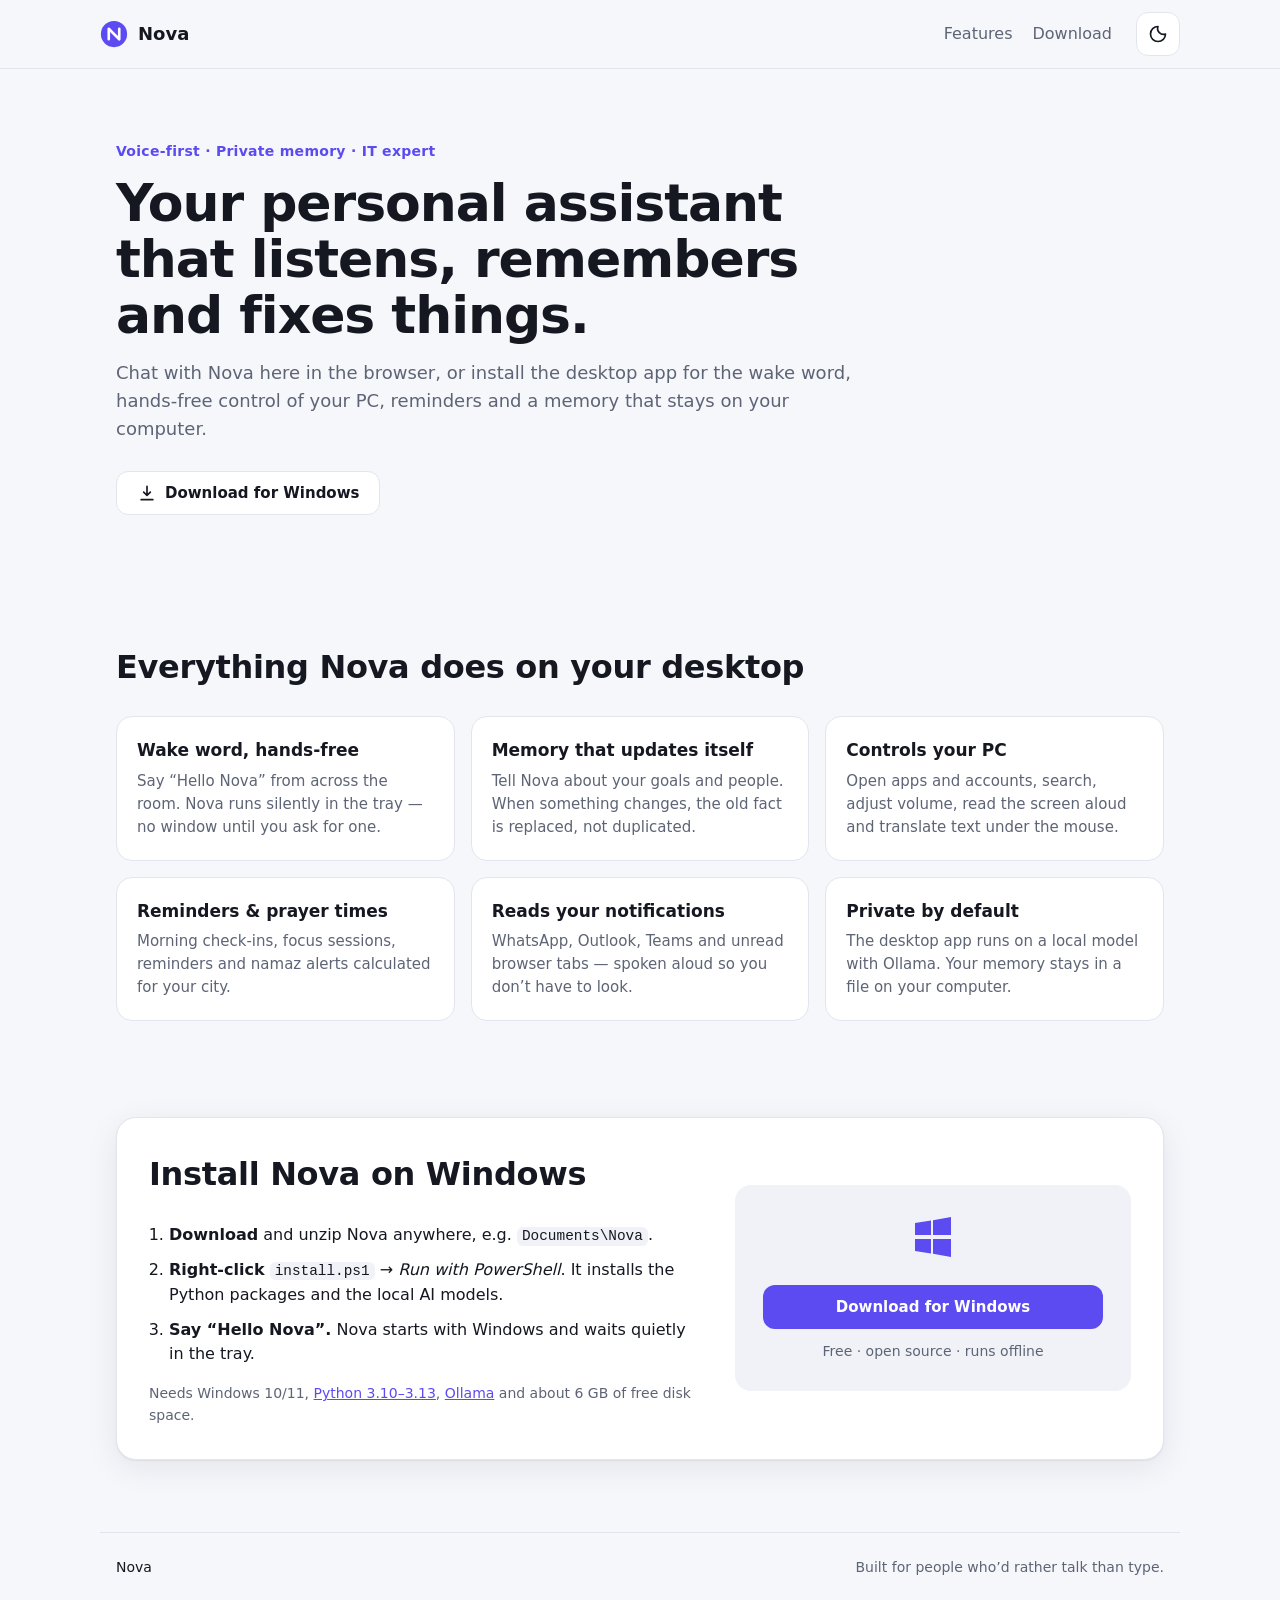
==== index.html @ 73ce2c38 "Remove desktop assistant and chat; repo is now a static website The Nova tray daemon, wake word, cha" ====
<!doctype html>
<html lang="en">
<head>
  <meta charset="utf-8">
  <meta name="viewport" content="width=device-width, initial-scale=1">
  <title>Nova — voice-first AI companion</title>
  <meta name="description" content="Nova is a voice-first personal assistant and IT expert. Chat on the web, or install the desktop app for wake word, memory and hands-free control of your PC.">
  <meta name="theme-color" content="#0d0f14">
  <link rel="icon" href="/assets/img/favicon.svg" type="image/svg+xml">
  <link rel="stylesheet" href="/assets/css/style.css">
  <script>try{var t=localStorage.getItem("nova.theme");if(t)document.documentElement.dataset.theme=t}catch(e){}</script>
</head>
<body>
  <a class="skip" href="#top">Skip to content</a>

  <header class="topbar">
    <a class="brand" href="#top" aria-label="Nova home">
      <svg viewBox="0 0 32 32" aria-hidden="true"><circle cx="16" cy="16" r="15" class="logo-ring"/><path d="M10 22V10l12 12V10" class="logo-n"/></svg>
      <span>Nova</span>
    </a>
    <nav aria-label="Main">
      <a href="#features">Features</a>
      <a href="#download">Download</a>
    </nav>
    <button class="icon-btn" id="theme-btn" type="button" aria-label="Switch light or dark theme">
      <svg viewBox="0 0 24 24" aria-hidden="true"><path d="M12 3a9 9 0 1 0 9 9 7 7 0 0 1-9-9z"/></svg>
    </button>
  </header>

  <main id="top">
    <section class="hero">
      <p class="eyebrow">Voice-first · Private memory · IT expert</p>
      <h1>Your personal assistant that listens, remembers and fixes things.</h1>
      <p class="lede">Chat with Nova here in the browser, or install the desktop app for the wake word,
        hands-free control of your PC, reminders and a memory that stays on your computer.</p>
      <div class="cta-row">
        <a class="btn ghost" href="#download">
          <svg viewBox="0 0 24 24" aria-hidden="true"><path d="M12 4v11m0 0-4-4m4 4 4-4M5 20h14"/></svg>
          Download for Windows
        </a>
      </div>
    </section>

    <section id="features" class="features" aria-labelledby="features-title">
      <h2 id="features-title">Everything Nova does on your desktop</h2>
      <div class="grid">
        <article class="feature"><h3>Wake word, hands-free</h3><p>Say “Hello Nova” from across the room. Nova runs silently in the tray — no window until you ask for one.</p></article>
        <article class="feature"><h3>Memory that updates itself</h3><p>Tell Nova about your goals and people. When something changes, the old fact is replaced, not duplicated.</p></article>
        <article class="feature"><h3>Controls your PC</h3><p>Open apps and accounts, search, adjust volume, read the screen aloud and translate text under the mouse.</p></article>
        <article class="feature"><h3>Reminders &amp; prayer times</h3><p>Morning check-ins, focus sessions, reminders and namaz alerts calculated for your city.</p></article>
        <article class="feature"><h3>Reads your notifications</h3><p>WhatsApp, Outlook, Teams and unread browser tabs — spoken aloud so you don’t have to look.</p></article>
        <article class="feature"><h3>Private by default</h3><p>The desktop app runs on a local model with Ollama. Your memory stays in a file on your computer.</p></article>
      </div>
    </section>

    <section id="download" class="download" aria-labelledby="download-title">
      <div class="download-copy">
        <h2 id="download-title">Install Nova on Windows</h2>
        <ol class="steps">
          <li><strong>Download</strong> and unzip Nova anywhere, e.g. <code>Documents\Nova</code>.</li>
          <li><strong>Right-click</strong> <code>install.ps1</code> → <em>Run with PowerShell</em>. It installs the Python packages and the local AI models.</li>
          <li><strong>Say “Hello Nova”.</strong> Nova starts with Windows and waits quietly in the tray.</li>
        </ol>
        <p class="req">Needs Windows 10/11, <a href="https://www.python.org/downloads/" rel="noopener">Python 3.10–3.13</a>, <a href="https://ollama.com/download" rel="noopener">Ollama</a> and about 6 GB of free disk space.</p>
      </div>
      <div class="download-box">
        <svg viewBox="0 0 24 24" aria-hidden="true" class="big-icon"><path d="M3 5l8-1.2V11H3zm0 14 8 1.2V13H3zm9-15.4L21 2v9h-9zM12 20.4 21 22v-9h-9z"/></svg>
        <a class="btn primary wide" id="download-btn" href="#download">Download for Windows</a>
        <p class="muted" id="download-note">Free · open source · runs offline</p>
      </div>
    </section>
  </main>

  <footer class="footer">
    <span>Nova</span>
    <span class="muted">Built for people who’d rather talk than type.</span>
  </footer>

</body>
</html>
---- assets/css/style.css ----
:root {
  --bg: #f6f7fb;
  --surface: #ffffff;
  --surface-2: #f0f2f7;
  --border: #e2e5ee;
  --text: #151821;
  --muted: #5d6475;
  --accent: #5b4bf0;
  --accent-soft: #ecebfe;
  --accent-text: #ffffff;
  --user-bubble: #5b4bf0;
  --user-text: #ffffff;
  --ok: #14a06f;
  --warn: #d38a07;
  --err: #d23b3b;
  --shadow: 0 1px 2px rgba(16, 20, 40, .06), 0 8px 32px rgba(16, 20, 40, .08);
  --radius: 16px;
  --font: ui-sans-serif, system-ui, -apple-system, "Segoe UI", Roboto, "Helvetica Neue", Arial, sans-serif;
  --mono: ui-monospace, "Cascadia Code", "SF Mono", Consolas, monospace;
  color-scheme: light;
}

@media (prefers-color-scheme: dark) {
  :root:not([data-theme="light"]) {
    --bg: #0d0f14; --surface: #151821; --surface-2: #1c202b; --border: #262b38;
    --text: #e9ebf2; --muted: #9aa1b3; --accent: #8b7dff; --accent-soft: #231f45;
    --accent-text: #0d0f14; --user-bubble: #8b7dff; --user-text: #0d0f14;
    --shadow: 0 1px 2px rgba(0, 0, 0, .4), 0 8px 32px rgba(0, 0, 0, .35);
    color-scheme: dark;
  }
}
:root[data-theme="dark"] {
  --bg: #0d0f14; --surface: #151821; --surface-2: #1c202b; --border: #262b38;
  --text: #e9ebf2; --muted: #9aa1b3; --accent: #8b7dff; --accent-soft: #231f45;
  --accent-text: #0d0f14; --user-bubble: #8b7dff; --user-text: #0d0f14;
  --shadow: 0 1px 2px rgba(0, 0, 0, .4), 0 8px 32px rgba(0, 0, 0, .35);
  color-scheme: dark;
}

* { box-sizing: border-box; }
html { scroll-behavior: smooth; scroll-padding-top: 80px; }
body {
  margin: 0; background: var(--bg); color: var(--text);
  font: 16px/1.55 var(--font); -webkit-font-smoothing: antialiased;
}
a { color: var(--accent); }
code { font-family: var(--mono); font-size: .9em; background: var(--surface-2); padding: .1em .35em; border-radius: 6px; }
svg { width: 20px; height: 20px; fill: none; stroke: currentColor; stroke-width: 2; stroke-linecap: round; stroke-linejoin: round; flex: none; }
.sr-only { position: absolute; width: 1px; height: 1px; overflow: hidden; clip: rect(0 0 0 0); white-space: nowrap; }
.skip { position: absolute; left: -999px; top: 8px; background: var(--accent); color: var(--accent-text); padding: 8px 12px; border-radius: 8px; z-index: 10; }
.skip:focus { left: 16px; }
:focus-visible { outline: 3px solid var(--accent); outline-offset: 2px; }
.muted { color: var(--muted); }

/* top bar */
.topbar {
  position: sticky; top: 0; z-index: 5; display: flex; align-items: center; gap: 24px;
  padding: 12px max(16px, calc((100% - 1080px) / 2));
  background: color-mix(in srgb, var(--bg) 82%, transparent); backdrop-filter: blur(12px);
  border-bottom: 1px solid var(--border);
}
.brand { display: flex; align-items: center; gap: 10px; font-weight: 700; font-size: 18px; color: var(--text); text-decoration: none; }
.brand svg { width: 28px; height: 28px; }
.logo-ring { fill: var(--accent); stroke: none; }
.logo-n { stroke: var(--accent-text); stroke-width: 3; }
.topbar nav { display: flex; gap: 20px; margin-left: auto; }
.topbar nav a { color: var(--muted); text-decoration: none; font-weight: 500; }
.topbar nav a:hover { color: var(--text); }

/* buttons */
.btn {
  display: inline-flex; align-items: center; justify-content: center; gap: 8px; min-height: 44px;
  padding: 0 20px; border-radius: 12px; border: 1px solid transparent; font: 600 15px var(--font);
  text-decoration: none; cursor: pointer; transition: transform .12s, background .12s;
}
.btn:active { transform: translateY(1px); }
.btn.primary { background: var(--accent); color: var(--accent-text); }
.btn.primary:hover { filter: brightness(1.08); }
.btn.ghost { background: var(--surface); color: var(--text); border-color: var(--border); }
.btn.ghost:hover { background: var(--surface-2); }
.btn.wide { width: 100%; }
.btn[aria-disabled="true"] { opacity: .55; pointer-events: none; }
.icon-btn {
  display: inline-grid; place-items: center; width: 44px; height: 44px; border-radius: 12px; flex: none;
  border: 1px solid var(--border); background: var(--surface); color: var(--text); cursor: pointer;
}
.icon-btn:hover { background: var(--surface-2); }
.chip {
  display: inline-flex; align-items: center; gap: 6px; height: 36px; padding: 0 12px; border-radius: 999px;
  border: 1px solid var(--border); background: var(--surface); color: var(--muted); font: 500 14px var(--font); cursor: pointer;
}
.chip svg { width: 16px; height: 16px; }
.chip:hover { color: var(--text); }
.chip[aria-pressed="true"] { background: var(--accent-soft); color: var(--accent); border-color: transparent; }
.count { background: var(--surface-2); border-radius: 999px; padding: 0 7px; font-size: 12px; }

/* hero */
main { max-width: 1080px; margin: 0 auto; padding: 0 16px; }
.hero { padding: 72px 0 40px; max-width: 760px; }
.eyebrow { color: var(--accent); font-weight: 600; font-size: 14px; letter-spacing: .02em; margin: 0 0 12px; }
h1 { font-size: clamp(32px, 5vw, 52px); line-height: 1.08; letter-spacing: -.02em; margin: 0 0 16px; }
.lede { font-size: 18px; color: var(--muted); margin: 0 0 28px; }
.cta-row { display: flex; flex-wrap: wrap; gap: 12px; }

/* chat */
.chat-card {
  background: var(--surface); border: 1px solid var(--border); border-radius: 20px; box-shadow: var(--shadow);
  display: flex; flex-direction: column; height: min(720px, calc(100vh - 120px)); min-height: 480px; overflow: hidden;
}
.chat-head { display: flex; align-items: center; justify-content: space-between; gap: 12px; flex-wrap: wrap; padding: 12px 16px; border-bottom: 1px solid var(--border); }
.status { display: flex; align-items: center; gap: 8px; font-size: 14px; color: var(--muted); }
.dot { width: 9px; height: 9px; border-radius: 50%; background: var(--warn); }
.dot.ok { background: var(--ok); }
.dot.err { background: var(--err); }
.tools { display: flex; gap: 8px; flex-wrap: wrap; }
.log { flex: 1; overflow-y: auto; padding: 24px 16px; display: flex; flex-direction: column; gap: 14px; }
.empty { margin: auto; text-align: center; max-width: 560px; }
.empty-title { font-size: 20px; font-weight: 600; margin: 0 0 16px; }
.suggestions { display: grid; grid-template-columns: repeat(auto-fit, minmax(min(220px, 100%), 1fr)); gap: 8px; }
.suggestion {
  text-align: left; padding: 12px 14px; border-radius: 12px; border: 1px solid var(--border);
  background: var(--surface-2); color: var(--text); font: 14px var(--font); cursor: pointer;
}
.suggestion:hover { border-color: var(--accent); }
.msg { max-width: min(78%, 680px); padding: 10px 14px; border-radius: 16px; white-space: pre-wrap; word-wrap: break-word; }
.msg.user { align-self: flex-end; background: var(--user-bubble); color: var(--user-text); border-bottom-right-radius: 6px; }
.msg.assistant { align-self: flex-start; background: var(--surface-2); border-bottom-left-radius: 6px; }
.msg.error { align-self: center; background: transparent; color: var(--err); font-size: 14px; }
.msg pre { white-space: pre; overflow-x: auto; background: var(--bg); border: 1px solid var(--border); border-radius: 10px; padding: 10px 12px; margin: 8px 0; }
.msg pre code { background: none; padding: 0; }
.msg.typing::after { content: "▍"; animation: blink 1s steps(2) infinite; color: var(--accent); }
@keyframes blink { 50% { opacity: 0; } }
.composer { display: flex; align-items: flex-end; gap: 8px; padding: 12px; border-top: 1px solid var(--border); }
.composer textarea {
  flex: 1; min-width: 0; resize: none; max-height: 180px; min-height: 44px; padding: 11px 14px; border-radius: 12px;
  border: 1px solid var(--border); background: var(--bg); color: var(--text); font: 15px/1.45 var(--font);
}
.composer textarea:focus { outline: none; border-color: var(--accent); }
.icon-btn.send { background: var(--accent); color: var(--accent-text); border-color: transparent; }
.icon-btn.send:disabled { opacity: .5; cursor: default; }
.icon-btn.mic[aria-pressed="true"] { background: var(--err); color: #fff; border-color: transparent; animation: pulse 1.4s infinite; }
@keyframes pulse { 50% { box-shadow: 0 0 0 6px color-mix(in srgb, var(--err) 25%, transparent); } }
.fineprint { margin: 0; padding: 0 16px 12px; font-size: 12px; color: var(--muted); }

/* features */
.features { padding: 88px 0 24px; }
h2 { font-size: clamp(24px, 3vw, 32px); letter-spacing: -.01em; margin: 0 0 24px; }
.grid { display: grid; grid-template-columns: repeat(auto-fit, minmax(min(280px, 100%), 1fr)); gap: 16px; }
.feature { background: var(--surface); border: 1px solid var(--border); border-radius: var(--radius); padding: 20px; }
.feature h3 { margin: 0 0 6px; font-size: 17px; }
.feature p { margin: 0; color: var(--muted); font-size: 15px; }

/* download */
.download {
  margin: 72px 0; display: grid; grid-template-columns: 1.4fr 1fr; gap: 32px; align-items: center;
  background: var(--surface); border: 1px solid var(--border); border-radius: 20px; padding: 32px; box-shadow: var(--shadow);
}
.steps { padding-left: 20px; margin: 0 0 16px; display: grid; gap: 10px; }
.req { color: var(--muted); font-size: 14px; margin: 0; }
.download-box { text-align: center; background: var(--surface-2); border-radius: var(--radius); padding: 28px; }
.big-icon { width: 48px; height: 48px; fill: var(--accent); stroke: none; margin-bottom: 16px; }
.download-box .muted { font-size: 14px; margin: 12px 0 0; }

.footer { max-width: 1080px; margin: 0 auto; padding: 24px 16px 40px; display: flex; justify-content: space-between; gap: 12px; flex-wrap: wrap; border-top: 1px solid var(--border); font-size: 14px; }

/* dialogs */
dialog { border: 1px solid var(--border); border-radius: 18px; background: var(--surface); color: var(--text); padding: 0; width: min(480px, calc(100vw - 32px)); box-shadow: var(--shadow); }
dialog::backdrop { background: rgba(8, 10, 16, .55); }
.dialog-body { padding: 24px; display: grid; gap: 12px; }
.dialog-body h2 { font-size: 20px; margin: 0; }
.dialog-body p { margin: 0; font-size: 14px; }
.dialog-body input { min-height: 44px; padding: 0 12px; border-radius: 12px; border: 1px solid var(--border); background: var(--bg); color: var(--text); font: 15px var(--font); width: 100%; }
.dialog-actions { display: flex; justify-content: flex-end; gap: 8px; }
.memory-list { list-style: none; margin: 0; padding: 0; display: grid; gap: 6px; max-height: 280px; overflow-y: auto; }
.memory-list li { display: flex; align-items: center; justify-content: space-between; gap: 8px; background: var(--surface-2); padding: 8px 8px 8px 12px; border-radius: 10px; font-size: 14px; }
.memory-list li button { border: 0; background: none; color: var(--muted); cursor: pointer; padding: 4px; border-radius: 6px; }
.memory-list li button:hover { color: var(--err); }
.memory-list .none { background: none; color: var(--muted); padding: 0; }
.memory-add { display: flex; gap: 8px; }

@media (max-width: 720px) {
  .topbar nav { display: none; }
  .topbar .icon-btn { margin-left: auto; }
  .hero { padding: 40px 0 28px; }
  .chat-card { height: calc(100vh - 88px); border-radius: 16px; }
  .msg { max-width: 90%; }
  .download { grid-template-columns: 1fr; padding: 20px; }
}
@media (prefers-reduced-motion: reduce) {
  html { scroll-behavior: auto; }
  *, *::after { animation: none !important; transition: none !important; }
}
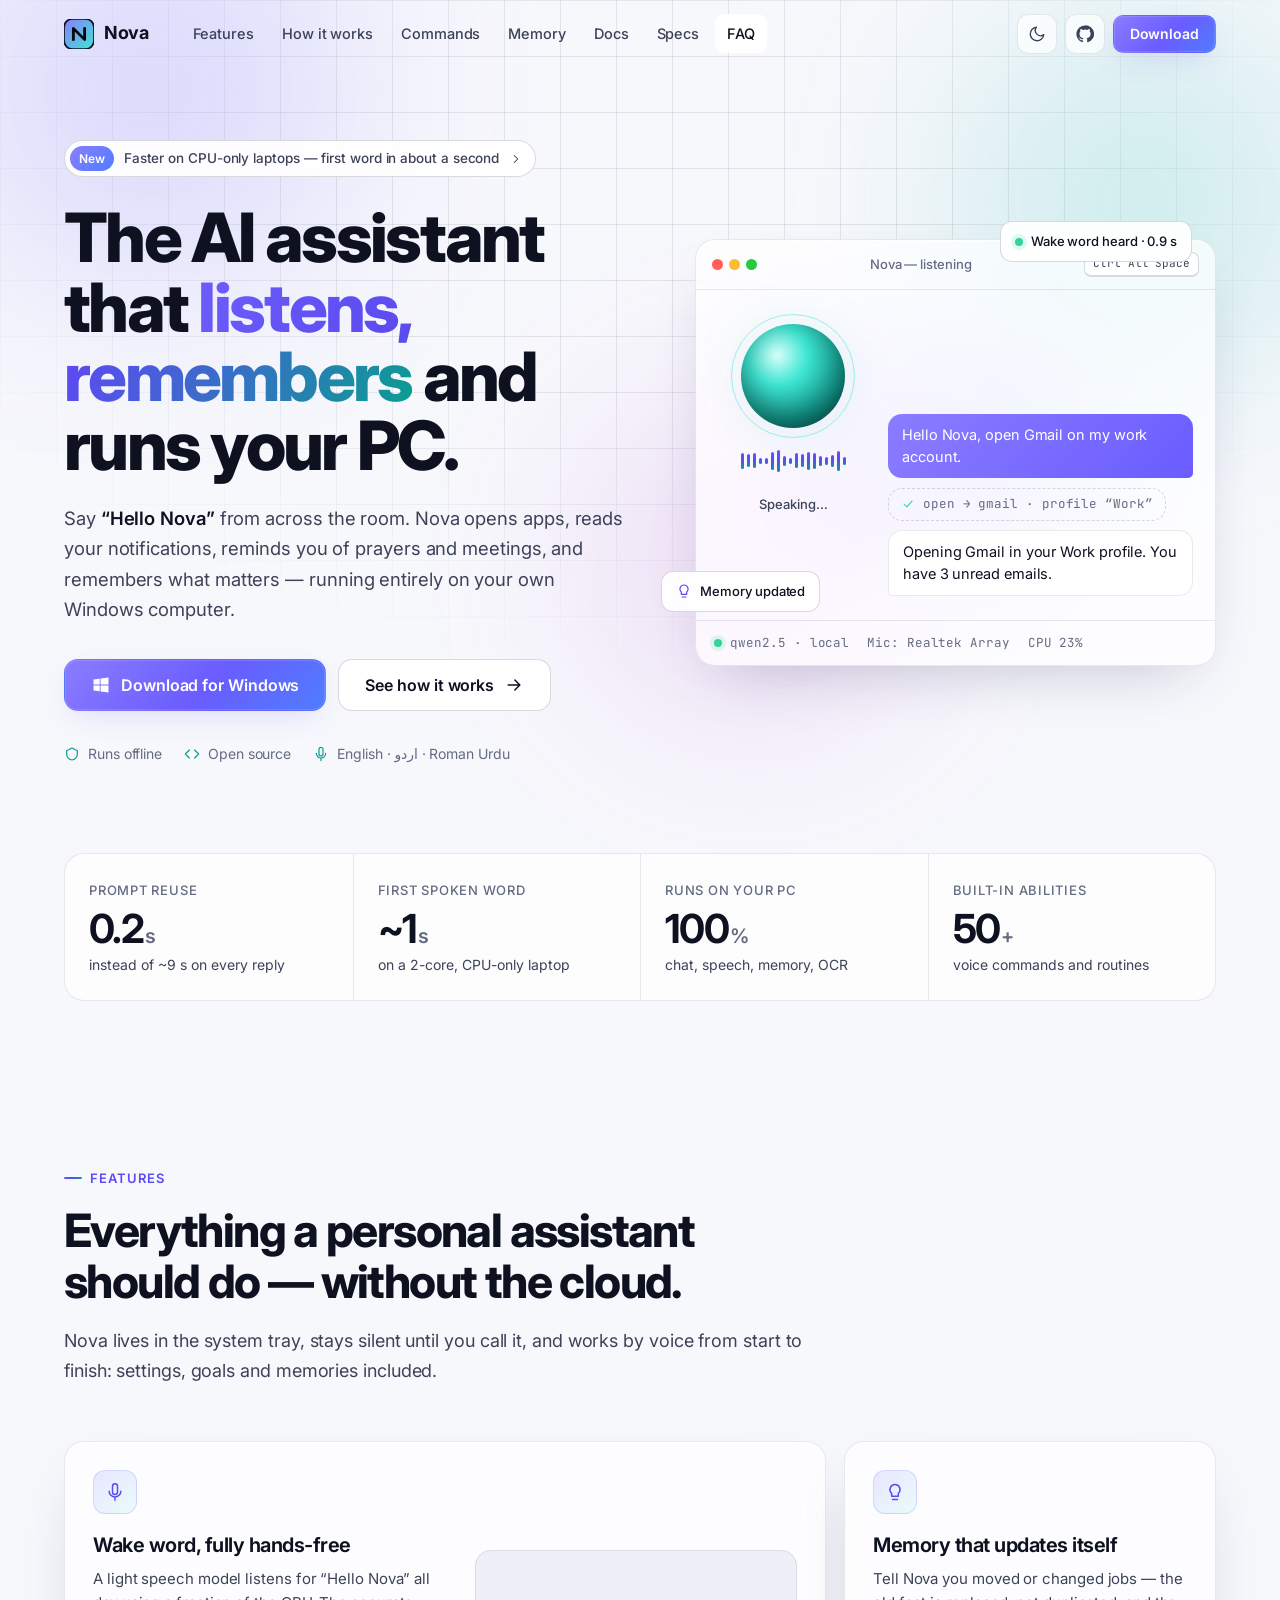
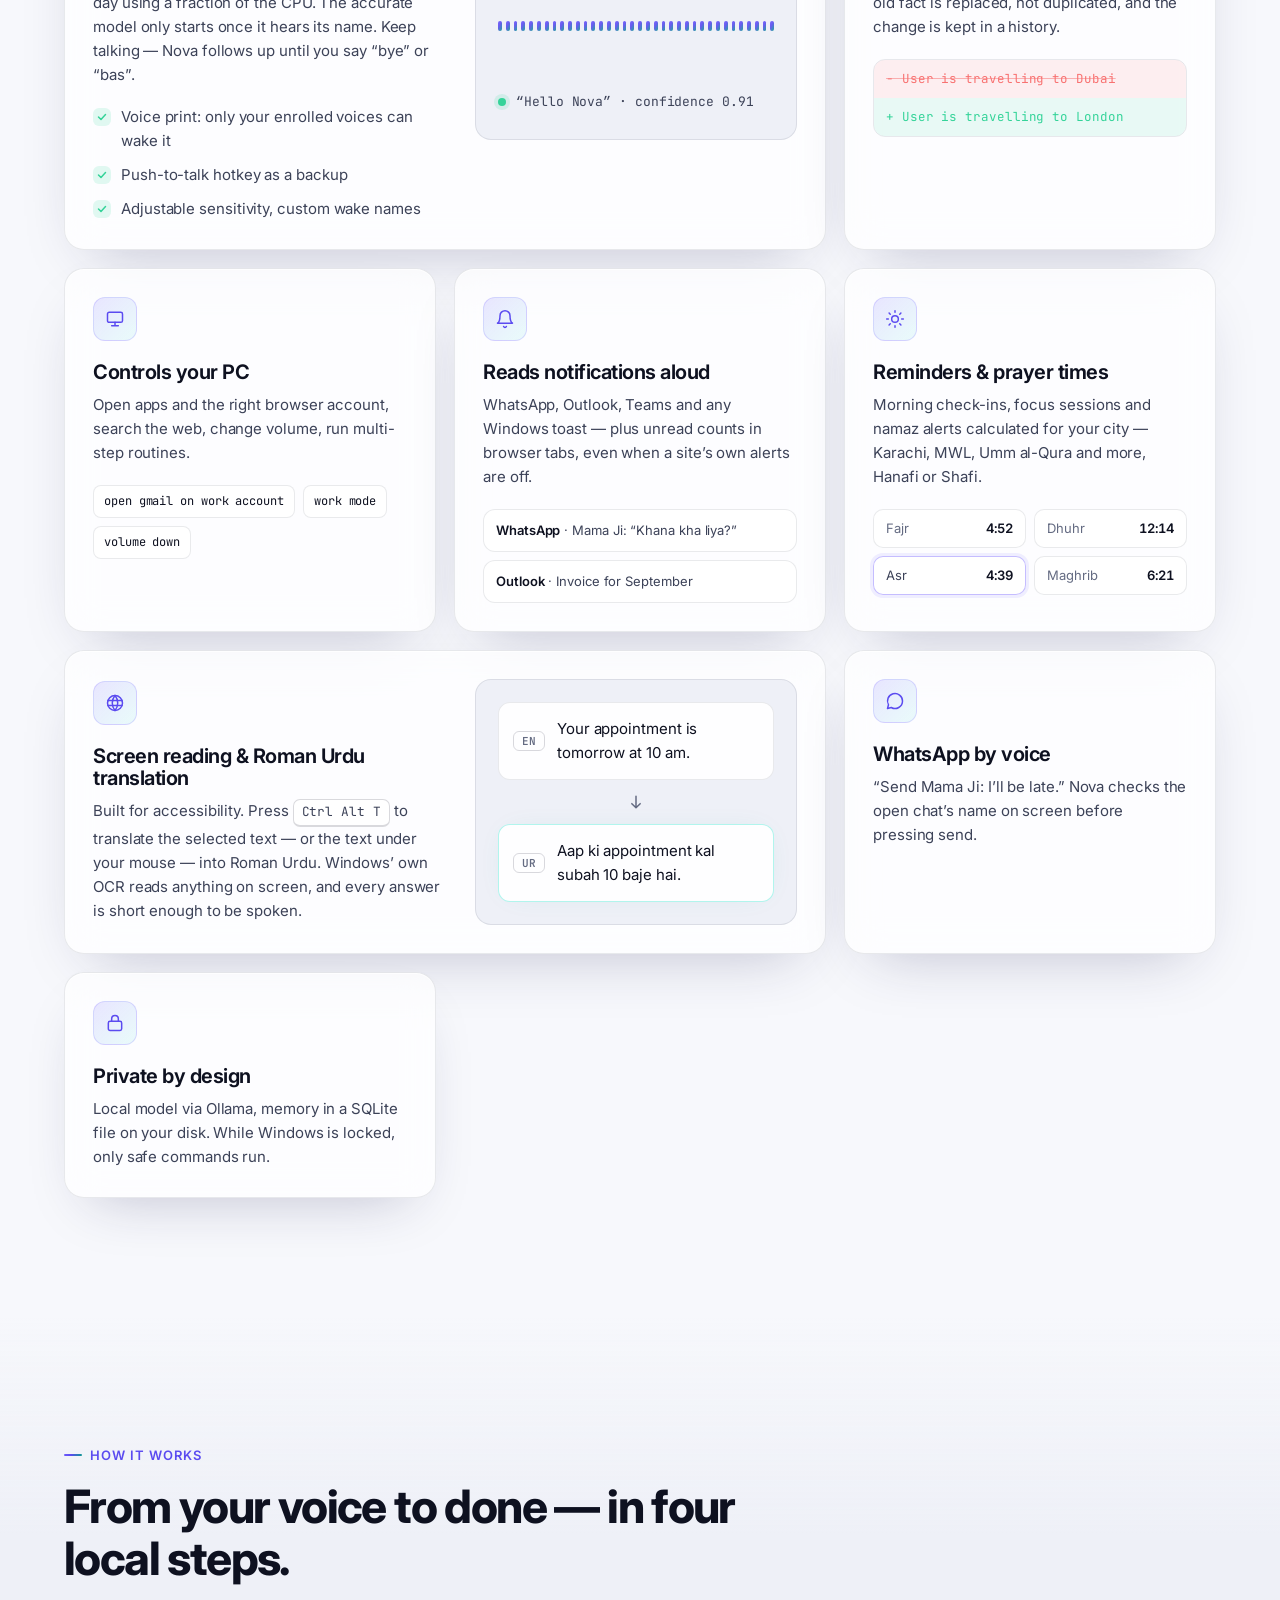
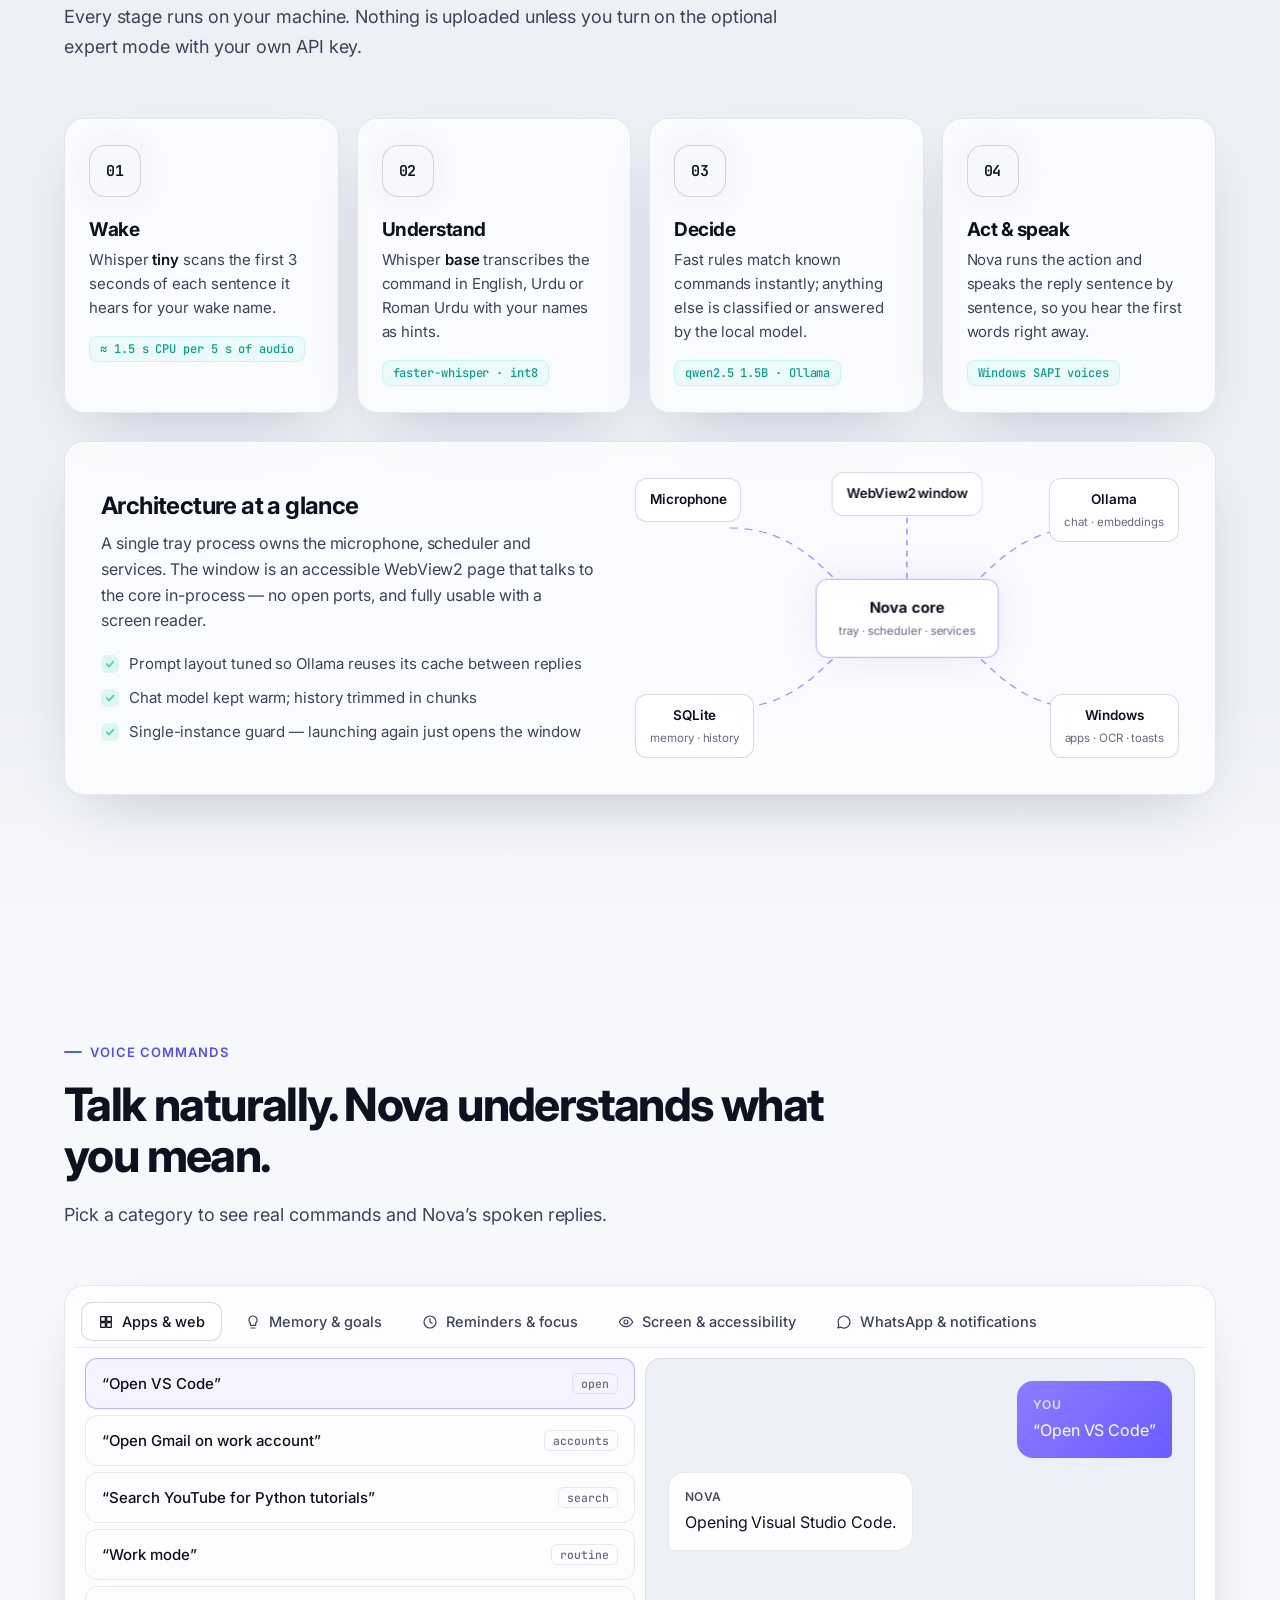
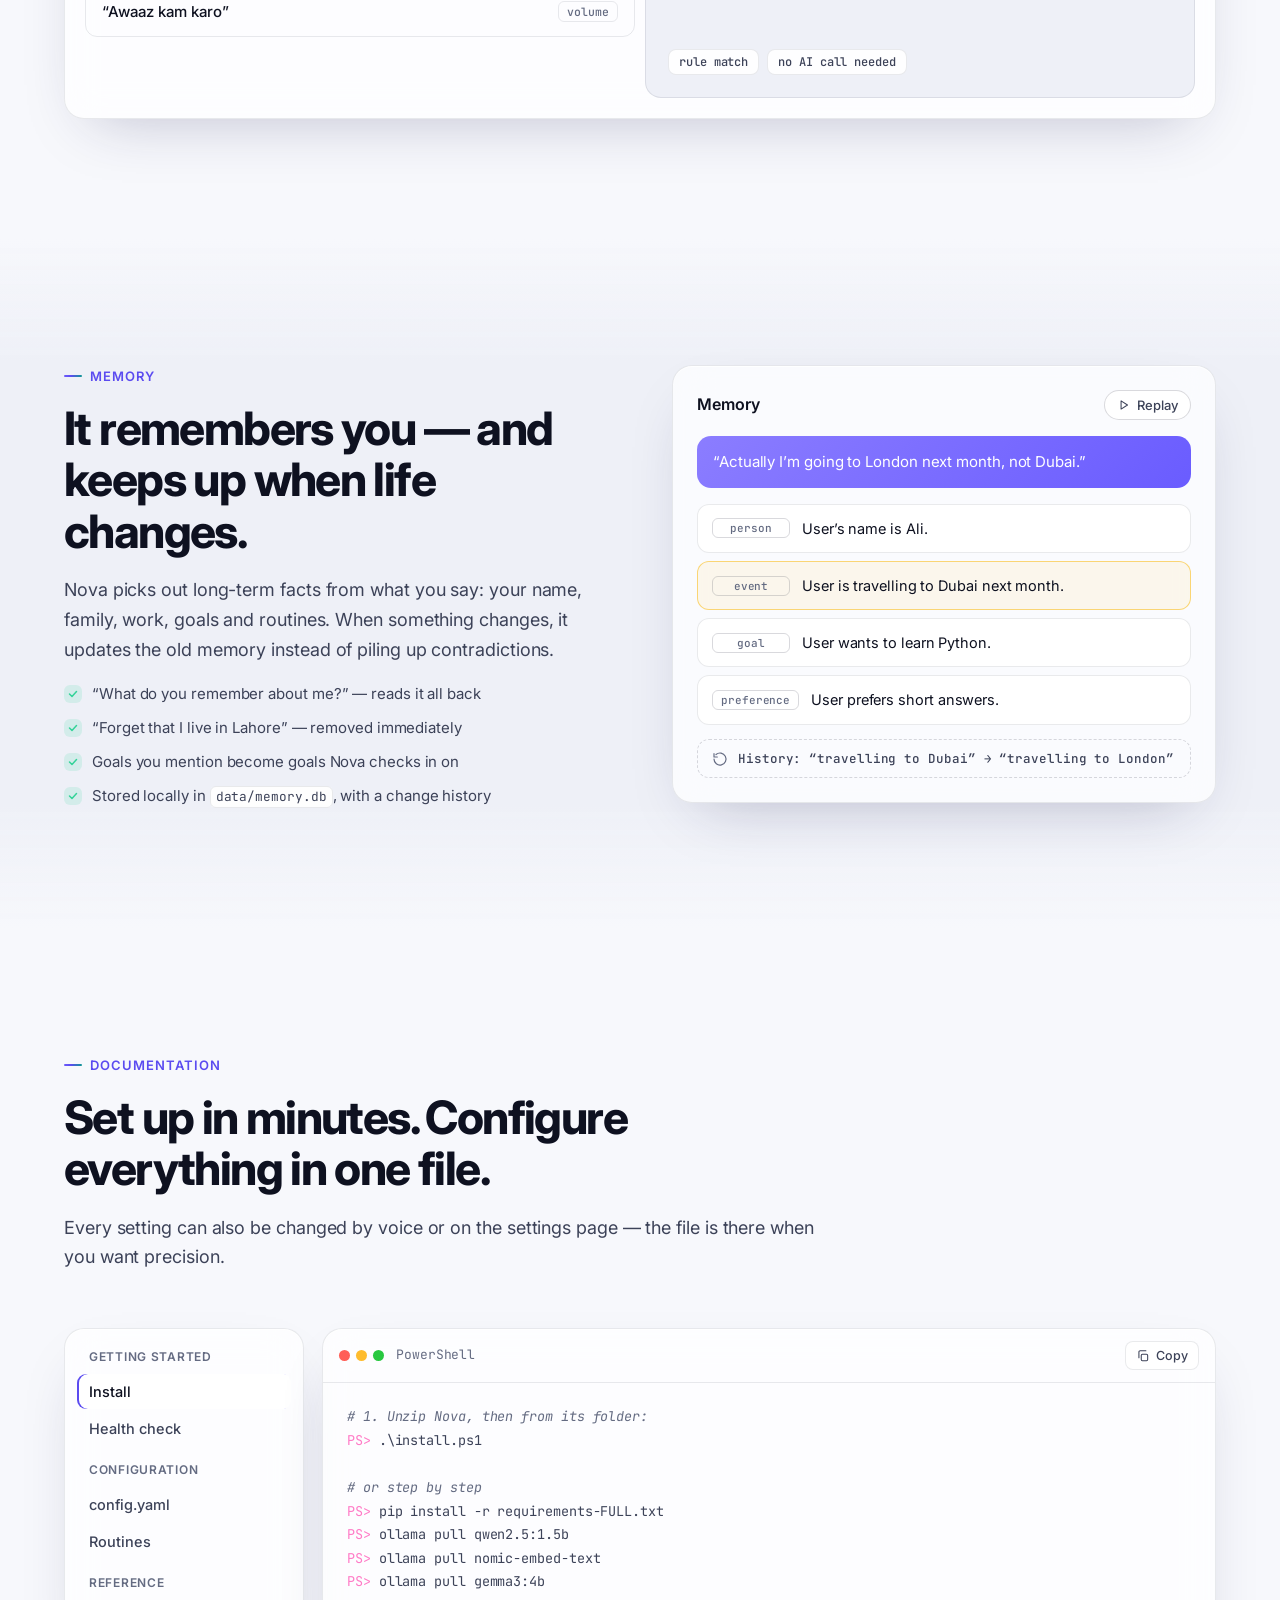
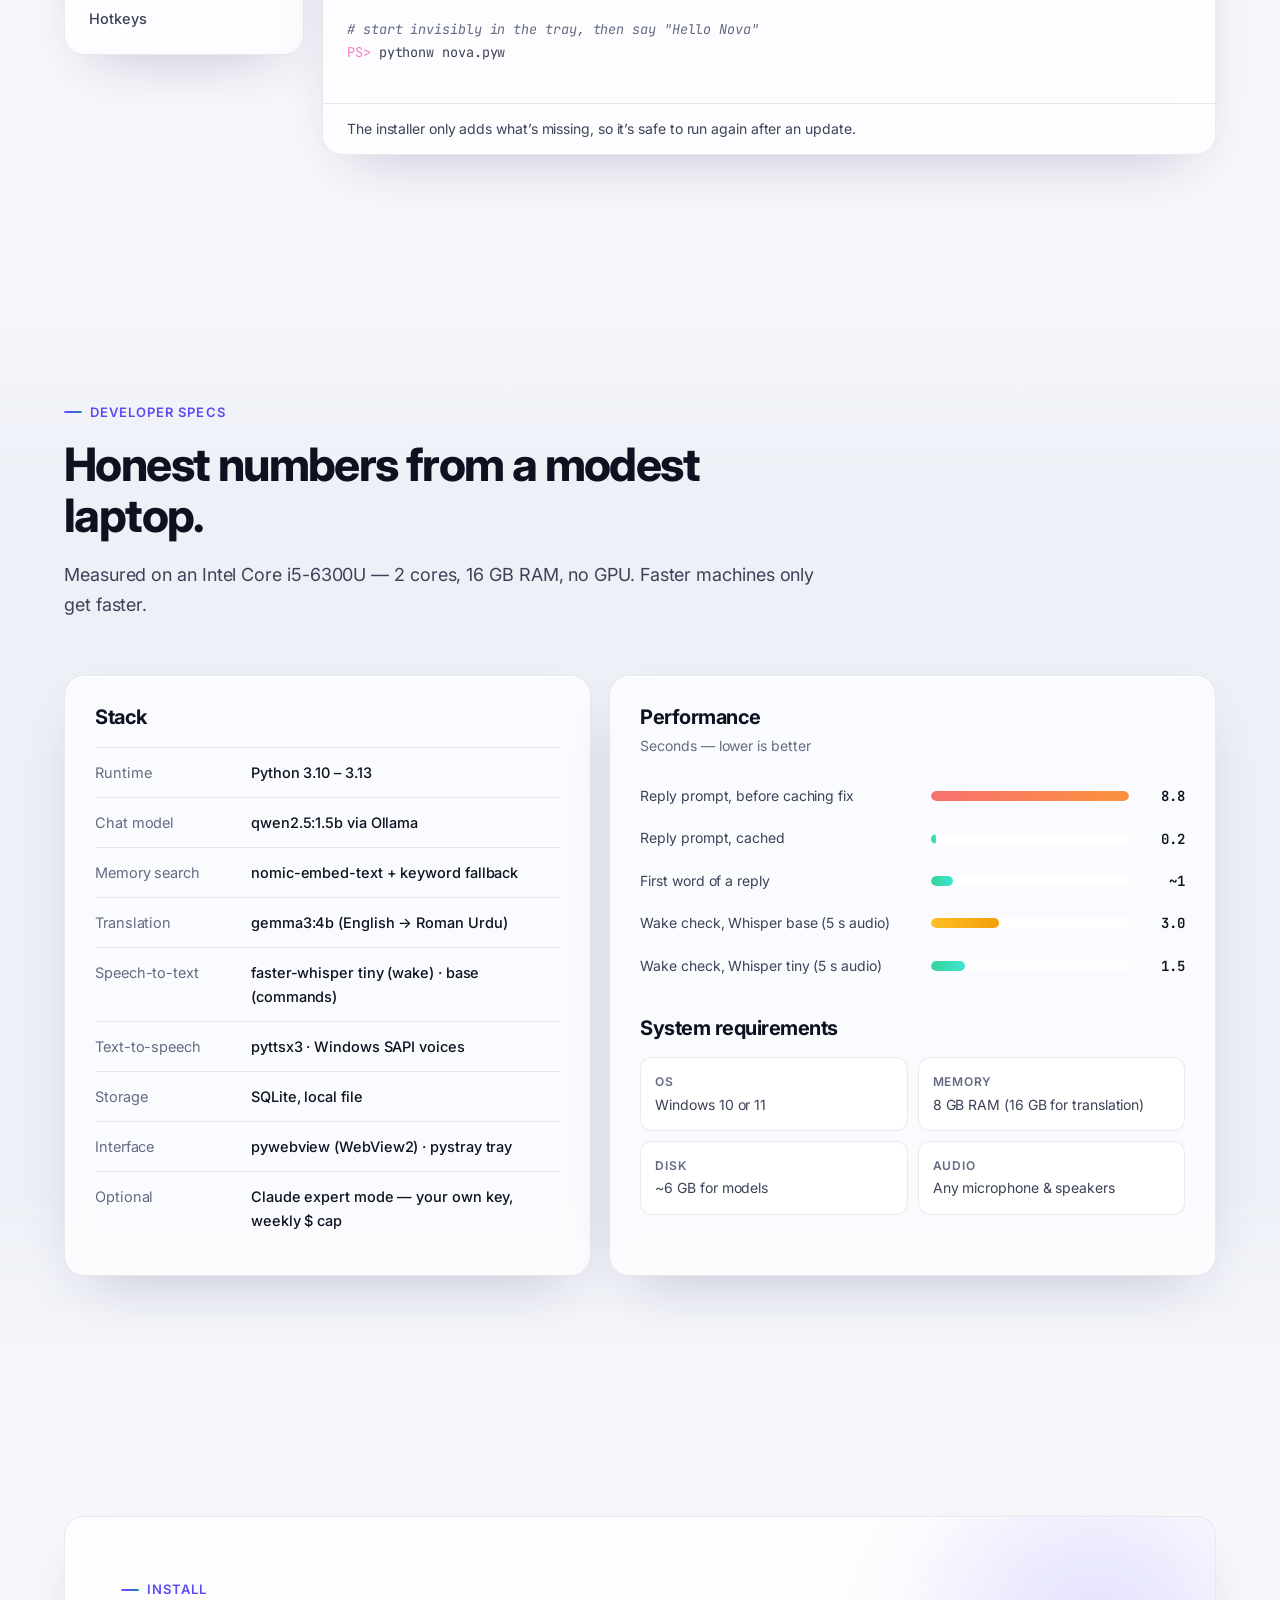
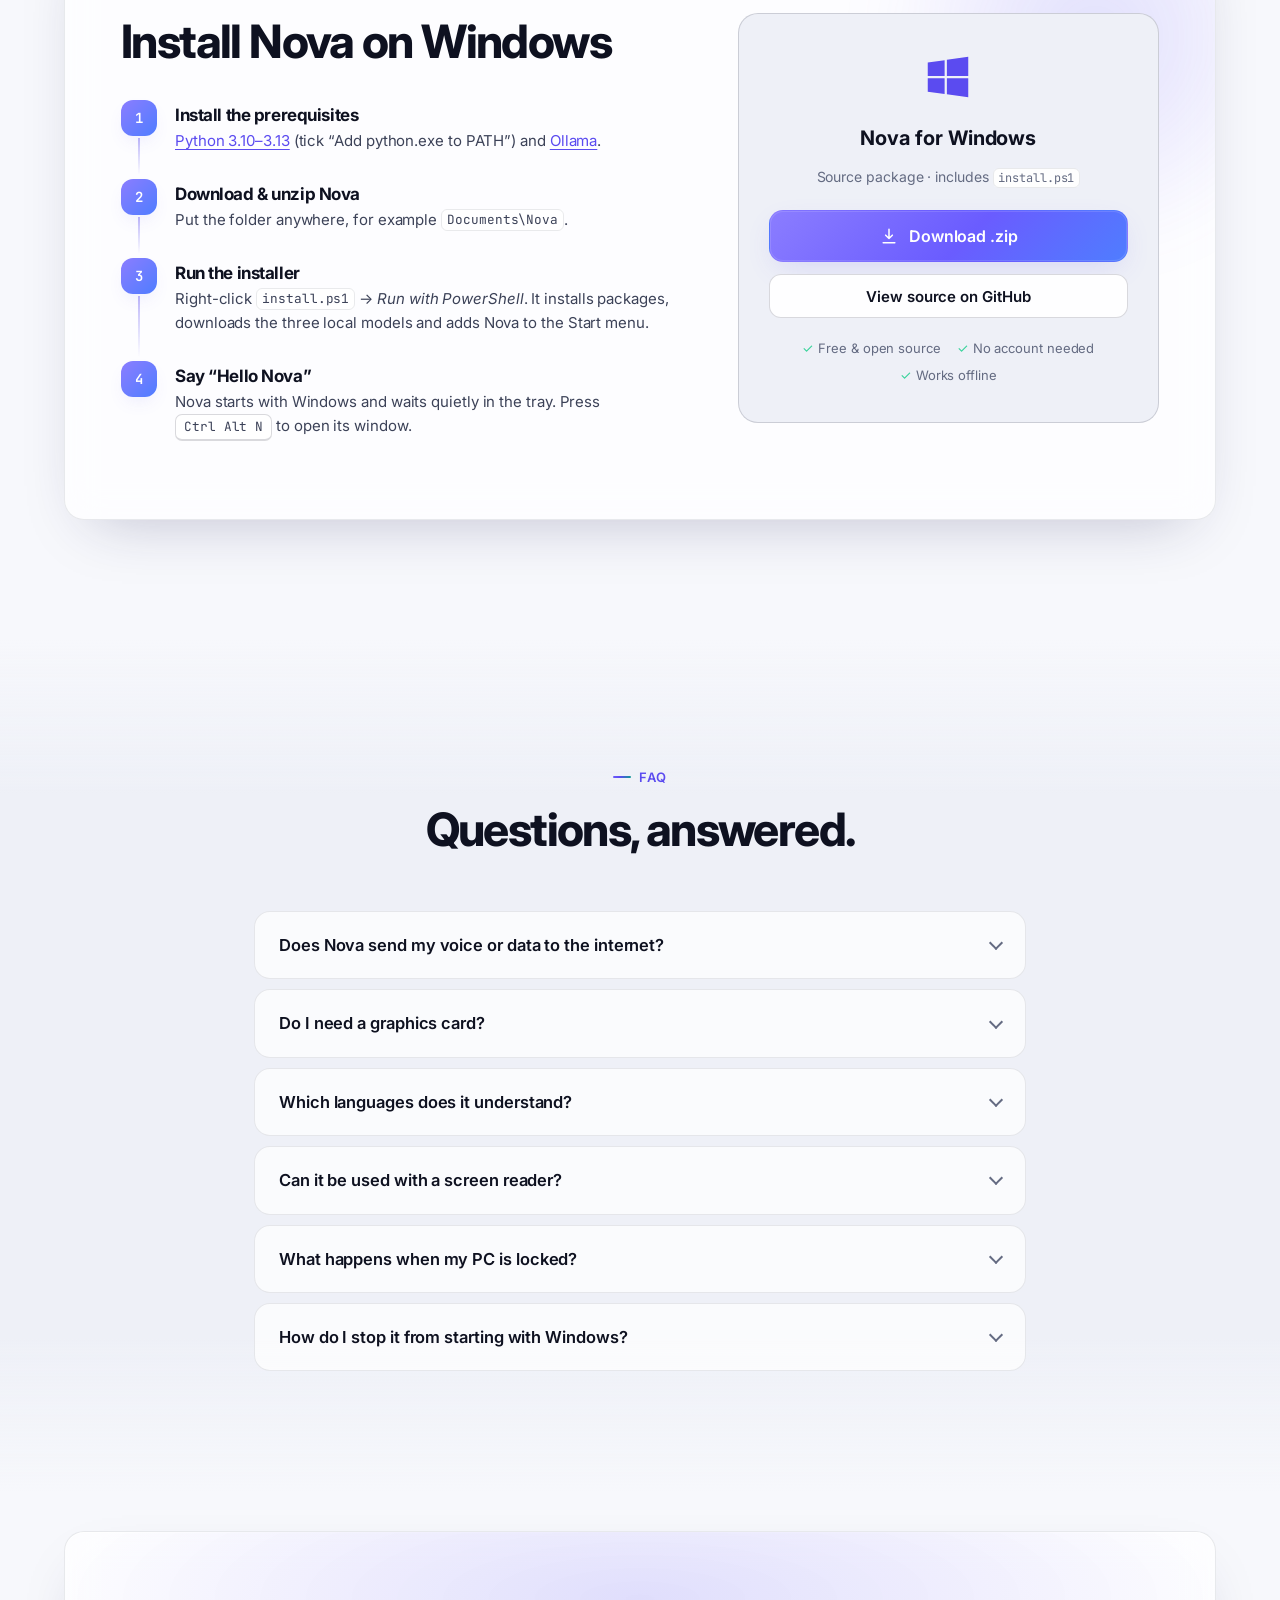
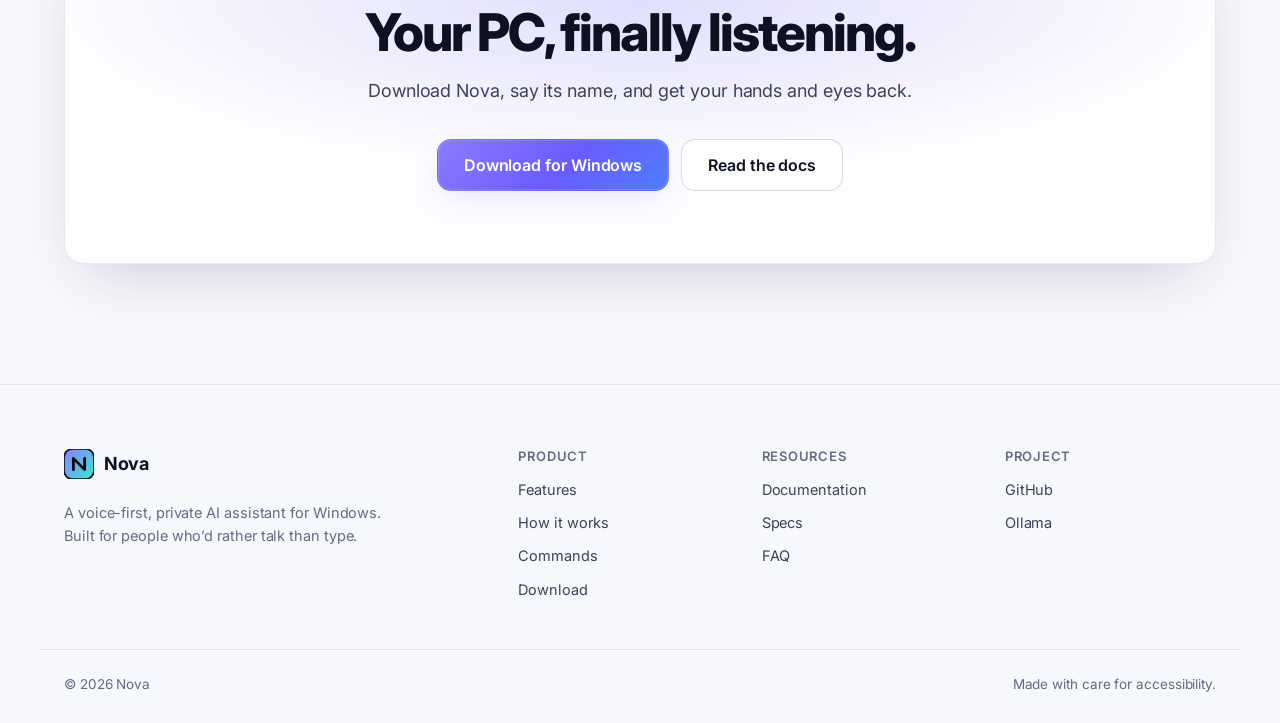
==== commit 0f44fefa: "Website: full Nova product landing page Hero with animated voice-session mockup and aurora backgroun" ====
--- a/index.html
+++ b/index.html
@@ -3,78 +3,521 @@
 <head>
   <meta charset="utf-8">
   <meta name="viewport" content="width=device-width, initial-scale=1">
-  <title>Nova — voice-first AI companion</title>
-  <meta name="description" content="Nova is a voice-first personal assistant and IT expert. Chat on the web, or install the desktop app for wake word, memory and hands-free control of your PC.">
-  <meta name="theme-color" content="#0d0f14">
+  <title>Nova — voice-first AI assistant for Windows</title>
+  <meta name="description" content="Nova is a voice-first AI assistant for Windows that runs on your own PC: wake word, private memory, PC control, reminders, prayer times and notifications read aloud — all with a local model.">
+  <meta name="theme-color" content="#07080d">
+  <meta property="og:title" content="Nova — voice-first AI assistant for Windows">
+  <meta property="og:description" content="Say “Hello Nova”. A private, local AI assistant that listens, remembers and controls your PC.">
   <link rel="icon" href="/assets/img/favicon.svg" type="image/svg+xml">
+  <link rel="preconnect" href="https://fonts.googleapis.com">
+  <link rel="preconnect" href="https://fonts.gstatic.com" crossorigin>
+  <link rel="stylesheet" href="https://fonts.googleapis.com/css2?family=Inter:wght@400;500;600;700;800&family=JetBrains+Mono:wght@400;500&display=swap">
   <link rel="stylesheet" href="/assets/css/style.css">
   <script>try{var t=localStorage.getItem("nova.theme");if(t)document.documentElement.dataset.theme=t}catch(e){}</script>
 </head>
 <body>
-  <a class="skip" href="#top">Skip to content</a>
-
-  <header class="topbar">
-    <a class="brand" href="#top" aria-label="Nova home">
-      <svg viewBox="0 0 32 32" aria-hidden="true"><circle cx="16" cy="16" r="15" class="logo-ring"/><path d="M10 22V10l12 12V10" class="logo-n"/></svg>
-      <span>Nova</span>
-    </a>
-    <nav aria-label="Main">
-      <a href="#features">Features</a>
-      <a href="#download">Download</a>
-    </nav>
-    <button class="icon-btn" id="theme-btn" type="button" aria-label="Switch light or dark theme">
-      <svg viewBox="0 0 24 24" aria-hidden="true"><path d="M12 3a9 9 0 1 0 9 9 7 7 0 0 1-9-9z"/></svg>
-    </button>
+  <a class="skip" href="#main">Skip to content</a>
+
+  <!-- ================= NAV ================= -->
+  <header class="nav" id="nav">
+    <div class="nav-inner">
+      <a class="brand" href="#top" aria-label="Nova home">
+        <svg class="brand-mark" viewBox="0 0 32 32" aria-hidden="true">
+          <defs><linearGradient id="bm" x1="0" y1="0" x2="1" y2="1"><stop offset="0" stop-color="#8b7dff"/><stop offset="1" stop-color="#3ee6d3"/></linearGradient></defs>
+          <rect width="32" height="32" rx="9" fill="url(#bm)"/><path d="M10 22V10l12 12V10" fill="none" stroke="#07080d" stroke-width="3" stroke-linecap="round" stroke-linejoin="round"/>
+        </svg>
+        <span>Nova</span>
+      </a>
+      <nav class="nav-links" id="nav-links" aria-label="Main">
+        <a href="#features">Features</a>
+        <a href="#how">How it works</a>
+        <a href="#commands">Commands</a>
+        <a href="#memory">Memory</a>
+        <a href="#docs">Docs</a>
+        <a href="#specs">Specs</a>
+        <a href="#faq">FAQ</a>
+      </nav>
+      <div class="nav-actions">
+        <button class="icon-btn" id="theme-btn" type="button" aria-label="Switch light or dark theme">
+          <svg viewBox="0 0 24 24" aria-hidden="true"><path d="M21 12.8A9 9 0 1 1 11.2 3a7 7 0 0 0 9.8 9.8z"/></svg>
+        </button>
+        <a class="icon-btn" href="https://github.com/MuhammadMuheb/Ai_Companion_Accessibility" rel="noopener" aria-label="Nova on GitHub">
+          <svg viewBox="0 0 24 24" aria-hidden="true" class="fill"><path d="M12 .5a11.5 11.5 0 0 0-3.64 22.41c.58.1.79-.25.79-.56v-2c-3.2.7-3.88-1.37-3.88-1.37-.52-1.33-1.28-1.69-1.28-1.69-1.05-.72.08-.7.08-.7 1.16.08 1.77 1.19 1.77 1.19 1.03 1.77 2.7 1.26 3.36.96.1-.75.4-1.26.73-1.55-2.55-.29-5.24-1.28-5.24-5.68 0-1.26.45-2.28 1.19-3.09-.12-.29-.52-1.46.11-3.05 0 0 .97-.31 3.17 1.18a11 11 0 0 1 5.77 0c2.2-1.49 3.17-1.18 3.17-1.18.63 1.59.23 2.76.11 3.05.74.81 1.19 1.83 1.19 3.09 0 4.41-2.69 5.38-5.26 5.67.41.36.78 1.06.78 2.14v3.17c0 .31.21.67.8.56A11.5 11.5 0 0 0 12 .5z"/></svg>
+        </a>
+        <a class="btn btn-primary btn-sm nav-cta" href="#download">Download</a>
+        <button class="icon-btn menu-btn" id="menu-btn" type="button" aria-label="Open menu" aria-expanded="false" aria-controls="nav-links">
+          <svg viewBox="0 0 24 24" aria-hidden="true"><path d="M4 7h16M4 12h16M4 17h16"/></svg>
+        </button>
+      </div>
+    </div>
   </header>
 
-  <main id="top">
-    <section class="hero">
-      <p class="eyebrow">Voice-first · Private memory · IT expert</p>
-      <h1>Your personal assistant that listens, remembers and fixes things.</h1>
-      <p class="lede">Chat with Nova here in the browser, or install the desktop app for the wake word,
-        hands-free control of your PC, reminders and a memory that stays on your computer.</p>
-      <div class="cta-row">
-        <a class="btn ghost" href="#download">
-          <svg viewBox="0 0 24 24" aria-hidden="true"><path d="M12 4v11m0 0-4-4m4 4 4-4M5 20h14"/></svg>
-          Download for Windows
-        </a>
-      </div>
-    </section>
-
-    <section id="features" class="features" aria-labelledby="features-title">
-      <h2 id="features-title">Everything Nova does on your desktop</h2>
-      <div class="grid">
-        <article class="feature"><h3>Wake word, hands-free</h3><p>Say “Hello Nova” from across the room. Nova runs silently in the tray — no window until you ask for one.</p></article>
-        <article class="feature"><h3>Memory that updates itself</h3><p>Tell Nova about your goals and people. When something changes, the old fact is replaced, not duplicated.</p></article>
-        <article class="feature"><h3>Controls your PC</h3><p>Open apps and accounts, search, adjust volume, read the screen aloud and translate text under the mouse.</p></article>
-        <article class="feature"><h3>Reminders &amp; prayer times</h3><p>Morning check-ins, focus sessions, reminders and namaz alerts calculated for your city.</p></article>
-        <article class="feature"><h3>Reads your notifications</h3><p>WhatsApp, Outlook, Teams and unread browser tabs — spoken aloud so you don’t have to look.</p></article>
-        <article class="feature"><h3>Private by default</h3><p>The desktop app runs on a local model with Ollama. Your memory stays in a file on your computer.</p></article>
-      </div>
-    </section>
-
-    <section id="download" class="download" aria-labelledby="download-title">
-      <div class="download-copy">
-        <h2 id="download-title">Install Nova on Windows</h2>
-        <ol class="steps">
-          <li><strong>Download</strong> and unzip Nova anywhere, e.g. <code>Documents\Nova</code>.</li>
-          <li><strong>Right-click</strong> <code>install.ps1</code> → <em>Run with PowerShell</em>. It installs the Python packages and the local AI models.</li>
-          <li><strong>Say “Hello Nova”.</strong> Nova starts with Windows and waits quietly in the tray.</li>
+  <main id="main">
+    <!-- ================= HERO ================= -->
+    <section class="hero" id="top">
+      <div class="hero-bg" aria-hidden="true">
+        <div class="aurora a1"></div><div class="aurora a2"></div><div class="aurora a3"></div>
+        <div class="grid-lines"></div>
+      </div>
+      <div class="container hero-inner">
+        <div class="hero-copy">
+          <a class="pill" href="#specs">
+            <span class="pill-tag">New</span> Faster on CPU-only laptops — first word in about a second
+            <svg viewBox="0 0 24 24" aria-hidden="true"><path d="M9 6l6 6-6 6"/></svg>
+          </a>
+          <h1>The AI assistant that <span class="grad">listens, remembers</span> and runs your PC.</h1>
+          <p class="lede">Say <strong>“Hello Nova”</strong> from across the room. Nova opens apps, reads your
+            notifications, reminds you of prayers and meetings, and remembers what matters — running
+            entirely on your own Windows computer.</p>
+          <div class="cta-row">
+            <a class="btn btn-primary btn-lg" href="#download">
+              <svg viewBox="0 0 24 24" aria-hidden="true" class="fill"><path d="M3 5.5l7.5-1v7H3zm0 13 7.5 1v-7H3zM11.5 4.3 21 3v8.5h-9.5zm0 15.4L21 21v-8.5h-9.5z"/></svg>
+              Download for Windows
+            </a>
+            <a class="btn btn-glass btn-lg" href="#how">
+              See how it works
+              <svg viewBox="0 0 24 24" aria-hidden="true"><path d="M5 12h14m-6-6 6 6-6 6"/></svg>
+            </a>
+          </div>
+          <ul class="hero-badges" aria-label="Highlights">
+            <li><svg viewBox="0 0 24 24" aria-hidden="true"><path d="M12 3l8 4v5c0 5-3.5 8-8 9-4.5-1-8-4-8-9V7z"/></svg>Runs offline</li>
+            <li><svg viewBox="0 0 24 24" aria-hidden="true"><path d="M16 18l6-6-6-6M8 6l-6 6 6 6"/></svg>Open source</li>
+            <li><svg viewBox="0 0 24 24" aria-hidden="true"><path d="M12 2a3 3 0 0 0-3 3v7a3 3 0 0 0 6 0V5a3 3 0 0 0-3-3zM19 11a7 7 0 0 1-14 0M12 18v4"/></svg>English · اردو · Roman Urdu</li>
+          </ul>
+        </div>
+
+        <!-- Interactive mockup: a live voice session -->
+        <div class="hero-visual" role="img" aria-label="Animated example: the user says Hello Nova, open Gmail on my work account, and Nova opens it and replies.">
+          <div class="float-chip chip-a" aria-hidden="true"><span class="dot ok"></span>Wake word heard · 0.9 s</div>
+          <div class="float-chip chip-b" aria-hidden="true"><svg viewBox="0 0 24 24"><path d="M12 3a6 6 0 0 0-4 10.5V17h8v-3.5A6 6 0 0 0 12 3zM9 21h6"/></svg>Memory updated</div>
+          <div class="window glass">
+            <div class="window-bar">
+              <span class="lights"><i></i><i></i><i></i></span>
+              <span class="window-title">Nova — listening</span>
+              <span class="kbd">Ctrl Alt Space</span>
+            </div>
+            <div class="session">
+              <div class="orb-wrap">
+                <div class="orb" id="orb"><span></span></div>
+                <div class="wave" id="wave" aria-hidden="true"></div>
+                <p class="orb-state" id="orb-state">Listening…</p>
+              </div>
+              <ol class="transcript" id="transcript" aria-hidden="true"></ol>
+            </div>
+            <div class="window-foot">
+              <span><span class="dot ok"></span>qwen2.5 · local</span>
+              <span>Mic: Realtek Array</span>
+              <span>CPU 23%</span>
+            </div>
+          </div>
+        </div>
+      </div>
+
+      <div class="container">
+        <dl class="stats reveal">
+          <div><dt>Prompt reuse</dt><dd><span class="count" data-to="0.2" data-dec="1">0.2</span><small>s</small></dd><dd class="note">instead of ~9 s on every reply</dd></div>
+          <div><dt>First spoken word</dt><dd>~<span class="count" data-to="1" data-dec="0">1</span><small>s</small></dd><dd class="note">on a 2-core, CPU-only laptop</dd></div>
+          <div><dt>Runs on your PC</dt><dd><span class="count" data-to="100" data-dec="0">100</span><small>%</small></dd><dd class="note">chat, speech, memory, OCR</dd></div>
+          <div><dt>Built-in abilities</dt><dd><span class="count" data-to="50" data-dec="0">50</span><small>+</small></dd><dd class="note">voice commands and routines</dd></div>
+        </dl>
+      </div>
+    </section>
+
+    <!-- ================= FEATURES (bento) ================= -->
+    <section class="section" id="features">
+      <div class="container">
+        <header class="section-head reveal">
+          <p class="eyebrow">Features</p>
+          <h2>Everything a personal assistant should do — without the cloud.</h2>
+          <p class="section-lede">Nova lives in the system tray, stays silent until you call it, and works by voice from
+            start to finish: settings, goals and memories included.</p>
+        </header>
+
+        <div class="bento">
+          <article class="card glass span-2 reveal">
+            <div class="card-copy">
+              <span class="card-icon"><svg viewBox="0 0 24 24"><path d="M12 2a3 3 0 0 0-3 3v7a3 3 0 0 0 6 0V5a3 3 0 0 0-3-3zM19 11a7 7 0 0 1-14 0M12 18v4"/></svg></span>
+              <h3>Wake word, fully hands-free</h3>
+              <p>A light speech model listens for “Hello Nova” all day using a fraction of the CPU. The accurate model
+                only starts once it hears its name. Keep talking — Nova follows up until you say “bye” or “bas”.</p>
+              <ul class="ticks"><li>Voice print: only your enrolled voices can wake it</li><li>Push-to-talk hotkey as a backup</li><li>Adjustable sensitivity, custom wake names</li></ul>
+            </div>
+            <div class="viz viz-wave" aria-hidden="true">
+              <div class="bars" id="feature-bars"></div>
+              <div class="viz-label"><span class="dot ok"></span>“Hello Nova” · confidence 0.91</div>
+            </div>
+          </article>
+
+          <article class="card glass reveal">
+            <span class="card-icon"><svg viewBox="0 0 24 24"><path d="M12 3a6 6 0 0 0-4 10.5V17h8v-3.5A6 6 0 0 0 12 3zM9 21h6"/></svg></span>
+            <h3>Memory that updates itself</h3>
+            <p>Tell Nova you moved or changed jobs — the old fact is replaced, not duplicated, and the change is kept in a history.</p>
+            <div class="mini-diff" aria-hidden="true">
+              <div class="del">− User is travelling to Dubai</div>
+              <div class="add">+ User is travelling to London</div>
+            </div>
+          </article>
+
+          <article class="card glass reveal">
+            <span class="card-icon"><svg viewBox="0 0 24 24"><rect x="3" y="4" width="18" height="12" rx="2"/><path d="M8 20h8M12 16v4"/></svg></span>
+            <h3>Controls your PC</h3>
+            <p>Open apps and the right browser account, search the web, change volume, run multi-step routines.</p>
+            <div class="mini-cmds" aria-hidden="true"><code>open gmail on work account</code><code>work mode</code><code>volume down</code></div>
+          </article>
+
+          <article class="card glass reveal">
+            <span class="card-icon"><svg viewBox="0 0 24 24"><path d="M6 8a6 6 0 0 1 12 0c0 7 3 9 3 9H3s3-2 3-9M10.3 21a1.9 1.9 0 0 0 3.4 0"/></svg></span>
+            <h3>Reads notifications aloud</h3>
+            <p>WhatsApp, Outlook, Teams and any Windows toast — plus unread counts in browser tabs, even when a site’s own alerts are off.</p>
+            <div class="mini-stack" aria-hidden="true">
+              <div><b>WhatsApp</b> · Mama Ji: “Khana kha liya?”</div>
+              <div><b>Outlook</b> · Invoice for September</div>
+            </div>
+          </article>
+
+          <article class="card glass reveal">
+            <span class="card-icon"><svg viewBox="0 0 24 24"><path d="M12 2v2M12 20v2M4.9 4.9l1.4 1.4M17.7 17.7l1.4 1.4M2 12h2M20 12h2M4.9 19.1l1.4-1.4M17.7 6.3l1.4-1.4"/><circle cx="12" cy="12" r="4"/></svg></span>
+            <h3>Reminders &amp; prayer times</h3>
+            <p>Morning check-ins, focus sessions and namaz alerts calculated for your city — Karachi, MWL, Umm al-Qura and more, Hanafi or Shafi.</p>
+            <div class="mini-prayer" aria-hidden="true">
+              <span>Fajr <b>4:52</b></span><span>Dhuhr <b>12:14</b></span><span class="now">Asr <b>4:39</b></span><span>Maghrib <b>6:21</b></span>
+            </div>
+          </article>
+
+          <article class="card glass span-2 reveal">
+            <div class="card-copy">
+              <span class="card-icon"><svg viewBox="0 0 24 24"><circle cx="12" cy="12" r="9"/><path d="M3.6 9h16.8M3.6 15h16.8M12 3a14 14 0 0 1 0 18M12 3a14 14 0 0 0 0 18"/></svg></span>
+              <h3>Screen reading &amp; Roman Urdu translation</h3>
+              <p>Built for accessibility. Press <span class="kbd">Ctrl Alt T</span> to translate the selected text — or the text
+                under your mouse — into Roman Urdu. Windows’ own OCR reads anything on screen, and every answer is short
+                enough to be spoken.</p>
+            </div>
+            <div class="viz viz-translate" aria-hidden="true">
+              <div class="tr-row"><span class="tr-lang">EN</span>Your appointment is tomorrow at 10 am.</div>
+              <div class="tr-arrow"><svg viewBox="0 0 24 24"><path d="M12 5v14m0 0-5-5m5 5 5-5"/></svg></div>
+              <div class="tr-row accent"><span class="tr-lang">UR</span>Aap ki appointment kal subah 10 baje hai.</div>
+            </div>
+          </article>
+
+          <article class="card glass reveal">
+            <span class="card-icon"><svg viewBox="0 0 24 24"><path d="M21 12a9 9 0 0 1-13.5 7.8L3 21l1.2-4.5A9 9 0 1 1 21 12z"/></svg></span>
+            <h3>WhatsApp by voice</h3>
+            <p>“Send Mama Ji: I’ll be late.” Nova checks the open chat’s name on screen before pressing send.</p>
+          </article>
+
+          <article class="card glass reveal">
+            <span class="card-icon"><svg viewBox="0 0 24 24"><rect x="4" y="10" width="16" height="11" rx="2"/><path d="M8 10V7a4 4 0 0 1 8 0v3"/></svg></span>
+            <h3>Private by design</h3>
+            <p>Local model via Ollama, memory in a SQLite file on your disk. While Windows is locked, only safe commands run.</p>
+          </article>
+        </div>
+      </div>
+    </section>
+
+    <!-- ================= HOW IT WORKS ================= -->
+    <section class="section section-alt" id="how">
+      <div class="container">
+        <header class="section-head reveal">
+          <p class="eyebrow">How it works</p>
+          <h2>From your voice to done — in four local steps.</h2>
+          <p class="section-lede">Every stage runs on your machine. Nothing is uploaded unless you turn on the optional expert mode with your own API key.</p>
+        </header>
+
+        <ol class="pipeline">
+          <li class="stage glass reveal">
+            <span class="stage-num">01</span>
+            <h3>Wake</h3>
+            <p>Whisper <em>tiny</em> scans the first 3 seconds of each sentence it hears for your wake name.</p>
+            <span class="stage-meta">≈ 1.5 s CPU per 5 s of audio</span>
+          </li>
+          <li class="stage glass reveal">
+            <span class="stage-num">02</span>
+            <h3>Understand</h3>
+            <p>Whisper <em>base</em> transcribes the command in English, Urdu or Roman Urdu with your names as hints.</p>
+            <span class="stage-meta">faster-whisper · int8</span>
+          </li>
+          <li class="stage glass reveal">
+            <span class="stage-num">03</span>
+            <h3>Decide</h3>
+            <p>Fast rules match known commands instantly; anything else is classified or answered by the local model.</p>
+            <span class="stage-meta">qwen2.5 1.5B · Ollama</span>
+          </li>
+          <li class="stage glass reveal">
+            <span class="stage-num">04</span>
+            <h3>Act &amp; speak</h3>
+            <p>Nova runs the action and speaks the reply sentence by sentence, so you hear the first words right away.</p>
+            <span class="stage-meta">Windows SAPI voices</span>
+          </li>
         </ol>
-        <p class="req">Needs Windows 10/11, <a href="https://www.python.org/downloads/" rel="noopener">Python 3.10–3.13</a>, <a href="https://ollama.com/download" rel="noopener">Ollama</a> and about 6 GB of free disk space.</p>
-      </div>
-      <div class="download-box">
-        <svg viewBox="0 0 24 24" aria-hidden="true" class="big-icon"><path d="M3 5l8-1.2V11H3zm0 14 8 1.2V13H3zm9-15.4L21 2v9h-9zM12 20.4 21 22v-9h-9z"/></svg>
-        <a class="btn primary wide" id="download-btn" href="#download">Download for Windows</a>
-        <p class="muted" id="download-note">Free · open source · runs offline</p>
+
+        <div class="arch glass reveal">
+          <div class="arch-copy">
+            <h3>Architecture at a glance</h3>
+            <p>A single tray process owns the microphone, scheduler and services. The window is an accessible WebView2
+              page that talks to the core in-process — no open ports, and fully usable with a screen reader.</p>
+            <ul class="ticks">
+              <li>Prompt layout tuned so Ollama reuses its cache between replies</li>
+              <li>Chat model kept warm; history trimmed in chunks</li>
+              <li>Single-instance guard — launching again just opens the window</li>
+            </ul>
+          </div>
+          <div class="arch-diagram" aria-hidden="true">
+            <div class="node n-mic">Microphone</div>
+            <div class="node n-core"><b>Nova core</b><small>tray · scheduler · services</small></div>
+            <div class="node n-llm">Ollama<small>chat · embeddings</small></div>
+            <div class="node n-db">SQLite<small>memory · history</small></div>
+            <div class="node n-os">Windows<small>apps · OCR · toasts</small></div>
+            <div class="node n-ui">WebView2 window</div>
+            <svg class="links" viewBox="0 0 400 260" preserveAspectRatio="none">
+              <path d="M70 40 C 140 40, 150 130, 200 130"/><path d="M330 40 C 260 40, 250 130, 200 130"/>
+              <path d="M70 220 C 140 220, 150 130, 200 130"/><path d="M330 220 C 260 220, 250 130, 200 130"/>
+              <path d="M200 30 L200 130"/>
+            </svg>
+          </div>
+        </div>
+      </div>
+    </section>
+
+    <!-- ================= COMMANDS EXPLORER ================= -->
+    <section class="section" id="commands">
+      <div class="container">
+        <header class="section-head reveal">
+          <p class="eyebrow">Voice commands</p>
+          <h2>Talk naturally. Nova understands what you mean.</h2>
+          <p class="section-lede">Pick a category to see real commands and Nova’s spoken replies.</p>
+        </header>
+
+        <div class="explorer glass reveal">
+          <div class="tabs" role="tablist" aria-label="Command categories" id="cmd-tabs"></div>
+          <div class="explorer-body">
+            <ul class="cmd-list" id="cmd-list" role="tabpanel"></ul>
+            <div class="cmd-preview" aria-live="polite">
+              <div class="bubble you"><span class="who">You</span><p id="prev-you"></p></div>
+              <div class="bubble nova"><span class="who">Nova</span><p id="prev-nova"></p></div>
+              <div class="cmd-meta" id="prev-meta"></div>
+            </div>
+          </div>
+        </div>
+      </div>
+    </section>
+
+    <!-- ================= MEMORY ================= -->
+    <section class="section section-alt" id="memory">
+      <div class="container split">
+        <div class="split-copy reveal">
+          <p class="eyebrow">Memory</p>
+          <h2>It remembers you — and keeps up when life changes.</h2>
+          <p class="section-lede">Nova picks out long-term facts from what you say: your name, family, work, goals and routines.
+            When something changes, it updates the old memory instead of piling up contradictions.</p>
+          <ul class="ticks">
+            <li>“What do you remember about me?” — reads it all back</li>
+            <li>“Forget that I live in Lahore” — removed immediately</li>
+            <li>Goals you mention become goals Nova checks in on</li>
+            <li>Stored locally in <code>data/memory.db</code>, with a change history</li>
+          </ul>
+        </div>
+        <div class="memory-demo glass reveal" aria-label="Memory example">
+          <div class="md-head"><span>Memory</span><button class="chip-btn" id="mem-play" type="button">
+            <svg viewBox="0 0 24 24" aria-hidden="true"><path d="M7 5v14l11-7z"/></svg>Replay</button></div>
+          <div class="md-said" id="mem-said">“Actually I’m going to London next month, not Dubai.”</div>
+          <ul class="md-list" id="mem-list">
+            <li><span class="tag">person</span>User’s name is Ali.</li>
+            <li id="mem-target"><span class="tag">event</span><span class="md-text">User is travelling to Dubai next month.</span></li>
+            <li><span class="tag">goal</span>User wants to learn Python.</li>
+            <li><span class="tag">preference</span>User prefers short answers.</li>
+          </ul>
+          <div class="md-history" id="mem-history" hidden>
+            <svg viewBox="0 0 24 24" aria-hidden="true"><path d="M3 12a9 9 0 1 0 3-6.7M3 4v5h5"/></svg>
+            History: “travelling to Dubai” → “travelling to London”
+          </div>
+        </div>
+      </div>
+    </section>
+
+    <!-- ================= DOCS PREVIEW ================= -->
+    <section class="section" id="docs">
+      <div class="container">
+        <header class="section-head reveal">
+          <p class="eyebrow">Documentation</p>
+          <h2>Set up in minutes. Configure everything in one file.</h2>
+          <p class="section-lede">Every setting can also be changed by voice or on the settings page — the file is there when you want precision.</p>
+        </header>
+
+        <div class="docs reveal">
+          <aside class="docs-nav glass" aria-label="Documentation topics">
+            <p class="docs-group">Getting started</p>
+            <button type="button" class="doc-link" data-doc="install" aria-selected="true">Install</button>
+            <button type="button" class="doc-link" data-doc="check">Health check</button>
+            <p class="docs-group">Configuration</p>
+            <button type="button" class="doc-link" data-doc="config">config.yaml</button>
+            <button type="button" class="doc-link" data-doc="routines">Routines</button>
+            <p class="docs-group">Reference</p>
+            <button type="button" class="doc-link" data-doc="hotkeys">Hotkeys</button>
+          </aside>
+          <div class="code-window glass">
+            <div class="code-bar">
+              <span class="lights"><i></i><i></i><i></i></span>
+              <span class="code-file" id="code-file">PowerShell</span>
+              <button class="copy-btn" id="copy-btn" type="button" aria-label="Copy code">
+                <svg viewBox="0 0 24 24" aria-hidden="true"><rect x="9" y="9" width="11" height="11" rx="2"/><path d="M5 15V5a2 2 0 0 1 2-2h10"/></svg>
+                <span>Copy</span>
+              </button>
+            </div>
+            <pre class="code" id="code-body" tabindex="0"></pre>
+            <p class="code-note" id="code-note"></p>
+          </div>
+        </div>
+      </div>
+    </section>
+
+    <!-- ================= SPECS ================= -->
+    <section class="section section-alt" id="specs">
+      <div class="container">
+        <header class="section-head reveal">
+          <p class="eyebrow">Developer specs</p>
+          <h2>Honest numbers from a modest laptop.</h2>
+          <p class="section-lede">Measured on an Intel Core i5-6300U — 2 cores, 16 GB RAM, no GPU. Faster machines only get faster.</p>
+        </header>
+
+        <div class="specs">
+          <div class="spec-table glass reveal">
+            <h3>Stack</h3>
+            <dl>
+              <div><dt>Runtime</dt><dd>Python 3.10 – 3.13</dd></div>
+              <div><dt>Chat model</dt><dd>qwen2.5:1.5b via Ollama</dd></div>
+              <div><dt>Memory search</dt><dd>nomic-embed-text + keyword fallback</dd></div>
+              <div><dt>Translation</dt><dd>gemma3:4b (English → Roman Urdu)</dd></div>
+              <div><dt>Speech-to-text</dt><dd>faster-whisper tiny (wake) · base (commands)</dd></div>
+              <div><dt>Text-to-speech</dt><dd>pyttsx3 · Windows SAPI voices</dd></div>
+              <div><dt>Storage</dt><dd>SQLite, local file</dd></div>
+              <div><dt>Interface</dt><dd>pywebview (WebView2) · pystray tray</dd></div>
+              <div><dt>Optional</dt><dd>Claude expert mode — your own key, weekly $ cap</dd></div>
+            </dl>
+          </div>
+
+          <div class="bench glass reveal">
+            <h3>Performance</h3>
+            <p class="muted small">Seconds — lower is better</p>
+            <div class="bench-row"><span>Reply prompt, before caching fix</span><div class="bar-track"><div class="bar bad" style="--w:100%"></div></div><b>8.8</b></div>
+            <div class="bench-row"><span>Reply prompt, cached</span><div class="bar-track"><div class="bar good" style="--w:2.3%"></div></div><b>0.2</b></div>
+            <div class="bench-row"><span>First word of a reply</span><div class="bar-track"><div class="bar good" style="--w:11%"></div></div><b>~1</b></div>
+            <div class="bench-row"><span>Wake check, Whisper base (5 s audio)</span><div class="bar-track"><div class="bar mid" style="--w:34.5%"></div></div><b>3.0</b></div>
+            <div class="bench-row"><span>Wake check, Whisper tiny (5 s audio)</span><div class="bar-track"><div class="bar good" style="--w:17%"></div></div><b>1.5</b></div>
+
+            <h3 class="req-title">System requirements</h3>
+            <ul class="req-grid">
+              <li><b>OS</b>Windows 10 or 11</li>
+              <li><b>Memory</b>8 GB RAM (16 GB for translation)</li>
+              <li><b>Disk</b>~6 GB for models</li>
+              <li><b>Audio</b>Any microphone &amp; speakers</li>
+            </ul>
+          </div>
+        </div>
+      </div>
+    </section>
+
+    <!-- ================= DOWNLOAD / INSTALL ================= -->
+    <section class="section" id="download">
+      <div class="container">
+        <div class="download glass reveal">
+          <div class="download-glow" aria-hidden="true"></div>
+          <div class="download-copy">
+            <p class="eyebrow">Install</p>
+            <h2>Install Nova on Windows</h2>
+            <ol class="steps">
+              <li>
+                <span class="step-dot">1</span>
+                <div><h3>Install the prerequisites</h3>
+                  <p><a href="https://www.python.org/downloads/" rel="noopener">Python 3.10–3.13</a> (tick “Add python.exe to PATH”) and <a href="https://ollama.com/download" rel="noopener">Ollama</a>.</p></div>
+              </li>
+              <li>
+                <span class="step-dot">2</span>
+                <div><h3>Download &amp; unzip Nova</h3>
+                  <p>Put the folder anywhere, for example <code>Documents\Nova</code>.</p></div>
+              </li>
+              <li>
+                <span class="step-dot">3</span>
+                <div><h3>Run the installer</h3>
+                  <p>Right-click <code>install.ps1</code> → <em>Run with PowerShell</em>. It installs packages, downloads the three local models and adds Nova to the Start menu.</p></div>
+              </li>
+              <li>
+                <span class="step-dot">4</span>
+                <div><h3>Say “Hello Nova”</h3>
+                  <p>Nova starts with Windows and waits quietly in the tray. Press <span class="kbd">Ctrl Alt N</span> to open its window.</p></div>
+              </li>
+            </ol>
+          </div>
+          <div class="download-card">
+            <svg viewBox="0 0 24 24" aria-hidden="true" class="win-logo"><path d="M3 5.5l7.5-1v7H3zm0 13 7.5 1v-7H3zM11.5 4.3 21 3v8.5h-9.5zm0 15.4L21 21v-8.5h-9.5z"/></svg>
+            <p class="dl-title">Nova for Windows</p>
+            <p class="muted small">Source package · includes <code>install.ps1</code></p>
+            <a class="btn btn-primary btn-lg wide" href="https://github.com/MuhammadMuheb/Ai_Companion_Accessibility/archive/dee18cc.zip" download>
+              <svg viewBox="0 0 24 24" aria-hidden="true"><path d="M12 4v11m0 0-4-4m4 4 4-4M5 20h14"/></svg>
+              Download .zip
+            </a>
+            <a class="btn btn-glass wide" href="https://github.com/MuhammadMuheb/Ai_Companion_Accessibility/tree/dee18cc" rel="noopener">View source on GitHub</a>
+            <ul class="dl-facts">
+              <li>Free &amp; open source</li><li>No account needed</li><li>Works offline</li>
+            </ul>
+          </div>
+        </div>
+      </div>
+    </section>
+
+    <!-- ================= FAQ ================= -->
+    <section class="section section-alt" id="faq">
+      <div class="container narrow">
+        <header class="section-head center reveal">
+          <p class="eyebrow">FAQ</p>
+          <h2>Questions, answered.</h2>
+        </header>
+        <div class="faq reveal">
+          <details><summary>Does Nova send my voice or data to the internet?</summary>
+            <p>No. Speech recognition, the chat model, memory and screen reading all run on your computer. Web searches go
+              out only when you ask for one, and the optional expert mode uses Claude only with your own API key and a weekly budget you set.</p></details>
+          <details><summary>Do I need a graphics card?</summary>
+            <p>No. Nova is tuned for CPU-only laptops. A GPU or a newer CPU simply makes replies faster.</p></details>
+          <details><summary>Which languages does it understand?</summary>
+            <p>English, Urdu, Hindi and Roman Urdu. Replies come back in the language you speak, and English text can be translated into Roman Urdu with one hotkey.</p></details>
+          <details><summary>Can it be used with a screen reader?</summary>
+            <p>Yes. Nova’s window is a standard web page inside WebView2, so screen readers can read every control. Most people never open it: everything works by voice.</p></details>
+          <details><summary>What happens when my PC is locked?</summary>
+            <p>Only safe commands run — like the time, reminders or reading notifications. Anything that opens apps or sends messages waits until you unlock.</p></details>
+          <details><summary>How do I stop it from starting with Windows?</summary>
+            <p>Switch off “Start with Windows” on Nova’s settings page. You can also quit it from the tray icon at any time.</p></details>
+        </div>
+      </div>
+    </section>
+
+    <!-- ================= FINAL CTA ================= -->
+    <section class="final-cta">
+      <div class="container">
+        <div class="cta-card glass reveal">
+          <h2>Your PC, finally listening.</h2>
+          <p>Download Nova, say its name, and get your hands and eyes back.</p>
+          <div class="cta-row center">
+            <a class="btn btn-primary btn-lg" href="#download">Download for Windows</a>
+            <a class="btn btn-glass btn-lg" href="#docs">Read the docs</a>
+          </div>
+        </div>
       </div>
     </section>
   </main>
 
+  <!-- ================= FOOTER ================= -->
   <footer class="footer">
-    <span>Nova</span>
-    <span class="muted">Built for people who’d rather talk than type.</span>
+    <div class="container footer-grid">
+      <div class="footer-brand">
+        <a class="brand" href="#top"><svg class="brand-mark" viewBox="0 0 32 32" aria-hidden="true"><rect width="32" height="32" rx="9" fill="url(#bm)"/><path d="M10 22V10l12 12V10" fill="none" stroke="#07080d" stroke-width="3" stroke-linecap="round" stroke-linejoin="round"/></svg><span>Nova</span></a>
+        <p class="muted">A voice-first, private AI assistant for Windows. Built for people who’d rather talk than type.</p>
+      </div>
+      <nav aria-label="Product"><h3>Product</h3><a href="#features">Features</a><a href="#how">How it works</a><a href="#commands">Commands</a><a href="#download">Download</a></nav>
+      <nav aria-label="Resources"><h3>Resources</h3><a href="#docs">Documentation</a><a href="#specs">Specs</a><a href="#faq">FAQ</a></nav>
+      <nav aria-label="Project"><h3>Project</h3><a href="https://github.com/MuhammadMuheb/Ai_Companion_Accessibility" rel="noopener">GitHub</a><a href="https://ollama.com" rel="noopener">Ollama</a></nav>
+    </div>
+    <div class="container footer-bottom"><span class="muted">© <span id="year">2026</span> Nova</span><span class="muted">Made with care for accessibility.</span></div>
   </footer>
 
+  <script src="/assets/js/main.js" defer></script>
 </body>
 </html>
--- a/assets/css/style.css
+++ b/assets/css/style.css
@@ -1,192 +1,540 @@
+/* ==========================================================================
+   Nova — landing page
+   ========================================================================== */
+
 :root {
-  --bg: #f6f7fb;
-  --surface: #ffffff;
-  --surface-2: #f0f2f7;
-  --border: #e2e5ee;
-  --text: #151821;
-  --muted: #5d6475;
-  --accent: #5b4bf0;
-  --accent-soft: #ecebfe;
-  --accent-text: #ffffff;
-  --user-bubble: #5b4bf0;
-  --user-text: #ffffff;
-  --ok: #14a06f;
-  --warn: #d38a07;
-  --err: #d23b3b;
-  --shadow: 0 1px 2px rgba(16, 20, 40, .06), 0 8px 32px rgba(16, 20, 40, .08);
-  --radius: 16px;
-  --font: ui-sans-serif, system-ui, -apple-system, "Segoe UI", Roboto, "Helvetica Neue", Arial, sans-serif;
-  --mono: ui-monospace, "Cascadia Code", "SF Mono", Consolas, monospace;
+  --bg: #07080d;
+  --bg-2: #0b0d15;
+  --surface: rgba(255, 255, 255, .035);
+  --surface-strong: rgba(255, 255, 255, .06);
+  --border: rgba(255, 255, 255, .08);
+  --border-strong: rgba(255, 255, 255, .14);
+  --text: #eef0f7;
+  --text-2: #b4b9c9;
+  --muted: #7d8398;
+  --violet: #8b7dff;
+  --cyan: #3ee6d3;
+  --pink: #ff7ac6;
+  --ok: #34d399;
+  --bad: #f87171;
+  --warn: #fbbf24;
+  --grad: linear-gradient(120deg, #a99cff 0%, #8b7dff 35%, #3ee6d3 100%);
+  --glow-violet: rgba(139, 125, 255, .35);
+  --glow-cyan: rgba(62, 230, 211, .22);
+  --shadow: 0 1px 0 rgba(255, 255, 255, .06) inset, 0 24px 64px -24px rgba(0, 0, 0, .8);
+  --radius: 20px;
+  --radius-sm: 12px;
+  --font: "Inter", ui-sans-serif, system-ui, -apple-system, "Segoe UI", Roboto, Arial, sans-serif;
+  --mono: "JetBrains Mono", ui-monospace, "Cascadia Code", Consolas, monospace;
+  --nav-h: 68px;
+  color-scheme: dark;
+}
+
+:root[data-theme="light"] {
+  --bg: #f7f8fc;
+  --bg-2: #eef0f7;
+  --surface: rgba(255, 255, 255, .72);
+  --surface-strong: rgba(255, 255, 255, .92);
+  --border: rgba(20, 24, 45, .09);
+  --border-strong: rgba(20, 24, 45, .16);
+  --text: #0e1120;
+  --text-2: #3c4258;
+  --muted: #646b82;
+  --violet: #5b4bf0;
+  --cyan: #0a9e8f;
+  --grad: linear-gradient(120deg, #6d5dfc 0%, #5b4bf0 40%, #0a9e8f 100%);
+  --glow-violet: rgba(91, 75, 240, .18);
+  --glow-cyan: rgba(10, 158, 143, .14);
+  --shadow: 0 1px 0 rgba(255, 255, 255, .8) inset, 0 24px 60px -28px rgba(30, 30, 80, .28);
   color-scheme: light;
 }
 
-@media (prefers-color-scheme: dark) {
-  :root:not([data-theme="light"]) {
-    --bg: #0d0f14; --surface: #151821; --surface-2: #1c202b; --border: #262b38;
-    --text: #e9ebf2; --muted: #9aa1b3; --accent: #8b7dff; --accent-soft: #231f45;
-    --accent-text: #0d0f14; --user-bubble: #8b7dff; --user-text: #0d0f14;
-    --shadow: 0 1px 2px rgba(0, 0, 0, .4), 0 8px 32px rgba(0, 0, 0, .35);
-    color-scheme: dark;
+@media (prefers-color-scheme: light) {
+  :root:not([data-theme="dark"]) {
+    --bg: #f7f8fc; --bg-2: #eef0f7; --surface: rgba(255, 255, 255, .72); --surface-strong: rgba(255, 255, 255, .92);
+    --border: rgba(20, 24, 45, .09); --border-strong: rgba(20, 24, 45, .16); --text: #0e1120; --text-2: #3c4258;
+    --muted: #646b82; --violet: #5b4bf0; --cyan: #0a9e8f;
+    --grad: linear-gradient(120deg, #6d5dfc 0%, #5b4bf0 40%, #0a9e8f 100%);
+    --glow-violet: rgba(91, 75, 240, .18); --glow-cyan: rgba(10, 158, 143, .14);
+    --shadow: 0 1px 0 rgba(255, 255, 255, .8) inset, 0 24px 60px -28px rgba(30, 30, 80, .28);
+    color-scheme: light;
   }
 }
-:root[data-theme="dark"] {
-  --bg: #0d0f14; --surface: #151821; --surface-2: #1c202b; --border: #262b38;
-  --text: #e9ebf2; --muted: #9aa1b3; --accent: #8b7dff; --accent-soft: #231f45;
-  --accent-text: #0d0f14; --user-bubble: #8b7dff; --user-text: #0d0f14;
-  --shadow: 0 1px 2px rgba(0, 0, 0, .4), 0 8px 32px rgba(0, 0, 0, .35);
-  color-scheme: dark;
-}
-
-* { box-sizing: border-box; }
-html { scroll-behavior: smooth; scroll-padding-top: 80px; }
+
+/* ---------- base ---------- */
+*, *::before, *::after { box-sizing: border-box; }
+html { scroll-behavior: smooth; scroll-padding-top: calc(var(--nav-h) + 16px); -webkit-text-size-adjust: 100%; }
 body {
-  margin: 0; background: var(--bg); color: var(--text);
-  font: 16px/1.55 var(--font); -webkit-font-smoothing: antialiased;
-}
-a { color: var(--accent); }
-code { font-family: var(--mono); font-size: .9em; background: var(--surface-2); padding: .1em .35em; border-radius: 6px; }
-svg { width: 20px; height: 20px; fill: none; stroke: currentColor; stroke-width: 2; stroke-linecap: round; stroke-linejoin: round; flex: none; }
-.sr-only { position: absolute; width: 1px; height: 1px; overflow: hidden; clip: rect(0 0 0 0); white-space: nowrap; }
-.skip { position: absolute; left: -999px; top: 8px; background: var(--accent); color: var(--accent-text); padding: 8px 12px; border-radius: 8px; z-index: 10; }
+  margin: 0; background: var(--bg); color: var(--text); overflow-x: hidden;
+  font: 400 16px/1.6 var(--font); letter-spacing: -.005em; -webkit-font-smoothing: antialiased;
+}
+img, svg { display: block; }
+a { color: inherit; }
+p { margin: 0; }
+h1, h2, h3 { margin: 0; letter-spacing: -.025em; line-height: 1.12; }
+code, .kbd { font-family: var(--mono); font-size: .85em; }
+code { background: var(--surface-strong); border: 1px solid var(--border); padding: .1em .4em; border-radius: 6px; }
+svg { width: 20px; height: 20px; fill: none; stroke: currentColor; stroke-width: 1.8; stroke-linecap: round; stroke-linejoin: round; flex: none; }
+svg.fill { fill: currentColor; stroke: none; }
+:focus-visible { outline: 2px solid var(--violet); outline-offset: 3px; border-radius: 6px; }
+::selection { background: var(--glow-violet); }
+.skip { position: absolute; left: -999px; top: 10px; z-index: 100; background: var(--violet); color: #fff; padding: 8px 14px; border-radius: 10px; }
 .skip:focus { left: 16px; }
-:focus-visible { outline: 3px solid var(--accent); outline-offset: 2px; }
 .muted { color: var(--muted); }
-
-/* top bar */
-.topbar {
-  position: sticky; top: 0; z-index: 5; display: flex; align-items: center; gap: 24px;
-  padding: 12px max(16px, calc((100% - 1080px) / 2));
-  background: color-mix(in srgb, var(--bg) 82%, transparent); backdrop-filter: blur(12px);
-  border-bottom: 1px solid var(--border);
-}
-.brand { display: flex; align-items: center; gap: 10px; font-weight: 700; font-size: 18px; color: var(--text); text-decoration: none; }
-.brand svg { width: 28px; height: 28px; }
-.logo-ring { fill: var(--accent); stroke: none; }
-.logo-n { stroke: var(--accent-text); stroke-width: 3; }
-.topbar nav { display: flex; gap: 20px; margin-left: auto; }
-.topbar nav a { color: var(--muted); text-decoration: none; font-weight: 500; }
-.topbar nav a:hover { color: var(--text); }
-
-/* buttons */
+.small { font-size: 14px; }
+.container { width: 100%; max-width: 1200px; margin: 0 auto; padding: 0 24px; }
+.container.narrow { max-width: 820px; }
+.grad { background: var(--grad); -webkit-background-clip: text; background-clip: text; color: transparent; }
+.kbd {
+  display: inline-block; padding: 2px 8px; border-radius: 7px; white-space: nowrap;
+  border: 1px solid var(--border-strong); border-bottom-width: 2px; background: var(--surface-strong); color: var(--text-2);
+}
+.dot { display: inline-block; width: 8px; height: 8px; border-radius: 50%; background: var(--muted); flex: none; }
+.dot.ok { background: var(--ok); box-shadow: 0 0 0 4px rgba(52, 211, 153, .15); }
+
+.glass {
+  background: var(--surface); border: 1px solid var(--border); border-radius: var(--radius);
+  backdrop-filter: blur(18px) saturate(140%); -webkit-backdrop-filter: blur(18px) saturate(140%);
+  box-shadow: var(--shadow);
+}
+
+/* ---------- buttons ---------- */
 .btn {
-  display: inline-flex; align-items: center; justify-content: center; gap: 8px; min-height: 44px;
-  padding: 0 20px; border-radius: 12px; border: 1px solid transparent; font: 600 15px var(--font);
-  text-decoration: none; cursor: pointer; transition: transform .12s, background .12s;
+  display: inline-flex; align-items: center; justify-content: center; gap: 10px; min-height: 44px; padding: 0 20px;
+  border-radius: 12px; border: 1px solid transparent; font: 600 15px var(--font); text-decoration: none; cursor: pointer;
+  transition: transform .15s ease, box-shadow .2s ease, background .2s ease, border-color .2s ease; white-space: nowrap;
 }
 .btn:active { transform: translateY(1px); }
-.btn.primary { background: var(--accent); color: var(--accent-text); }
-.btn.primary:hover { filter: brightness(1.08); }
-.btn.ghost { background: var(--surface); color: var(--text); border-color: var(--border); }
-.btn.ghost:hover { background: var(--surface-2); }
+.btn-sm { min-height: 38px; padding: 0 16px; font-size: 14px; border-radius: 10px; }
+.btn-lg { min-height: 52px; padding: 0 26px; font-size: 16px; border-radius: 14px; }
 .btn.wide { width: 100%; }
-.btn[aria-disabled="true"] { opacity: .55; pointer-events: none; }
+.btn-primary {
+  color: #fff; background: linear-gradient(135deg, #8b7dff, #6a5cff 55%, #4f7dff);
+  box-shadow: 0 0 0 1px rgba(255, 255, 255, .12) inset, 0 10px 30px -8px var(--glow-violet);
+}
+.btn-primary:hover { box-shadow: 0 0 0 1px rgba(255, 255, 255, .2) inset, 0 14px 40px -6px var(--glow-violet); transform: translateY(-1px); }
+.btn-glass { color: var(--text); background: var(--surface-strong); border-color: var(--border-strong); backdrop-filter: blur(12px); }
+.btn-glass:hover { border-color: var(--violet); }
 .icon-btn {
-  display: inline-grid; place-items: center; width: 44px; height: 44px; border-radius: 12px; flex: none;
-  border: 1px solid var(--border); background: var(--surface); color: var(--text); cursor: pointer;
-}
-.icon-btn:hover { background: var(--surface-2); }
-.chip {
-  display: inline-flex; align-items: center; gap: 6px; height: 36px; padding: 0 12px; border-radius: 999px;
-  border: 1px solid var(--border); background: var(--surface); color: var(--muted); font: 500 14px var(--font); cursor: pointer;
-}
-.chip svg { width: 16px; height: 16px; }
-.chip:hover { color: var(--text); }
-.chip[aria-pressed="true"] { background: var(--accent-soft); color: var(--accent); border-color: transparent; }
-.count { background: var(--surface-2); border-radius: 999px; padding: 0 7px; font-size: 12px; }
-
-/* hero */
-main { max-width: 1080px; margin: 0 auto; padding: 0 16px; }
-.hero { padding: 72px 0 40px; max-width: 760px; }
-.eyebrow { color: var(--accent); font-weight: 600; font-size: 14px; letter-spacing: .02em; margin: 0 0 12px; }
-h1 { font-size: clamp(32px, 5vw, 52px); line-height: 1.08; letter-spacing: -.02em; margin: 0 0 16px; }
-.lede { font-size: 18px; color: var(--muted); margin: 0 0 28px; }
-.cta-row { display: flex; flex-wrap: wrap; gap: 12px; }
-
-/* chat */
-.chat-card {
-  background: var(--surface); border: 1px solid var(--border); border-radius: 20px; box-shadow: var(--shadow);
-  display: flex; flex-direction: column; height: min(720px, calc(100vh - 120px)); min-height: 480px; overflow: hidden;
-}
-.chat-head { display: flex; align-items: center; justify-content: space-between; gap: 12px; flex-wrap: wrap; padding: 12px 16px; border-bottom: 1px solid var(--border); }
-.status { display: flex; align-items: center; gap: 8px; font-size: 14px; color: var(--muted); }
-.dot { width: 9px; height: 9px; border-radius: 50%; background: var(--warn); }
-.dot.ok { background: var(--ok); }
-.dot.err { background: var(--err); }
-.tools { display: flex; gap: 8px; flex-wrap: wrap; }
-.log { flex: 1; overflow-y: auto; padding: 24px 16px; display: flex; flex-direction: column; gap: 14px; }
-.empty { margin: auto; text-align: center; max-width: 560px; }
-.empty-title { font-size: 20px; font-weight: 600; margin: 0 0 16px; }
-.suggestions { display: grid; grid-template-columns: repeat(auto-fit, minmax(min(220px, 100%), 1fr)); gap: 8px; }
-.suggestion {
-  text-align: left; padding: 12px 14px; border-radius: 12px; border: 1px solid var(--border);
-  background: var(--surface-2); color: var(--text); font: 14px var(--font); cursor: pointer;
-}
-.suggestion:hover { border-color: var(--accent); }
-.msg { max-width: min(78%, 680px); padding: 10px 14px; border-radius: 16px; white-space: pre-wrap; word-wrap: break-word; }
-.msg.user { align-self: flex-end; background: var(--user-bubble); color: var(--user-text); border-bottom-right-radius: 6px; }
-.msg.assistant { align-self: flex-start; background: var(--surface-2); border-bottom-left-radius: 6px; }
-.msg.error { align-self: center; background: transparent; color: var(--err); font-size: 14px; }
-.msg pre { white-space: pre; overflow-x: auto; background: var(--bg); border: 1px solid var(--border); border-radius: 10px; padding: 10px 12px; margin: 8px 0; }
-.msg pre code { background: none; padding: 0; }
-.msg.typing::after { content: "▍"; animation: blink 1s steps(2) infinite; color: var(--accent); }
-@keyframes blink { 50% { opacity: 0; } }
-.composer { display: flex; align-items: flex-end; gap: 8px; padding: 12px; border-top: 1px solid var(--border); }
-.composer textarea {
-  flex: 1; min-width: 0; resize: none; max-height: 180px; min-height: 44px; padding: 11px 14px; border-radius: 12px;
-  border: 1px solid var(--border); background: var(--bg); color: var(--text); font: 15px/1.45 var(--font);
-}
-.composer textarea:focus { outline: none; border-color: var(--accent); }
-.icon-btn.send { background: var(--accent); color: var(--accent-text); border-color: transparent; }
-.icon-btn.send:disabled { opacity: .5; cursor: default; }
-.icon-btn.mic[aria-pressed="true"] { background: var(--err); color: #fff; border-color: transparent; animation: pulse 1.4s infinite; }
-@keyframes pulse { 50% { box-shadow: 0 0 0 6px color-mix(in srgb, var(--err) 25%, transparent); } }
-.fineprint { margin: 0; padding: 0 16px 12px; font-size: 12px; color: var(--muted); }
-
-/* features */
-.features { padding: 88px 0 24px; }
-h2 { font-size: clamp(24px, 3vw, 32px); letter-spacing: -.01em; margin: 0 0 24px; }
-.grid { display: grid; grid-template-columns: repeat(auto-fit, minmax(min(280px, 100%), 1fr)); gap: 16px; }
-.feature { background: var(--surface); border: 1px solid var(--border); border-radius: var(--radius); padding: 20px; }
-.feature h3 { margin: 0 0 6px; font-size: 17px; }
-.feature p { margin: 0; color: var(--muted); font-size: 15px; }
-
-/* download */
-.download {
-  margin: 72px 0; display: grid; grid-template-columns: 1.4fr 1fr; gap: 32px; align-items: center;
-  background: var(--surface); border: 1px solid var(--border); border-radius: 20px; padding: 32px; box-shadow: var(--shadow);
-}
-.steps { padding-left: 20px; margin: 0 0 16px; display: grid; gap: 10px; }
-.req { color: var(--muted); font-size: 14px; margin: 0; }
-.download-box { text-align: center; background: var(--surface-2); border-radius: var(--radius); padding: 28px; }
-.big-icon { width: 48px; height: 48px; fill: var(--accent); stroke: none; margin-bottom: 16px; }
-.download-box .muted { font-size: 14px; margin: 12px 0 0; }
-
-.footer { max-width: 1080px; margin: 0 auto; padding: 24px 16px 40px; display: flex; justify-content: space-between; gap: 12px; flex-wrap: wrap; border-top: 1px solid var(--border); font-size: 14px; }
-
-/* dialogs */
-dialog { border: 1px solid var(--border); border-radius: 18px; background: var(--surface); color: var(--text); padding: 0; width: min(480px, calc(100vw - 32px)); box-shadow: var(--shadow); }
-dialog::backdrop { background: rgba(8, 10, 16, .55); }
-.dialog-body { padding: 24px; display: grid; gap: 12px; }
-.dialog-body h2 { font-size: 20px; margin: 0; }
-.dialog-body p { margin: 0; font-size: 14px; }
-.dialog-body input { min-height: 44px; padding: 0 12px; border-radius: 12px; border: 1px solid var(--border); background: var(--bg); color: var(--text); font: 15px var(--font); width: 100%; }
-.dialog-actions { display: flex; justify-content: flex-end; gap: 8px; }
-.memory-list { list-style: none; margin: 0; padding: 0; display: grid; gap: 6px; max-height: 280px; overflow-y: auto; }
-.memory-list li { display: flex; align-items: center; justify-content: space-between; gap: 8px; background: var(--surface-2); padding: 8px 8px 8px 12px; border-radius: 10px; font-size: 14px; }
-.memory-list li button { border: 0; background: none; color: var(--muted); cursor: pointer; padding: 4px; border-radius: 6px; }
-.memory-list li button:hover { color: var(--err); }
-.memory-list .none { background: none; color: var(--muted); padding: 0; }
-.memory-add { display: flex; gap: 8px; }
-
-@media (max-width: 720px) {
-  .topbar nav { display: none; }
-  .topbar .icon-btn { margin-left: auto; }
-  .hero { padding: 40px 0 28px; }
-  .chat-card { height: calc(100vh - 88px); border-radius: 16px; }
-  .msg { max-width: 90%; }
-  .download { grid-template-columns: 1fr; padding: 20px; }
+  display: inline-grid; place-items: center; width: 40px; height: 40px; border-radius: 11px; flex: none; cursor: pointer;
+  color: var(--text-2); background: var(--surface); border: 1px solid var(--border); text-decoration: none; transition: color .2s, border-color .2s;
+}
+.icon-btn:hover { color: var(--text); border-color: var(--border-strong); }
+.icon-btn svg { width: 18px; height: 18px; }
+
+/* ---------- nav ---------- */
+.nav {
+  position: fixed; inset: 0 0 auto; z-index: 50; height: var(--nav-h);
+  transition: background .3s, border-color .3s, backdrop-filter .3s; border-bottom: 1px solid transparent;
+}
+.nav.scrolled {
+  background: color-mix(in srgb, var(--bg) 72%, transparent); border-bottom-color: var(--border);
+  backdrop-filter: blur(18px) saturate(150%); -webkit-backdrop-filter: blur(18px) saturate(150%);
+}
+.nav-inner { max-width: 1200px; height: 100%; margin: 0 auto; padding: 0 24px; display: flex; align-items: center; gap: 32px; }
+.brand { display: inline-flex; align-items: center; gap: 10px; font-weight: 700; font-size: 18px; letter-spacing: -.02em; text-decoration: none; color: var(--text); }
+.brand-mark { width: 30px; height: 30px; }
+.nav-links { display: flex; gap: 4px; }
+.nav-links a { padding: 8px 12px; border-radius: 9px; color: var(--text-2); text-decoration: none; font-size: 14.5px; font-weight: 500; transition: color .2s, background .2s; }
+.nav-links a:hover, .nav-links a.active { color: var(--text); background: var(--surface-strong); }
+.nav-actions { margin-left: auto; display: flex; align-items: center; gap: 8px; }
+.menu-btn { display: none; }
+
+/* ---------- hero ---------- */
+.hero { position: relative; padding: calc(var(--nav-h) + 72px) 0 40px; overflow: hidden; isolation: isolate; }
+.hero-bg { position: absolute; inset: 0; z-index: -1; pointer-events: none; }
+.aurora { position: absolute; border-radius: 50%; filter: blur(90px); opacity: .55; will-change: transform; }
+.a1 { width: 620px; height: 620px; left: -160px; top: -220px; background: radial-gradient(circle, #6a5cff 0%, transparent 65%); animation: drift1 18s ease-in-out infinite alternate; }
+.a2 { width: 560px; height: 560px; right: -140px; top: -80px; background: radial-gradient(circle, #1fb9ad 0%, transparent 65%); opacity: .38; animation: drift2 22s ease-in-out infinite alternate; }
+.a3 { width: 480px; height: 480px; left: 40%; top: 320px; background: radial-gradient(circle, #c05bd6 0%, transparent 65%); opacity: .22; animation: drift1 26s ease-in-out infinite alternate-reverse; }
+:root[data-theme="light"] .aurora { opacity: .28; }
+@media (prefers-color-scheme: light) { :root:not([data-theme="dark"]) .aurora { opacity: .28; } }
+@keyframes drift1 { to { transform: translate(80px, 60px) scale(1.08); } }
+@keyframes drift2 { to { transform: translate(-70px, 90px) scale(1.12); } }
+.grid-lines {
+  position: absolute; inset: 0;
+  background-image: linear-gradient(var(--border) 1px, transparent 1px), linear-gradient(90deg, var(--border) 1px, transparent 1px);
+  background-size: 56px 56px; mask-image: radial-gradient(ellipse 80% 60% at 50% 20%, #000 30%, transparent 75%);
+  -webkit-mask-image: radial-gradient(ellipse 80% 60% at 50% 20%, #000 30%, transparent 75%);
+}
+.hero-inner { display: grid; grid-template-columns: 1.05fr .95fr; gap: 56px; align-items: center; }
+.pill {
+  display: inline-flex; align-items: center; gap: 10px; padding: 5px 12px 5px 5px; margin-bottom: 26px; border-radius: 999px;
+  font-size: 13.5px; font-weight: 500; color: var(--text-2); text-decoration: none; background: var(--surface-strong); border: 1px solid var(--border-strong);
+}
+.pill svg { width: 14px; height: 14px; }
+.pill-tag { padding: 3px 9px; border-radius: 999px; font-size: 12px; font-weight: 600; color: #fff; background: linear-gradient(135deg, #8b7dff, #4f7dff); }
+.hero h1 { font-size: clamp(40px, 5.6vw, 68px); font-weight: 800; letter-spacing: -.04em; line-height: 1.02; }
+.lede { margin-top: 22px; max-width: 560px; font-size: 18.5px; line-height: 1.65; color: var(--text-2); }
+.lede strong { color: var(--text); font-weight: 600; }
+.cta-row { display: flex; flex-wrap: wrap; gap: 12px; margin-top: 34px; }
+.cta-row.center { justify-content: center; }
+.hero-badges { list-style: none; padding: 0; margin: 32px 0 0; display: flex; flex-wrap: wrap; gap: 10px 22px; color: var(--muted); font-size: 14px; }
+.hero-badges li { display: inline-flex; align-items: center; gap: 8px; }
+.hero-badges svg { width: 16px; height: 16px; color: var(--cyan); }
+
+/* hero mockup */
+.hero-visual { position: relative; }
+.hero-visual::before {
+  content: ""; position: absolute; inset: 8% 4%; z-index: -1; border-radius: 40px;
+  background: radial-gradient(closest-side, var(--glow-violet), transparent); filter: blur(30px);
+}
+.window { overflow: hidden; }
+.window-bar, .code-bar { display: flex; align-items: center; gap: 12px; padding: 12px 16px; border-bottom: 1px solid var(--border); font-size: 13px; color: var(--muted); }
+.lights { display: inline-flex; gap: 6px; }
+.lights i { width: 11px; height: 11px; border-radius: 50%; background: #ff5f57; }
+.lights i:nth-child(2) { background: #febc2e; }
+.lights i:nth-child(3) { background: #28c840; }
+.window-title { flex: 1; text-align: center; font-weight: 500; }
+.window-bar .kbd { font-size: 11px; }
+.session { display: grid; grid-template-columns: 150px 1fr; gap: 20px; padding: 24px 22px; min-height: 330px; }
+.orb-wrap { display: flex; flex-direction: column; align-items: center; gap: 16px; padding-top: 10px; }
+.orb {
+  position: relative; width: 104px; height: 104px; border-radius: 50%;
+  background: radial-gradient(circle at 35% 30%, #cfc8ff 0%, #8b7dff 30%, #3b2fd0 70%, #1a1560 100%);
+  box-shadow: 0 0 60px -6px var(--glow-violet), inset 0 -10px 30px rgba(0, 0, 0, .35); transition: transform .3s ease;
+}
+.orb span { position: absolute; inset: -10px; border-radius: 50%; border: 1px solid rgba(139, 125, 255, .45); animation: ring 2.4s ease-out infinite; }
+.orb.speaking { background: radial-gradient(circle at 35% 30%, #d6fff9 0%, #3ee6d3 30%, #0f8f84 70%, #073f3a 100%); box-shadow: 0 0 60px -6px var(--glow-cyan), inset 0 -10px 30px rgba(0, 0, 0, .35); }
+.orb.speaking span { border-color: rgba(62, 230, 211, .5); }
+@keyframes ring { from { transform: scale(.9); opacity: 1; } to { transform: scale(1.45); opacity: 0; } }
+.wave { display: flex; align-items: center; gap: 3px; height: 34px; }
+.wave i { width: 3px; border-radius: 3px; background: var(--grad); height: 20%; transition: height .12s ease; }
+.orb-state { font-size: 13px; font-weight: 500; color: var(--text-2); }
+.transcript { list-style: none; margin: 0; padding: 0; display: flex; flex-direction: column; gap: 10px; justify-content: flex-end; }
+.transcript li { padding: 10px 14px; border-radius: 14px; font-size: 14.5px; line-height: 1.5; animation: pop .35s ease both; max-width: 100%; }
+.transcript .you { align-self: flex-end; background: linear-gradient(135deg, #8b7dff, #6a5cff); color: #fff; border-bottom-right-radius: 5px; }
+.transcript .nova { align-self: flex-start; background: var(--surface-strong); border: 1px solid var(--border); border-bottom-left-radius: 5px; }
+.transcript .sys { align-self: flex-start; display: inline-flex; align-items: center; gap: 8px; padding: 6px 12px; font-size: 12.5px; color: var(--muted); font-family: var(--mono); border: 1px dashed var(--border-strong); }
+.transcript .sys svg { width: 14px; height: 14px; color: var(--ok); }
+@keyframes pop { from { opacity: 0; transform: translateY(8px) scale(.98); } }
+.window-foot { display: flex; gap: 18px; flex-wrap: wrap; padding: 12px 18px; border-top: 1px solid var(--border); font-size: 12.5px; color: var(--muted); font-family: var(--mono); }
+.window-foot span { display: inline-flex; align-items: center; gap: 8px; }
+.float-chip {
+  position: absolute; z-index: 2; display: inline-flex; align-items: center; gap: 8px; padding: 9px 14px; border-radius: 12px;
+  font-size: 13px; font-weight: 500; white-space: nowrap; background: var(--surface-strong); border: 1px solid var(--border-strong);
+  backdrop-filter: blur(16px); -webkit-backdrop-filter: blur(16px); box-shadow: var(--shadow); animation: bob 6s ease-in-out infinite;
+}
+.float-chip svg { width: 16px; height: 16px; color: var(--violet); }
+.chip-a { top: -18px; right: 24px; }
+.chip-b { bottom: 54px; left: -34px; animation-delay: -3s; }
+@keyframes bob { 50% { transform: translateY(-8px); } }
+
+/* stats */
+.stats { display: grid; grid-template-columns: repeat(4, 1fr); margin: 88px 0 0; border: 1px solid var(--border); border-radius: var(--radius); background: var(--surface); overflow: hidden; }
+.stats > div { padding: 26px 24px; border-left: 1px solid var(--border); }
+.stats > div:first-child { border-left: 0; }
+.stats dt { font-size: 13px; font-weight: 500; color: var(--muted); text-transform: uppercase; letter-spacing: .06em; }
+.stats dd { margin: 8px 0 4px; font-size: 40px; font-weight: 700; letter-spacing: -.04em; line-height: 1; }
+.stats dd small { font-size: 20px; color: var(--muted); margin-left: 2px; font-weight: 600; }
+.stats dd.note { margin: 6px 0 0; font-size: 14px; font-weight: 400; letter-spacing: 0; color: var(--text-2); line-height: 1.4; }
+
+/* ---------- sections ---------- */
+.section { position: relative; padding: 120px 0; }
+.section-alt { background: linear-gradient(180deg, transparent, var(--bg-2) 18%, var(--bg-2) 82%, transparent); }
+.section-head { max-width: 760px; margin-bottom: 56px; }
+.section-head.center { margin-left: auto; margin-right: auto; text-align: center; }
+.eyebrow { display: inline-flex; align-items: center; gap: 8px; margin-bottom: 16px; font-size: 13px; font-weight: 600; letter-spacing: .08em; text-transform: uppercase; color: var(--violet); }
+.eyebrow::before { content: ""; width: 18px; height: 2px; border-radius: 2px; background: var(--grad); }
+.section h2 { font-size: clamp(30px, 3.8vw, 46px); font-weight: 750; letter-spacing: -.035em; }
+.section-lede { margin-top: 18px; font-size: 18px; color: var(--text-2); line-height: 1.65; }
+.ticks { list-style: none; padding: 0; margin: 18px 0 0; display: grid; gap: 10px; }
+.ticks li { position: relative; padding-left: 28px; color: var(--text-2); font-size: 15px; }
+.ticks li::before {
+  content: ""; position: absolute; left: 0; top: 3px; width: 18px; height: 18px; border-radius: 6px;
+  background: rgba(52, 211, 153, .14) url("data:image/svg+xml,%3Csvg xmlns='http://www.w3.org/2000/svg' viewBox='0 0 24 24' fill='none' stroke='%2334d399' stroke-width='3' stroke-linecap='round' stroke-linejoin='round'%3E%3Cpath d='M5 12l5 5 9-10'/%3E%3C/svg%3E") center / 12px no-repeat;
+}
+
+/* ---------- bento ---------- */
+.bento { display: grid; grid-template-columns: repeat(3, 1fr); gap: 18px; }
+.card { position: relative; padding: 28px; overflow: hidden; transition: border-color .3s, transform .3s; }
+.card::after {
+  content: ""; position: absolute; inset: 0; border-radius: inherit; pointer-events: none; opacity: 0; transition: opacity .3s;
+  background: radial-gradient(400px circle at var(--mx, 50%) var(--my, 0%), rgba(139, 125, 255, .12), transparent 45%);
+}
+.card:hover { border-color: var(--border-strong); }
+.card:hover::after { opacity: 1; }
+.card.span-2 { grid-column: span 2; display: grid; grid-template-columns: 1.1fr 1fr; gap: 28px; align-items: center; }
+.card-icon {
+  display: inline-grid; place-items: center; width: 44px; height: 44px; margin-bottom: 20px; border-radius: 12px; color: var(--violet);
+  background: linear-gradient(135deg, rgba(139, 125, 255, .18), rgba(62, 230, 211, .1)); border: 1px solid rgba(139, 125, 255, .25);
+}
+.card h3 { font-size: 20px; font-weight: 650; margin-bottom: 10px; }
+.card p { color: var(--text-2); font-size: 15px; }
+.viz { border-radius: 16px; border: 1px solid var(--border); background: var(--bg-2); padding: 22px; min-height: 190px; }
+.viz-wave { display: flex; flex-direction: column; justify-content: center; gap: 18px; }
+.bars { display: flex; align-items: center; gap: 4px; height: 96px; }
+.bars i { flex: 1; border-radius: 4px; background: var(--grad); opacity: .9; height: 10%; animation: eq 1.2s ease-in-out infinite; }
+@keyframes eq { 50% { height: var(--h, 60%); } }
+.viz-label { display: inline-flex; align-items: center; gap: 10px; font-size: 13px; font-family: var(--mono); color: var(--text-2); }
+.mini-diff { margin-top: 20px; font-family: var(--mono); font-size: 12.5px; border-radius: 12px; overflow: hidden; border: 1px solid var(--border); }
+.mini-diff div { padding: 9px 12px; }
+.mini-diff .del { background: rgba(248, 113, 113, .1); color: var(--bad); text-decoration: line-through; text-decoration-color: rgba(248, 113, 113, .5); }
+.mini-diff .add { background: rgba(52, 211, 153, .1); color: var(--ok); }
+.mini-cmds { margin-top: 20px; display: flex; flex-wrap: wrap; gap: 8px; }
+.mini-cmds code { font-size: 12px; padding: 6px 10px; border-radius: 8px; }
+.mini-stack { margin-top: 20px; display: grid; gap: 8px; }
+.mini-stack div { padding: 10px 12px; border-radius: 12px; font-size: 13px; color: var(--text-2); background: var(--surface-strong); border: 1px solid var(--border); white-space: nowrap; overflow: hidden; text-overflow: ellipsis; }
+.mini-stack b { color: var(--text); font-weight: 600; }
+.mini-prayer { margin-top: 20px; display: grid; grid-template-columns: repeat(2, 1fr); gap: 8px; }
+.mini-prayer span { display: flex; justify-content: space-between; padding: 8px 12px; border-radius: 10px; font-size: 13px; color: var(--muted); background: var(--surface-strong); border: 1px solid var(--border); }
+.mini-prayer b { color: var(--text); font-weight: 600; font-variant-numeric: tabular-nums; }
+.mini-prayer .now { border-color: rgba(139, 125, 255, .5); box-shadow: 0 0 0 3px rgba(139, 125, 255, .12); color: var(--text-2); }
+.viz-translate { display: flex; flex-direction: column; justify-content: center; gap: 12px; }
+.tr-row { display: flex; align-items: center; gap: 12px; padding: 14px; border-radius: 12px; font-size: 15px; background: var(--surface-strong); border: 1px solid var(--border); }
+.tr-row.accent { border-color: rgba(62, 230, 211, .4); box-shadow: 0 0 30px -12px var(--glow-cyan); }
+.tr-lang { flex: none; padding: 2px 8px; border-radius: 6px; font: 600 11px var(--mono); color: var(--muted); border: 1px solid var(--border-strong); }
+.tr-arrow { display: grid; place-items: center; color: var(--muted); }
+
+/* ---------- pipeline ---------- */
+.pipeline { list-style: none; margin: 0; padding: 0; display: grid; grid-template-columns: repeat(4, 1fr); gap: 18px; position: relative; }
+.pipeline::before {
+  content: ""; position: absolute; left: 6%; right: 6%; top: 52px; height: 1px; z-index: -1;
+  background: linear-gradient(90deg, transparent, var(--violet), var(--cyan), transparent); opacity: .5;
+}
+.stage { padding: 26px 24px; }
+.stage-num {
+  display: inline-grid; place-items: center; width: 52px; height: 52px; margin-bottom: 22px; border-radius: 16px;
+  font: 600 15px var(--mono); color: var(--text); background: var(--bg); border: 1px solid var(--border-strong);
+  box-shadow: 0 0 0 6px var(--bg), 0 0 30px -6px var(--glow-violet);
+}
+.stage h3 { font-size: 19px; margin-bottom: 8px; }
+.stage p { font-size: 15px; color: var(--text-2); }
+.stage em { font-style: normal; color: var(--text); font-weight: 600; }
+.stage-meta { display: inline-block; margin-top: 16px; padding: 4px 10px; border-radius: 8px; font: 500 12px var(--mono); color: var(--cyan); background: rgba(62, 230, 211, .08); border: 1px solid rgba(62, 230, 211, .2); }
+
+.arch { margin-top: 28px; display: grid; grid-template-columns: 1fr 1.1fr; gap: 40px; padding: 36px; align-items: center; }
+.arch h3 { font-size: 24px; margin-bottom: 12px; }
+.arch-copy > p { color: var(--text-2); }
+.arch-diagram { position: relative; height: 280px; }
+.arch-diagram .links { position: absolute; inset: 10px 0; width: 100%; height: calc(100% - 20px); z-index: 0; }
+.arch-diagram .links path { fill: none; stroke: var(--violet); stroke-width: 1.2; stroke-dasharray: 5 6; opacity: .55; animation: dash 1.6s linear infinite; }
+@keyframes dash { to { stroke-dashoffset: -22; } }
+.node {
+  position: absolute; z-index: 1; display: flex; flex-direction: column; align-items: center; gap: 2px; padding: 10px 14px; border-radius: 12px;
+  font-size: 13.5px; font-weight: 600; text-align: center; background: var(--surface-strong); border: 1px solid var(--border-strong);
+  backdrop-filter: blur(10px); white-space: nowrap;
+}
+.node small { font-size: 11.5px; font-weight: 400; color: var(--muted); }
+.n-core { left: 50%; top: 50%; transform: translate(-50%, -50%); padding: 16px 22px; border-color: rgba(139, 125, 255, .6); box-shadow: 0 0 40px -8px var(--glow-violet); }
+.n-core b { font-size: 15px; }
+.n-mic { left: 0; top: 0; }
+.n-llm { right: 0; top: 0; }
+.n-db { left: 0; bottom: 0; }
+.n-os { right: 0; bottom: 0; }
+.n-ui { left: 50%; top: -6px; transform: translateX(-50%); }
+
+/* ---------- commands explorer ---------- */
+.explorer { padding: 10px; }
+.tabs { display: flex; gap: 6px; padding: 6px; overflow-x: auto; scrollbar-width: none; border-bottom: 1px solid var(--border); }
+.tabs::-webkit-scrollbar { display: none; }
+.tab {
+  flex: none; display: inline-flex; align-items: center; gap: 8px; padding: 10px 16px; border-radius: 11px; border: 1px solid transparent;
+  background: none; color: var(--text-2); font: 500 14.5px var(--font); cursor: pointer; transition: all .2s;
+}
+.tab:hover { color: var(--text); }
+.tab[aria-selected="true"] { color: var(--text); background: var(--surface-strong); border-color: var(--border-strong); }
+.tab svg { width: 16px; height: 16px; }
+.explorer-body { display: grid; grid-template-columns: 1fr 1fr; gap: 10px; padding: 10px; min-height: 360px; }
+.cmd-list { list-style: none; margin: 0; padding: 0; display: grid; gap: 6px; align-content: start; }
+.cmd {
+  width: 100%; display: flex; align-items: center; justify-content: space-between; gap: 14px; padding: 14px 16px; border-radius: 12px; cursor: pointer;
+  text-align: left; font: 500 15px var(--font); color: var(--text); background: transparent; border: 1px solid var(--border); transition: all .2s;
+}
+.cmd small { flex: none; font: 500 11.5px var(--mono); color: var(--muted); padding: 2px 8px; border-radius: 6px; border: 1px solid var(--border); }
+.cmd:hover { border-color: var(--border-strong); background: var(--surface); }
+.cmd[aria-pressed="true"] { border-color: rgba(139, 125, 255, .55); background: rgba(139, 125, 255, .08); }
+.cmd-preview { display: flex; flex-direction: column; gap: 14px; padding: 22px; border-radius: 16px; background: var(--bg-2); border: 1px solid var(--border); }
+.bubble { max-width: 92%; padding: 14px 16px; border-radius: 16px; animation: pop .3s ease both; }
+.bubble .who { display: block; margin-bottom: 4px; font-size: 12px; font-weight: 600; letter-spacing: .04em; text-transform: uppercase; opacity: .75; }
+.bubble.you { align-self: flex-end; color: #fff; background: linear-gradient(135deg, #8b7dff, #6a5cff); border-bottom-right-radius: 5px; }
+.bubble.nova { align-self: flex-start; background: var(--surface-strong); border: 1px solid var(--border); border-bottom-left-radius: 5px; }
+.cmd-meta { margin-top: auto; display: flex; flex-wrap: wrap; gap: 8px; }
+.cmd-meta span { padding: 4px 10px; border-radius: 8px; font: 500 12px var(--mono); color: var(--text-2); background: var(--surface-strong); border: 1px solid var(--border); }
+
+/* ---------- memory ---------- */
+.split { display: grid; grid-template-columns: 1fr 1fr; gap: 64px; align-items: center; }
+.memory-demo { padding: 24px; }
+.md-head { display: flex; justify-content: space-between; align-items: center; margin-bottom: 16px; font-weight: 600; }
+.chip-btn { display: inline-flex; align-items: center; gap: 6px; padding: 6px 12px; border-radius: 999px; cursor: pointer; font: 500 13px var(--font); color: var(--text-2); background: var(--surface-strong); border: 1px solid var(--border-strong); }
+.chip-btn:hover { color: var(--text); }
+.chip-btn svg { width: 14px; height: 14px; }
+.md-said { padding: 14px 16px; margin-bottom: 16px; border-radius: 14px; font-size: 15px; color: #fff; background: linear-gradient(135deg, #8b7dff, #6a5cff); opacity: 0; transform: translateY(6px); transition: all .4s ease; }
+.md-said.show { opacity: 1; transform: none; }
+.md-list { list-style: none; margin: 0; padding: 0; display: grid; gap: 8px; }
+.md-list li { display: flex; align-items: center; gap: 12px; padding: 12px 14px; border-radius: 12px; font-size: 14.5px; background: var(--surface-strong); border: 1px solid var(--border); transition: all .4s ease; }
+.tag { flex: none; min-width: 78px; padding: 2px 8px; border-radius: 6px; text-align: center; font: 500 11px var(--mono); color: var(--muted); border: 1px solid var(--border-strong); }
+.md-list li.changing { border-color: rgba(251, 191, 36, .6); background: rgba(251, 191, 36, .08); }
+.md-list li.changed { border-color: rgba(52, 211, 153, .55); background: rgba(52, 211, 153, .08); }
+.md-text { transition: opacity .25s; }
+.md-history { display: flex; align-items: center; gap: 10px; margin-top: 14px; padding: 10px 14px; border-radius: 12px; font: 500 12.5px var(--mono); color: var(--text-2); border: 1px dashed var(--border-strong); animation: pop .35s ease both; }
+.md-history svg { width: 16px; height: 16px; color: var(--muted); }
+
+/* ---------- docs ---------- */
+.docs { display: grid; grid-template-columns: 240px 1fr; gap: 18px; }
+.docs-nav { padding: 18px 12px; display: flex; flex-direction: column; gap: 2px; align-self: start; }
+.docs-group { padding: 12px 12px 6px; font-size: 12px; font-weight: 600; letter-spacing: .06em; text-transform: uppercase; color: var(--muted); }
+.docs-group:first-child { padding-top: 0; }
+.doc-link { padding: 9px 12px; border: 0; border-radius: 9px; background: none; cursor: pointer; text-align: left; font: 500 14.5px var(--font); color: var(--text-2); }
+.doc-link:hover { color: var(--text); background: var(--surface); }
+.doc-link[aria-selected="true"] { color: var(--text); background: var(--surface-strong); box-shadow: inset 2px 0 0 var(--violet); }
+.code-window { display: flex; flex-direction: column; overflow: hidden; min-width: 0; }
+.code-file { flex: 1; font-family: var(--mono); }
+.copy-btn { display: inline-flex; align-items: center; gap: 6px; padding: 6px 10px; border-radius: 8px; cursor: pointer; font: 500 12.5px var(--font); color: var(--text-2); background: var(--surface-strong); border: 1px solid var(--border); }
+.copy-btn:hover { color: var(--text); }
+.copy-btn svg { width: 14px; height: 14px; }
+.code { margin: 0; padding: 22px 24px; overflow: auto; min-height: 320px; font: 400 13.5px/1.75 var(--mono); color: var(--text-2); tab-size: 2; }
+.code .c { color: var(--muted); font-style: italic; }
+.code .k { color: #a99cff; }
+.code .s { color: #7ee0c3; }
+.code .n { color: #ffb86b; }
+.code .p { color: var(--pink); user-select: none; }
+:root[data-theme="light"] .code .k { color: #5b4bf0; }
+:root[data-theme="light"] .code .s { color: #0a7a6e; }
+:root[data-theme="light"] .code .n { color: #b45309; }
+.code-note { padding: 14px 24px; border-top: 1px solid var(--border); font-size: 14px; color: var(--text-2); }
+
+/* ---------- specs ---------- */
+.specs { display: grid; grid-template-columns: 1fr 1.15fr; gap: 18px; }
+.spec-table, .bench { padding: 30px; }
+.spec-table h3, .bench h3 { font-size: 20px; margin-bottom: 18px; }
+.spec-table dl { margin: 0; }
+.spec-table dl div { display: grid; grid-template-columns: 140px 1fr; gap: 16px; padding: 13px 0; border-top: 1px solid var(--border); font-size: 14.5px; }
+.spec-table dt { color: var(--muted); }
+.spec-table dd { margin: 0; color: var(--text); font-weight: 500; }
+.bench > p { margin: -12px 0 18px; }
+.bench-row { display: grid; grid-template-columns: minmax(0, 1.4fr) 1fr 42px; gap: 14px; align-items: center; padding: 10px 0; font-size: 14px; color: var(--text-2); }
+.bench-row b { text-align: right; font: 600 14px var(--mono); color: var(--text); }
+.bar-track { height: 10px; border-radius: 99px; background: var(--surface-strong); overflow: hidden; }
+.bar { height: 100%; width: 0; border-radius: inherit; transition: width 1.2s cubic-bezier(.2, .8, .2, 1); }
+.in-view .bar { width: var(--w); }
+.bar.bad { background: linear-gradient(90deg, #f87171, #fb923c); }
+.bar.mid { background: linear-gradient(90deg, #fbbf24, #f59e0b); }
+.bar.good { background: linear-gradient(90deg, #34d399, #3ee6d3); }
+.req-title { margin-top: 30px; }
+.req-grid { list-style: none; padding: 0; margin: 0; display: grid; grid-template-columns: repeat(2, 1fr); gap: 10px; }
+.req-grid li { display: flex; flex-direction: column; gap: 2px; padding: 14px; border-radius: 12px; font-size: 14px; color: var(--text-2); background: var(--surface-strong); border: 1px solid var(--border); }
+.req-grid b { font-size: 12px; font-weight: 600; letter-spacing: .06em; text-transform: uppercase; color: var(--muted); }
+
+/* ---------- download ---------- */
+.download { position: relative; overflow: hidden; display: grid; grid-template-columns: 1.35fr 1fr; gap: 48px; padding: 56px; }
+.download-glow { position: absolute; right: -120px; top: -120px; width: 480px; height: 480px; border-radius: 50%; background: radial-gradient(circle, var(--glow-violet), transparent 65%); filter: blur(30px); pointer-events: none; }
+.download h2 { margin-bottom: 32px; }
+.steps { list-style: none; margin: 0; padding: 0; display: grid; gap: 4px; position: relative; }
+.steps li { position: relative; display: flex; gap: 18px; padding-bottom: 22px; }
+.steps li:not(:last-child)::before { content: ""; position: absolute; left: 17px; top: 38px; bottom: 0; width: 2px; background: linear-gradient(var(--violet), transparent); opacity: .4; }
+.step-dot { flex: none; display: grid; place-items: center; width: 36px; height: 36px; border-radius: 12px; font: 600 14px var(--mono); color: #fff; background: linear-gradient(135deg, #8b7dff, #4f7dff); box-shadow: 0 8px 20px -8px var(--glow-violet); }
+.steps h3 { font-size: 17px; margin: 6px 0 4px; }
+.steps p { color: var(--text-2); font-size: 15px; }
+.steps a { color: var(--violet); text-underline-offset: 3px; }
+.download-card { position: relative; z-index: 1; align-self: center; display: flex; flex-direction: column; align-items: center; gap: 12px; padding: 36px 30px; text-align: center; border-radius: 20px; background: var(--bg-2); border: 1px solid var(--border-strong); }
+.win-logo { width: 54px; height: 54px; fill: url(#bm); stroke: none; margin-bottom: 6px; }
+.win-logo path { fill: var(--violet); }
+.dl-title { font-size: 20px; font-weight: 700; }
+.download-card .btn-primary { margin-top: 10px; }
+.dl-facts { list-style: none; padding: 0; margin: 8px 0 0; display: flex; flex-wrap: wrap; justify-content: center; gap: 6px 16px; font-size: 13px; color: var(--muted); }
+.dl-facts li::before { content: "✓ "; color: var(--ok); }
+
+/* ---------- FAQ ---------- */
+.faq { display: grid; gap: 10px; }
+.faq details { border-radius: 16px; background: var(--surface); border: 1px solid var(--border); transition: border-color .2s; }
+.faq details[open] { border-color: var(--border-strong); }
+.faq summary { position: relative; list-style: none; padding: 20px 56px 20px 24px; cursor: pointer; font-size: 16.5px; font-weight: 600; }
+.faq summary::-webkit-details-marker { display: none; }
+.faq summary::after { content: ""; position: absolute; right: 24px; top: 50%; width: 10px; height: 10px; margin-top: -7px; border-right: 2px solid var(--muted); border-bottom: 2px solid var(--muted); transform: rotate(45deg); transition: transform .25s; }
+.faq details[open] summary::after { transform: rotate(-135deg); margin-top: -2px; }
+.faq details p { padding: 0 24px 22px; color: var(--text-2); }
+
+/* ---------- final CTA ---------- */
+.final-cta { padding: 40px 0 120px; }
+.cta-card { position: relative; overflow: hidden; padding: 72px 32px; text-align: center; }
+.cta-card::before { content: ""; position: absolute; inset: -40% -10% auto; height: 120%; background: radial-gradient(ellipse at center, var(--glow-violet), transparent 60%); pointer-events: none; }
+.cta-card h2 { position: relative; font-size: clamp(32px, 4.2vw, 52px); font-weight: 800; letter-spacing: -.04em; }
+.cta-card p { position: relative; margin-top: 14px; font-size: 18px; color: var(--text-2); }
+
+/* ---------- footer ---------- */
+.footer { border-top: 1px solid var(--border); padding: 64px 0 28px; }
+.footer-grid { display: grid; grid-template-columns: 2fr 1fr 1fr 1fr; gap: 32px; }
+.footer-brand p { margin-top: 14px; max-width: 320px; font-size: 14.5px; }
+.footer nav { display: flex; flex-direction: column; gap: 10px; }
+.footer h3 { margin-bottom: 4px; font-size: 13px; font-weight: 600; letter-spacing: .06em; text-transform: uppercase; color: var(--muted); }
+.footer nav a { color: var(--text-2); text-decoration: none; font-size: 14.5px; }
+.footer nav a:hover { color: var(--text); }
+.footer-bottom { display: flex; justify-content: space-between; gap: 12px; flex-wrap: wrap; margin-top: 48px; padding-top: 24px; border-top: 1px solid var(--border); font-size: 13.5px; }
+
+/* ---------- reveal on scroll ---------- */
+.js .reveal { opacity: 0; transform: translateY(18px); transition: opacity .7s ease, transform .7s cubic-bezier(.2, .8, .2, 1); }
+.js .reveal.in-view { opacity: 1; transform: none; }
+
+/* ---------- responsive ---------- */
+@media (max-width: 1080px) {
+  .nav-links a { padding: 8px 9px; }
+  .hero-inner { grid-template-columns: 1fr; gap: 64px; }
+  .hero-copy { max-width: 720px; }
+  .bento { grid-template-columns: repeat(2, 1fr); }
+  .card.span-2 { grid-template-columns: 1fr; }
+  .pipeline { grid-template-columns: repeat(2, 1fr); }
+  .pipeline::before { display: none; }
+  .arch, .split, .specs, .download { grid-template-columns: 1fr; }
+  .chip-b { left: -8px; }
+}
+@media (max-width: 920px) {
+  .menu-btn { display: inline-grid; }
+  .nav-cta { display: none; }
+  .nav-links {
+    position: fixed; top: var(--nav-h); left: 0; right: 0; flex-direction: column; gap: 2px; padding: 12px 16px 20px;
+    background: color-mix(in srgb, var(--bg) 94%, transparent); backdrop-filter: blur(18px); -webkit-backdrop-filter: blur(18px);
+    border-bottom: 1px solid var(--border); transform: translateY(-8px); opacity: 0; visibility: hidden; transition: all .2s ease;
+  }
+  .nav-links.open { transform: none; opacity: 1; visibility: visible; }
+  .nav-links a { padding: 12px 14px; font-size: 16px; }
+  .stats { grid-template-columns: repeat(2, 1fr); }
+  .stats > div:nth-child(3) { border-left: 0; }
+  .stats > div:nth-child(n + 3) { border-top: 1px solid var(--border); }
+  .explorer-body { grid-template-columns: 1fr; }
+  .docs { grid-template-columns: 1fr; }
+  .docs-nav { flex-direction: row; flex-wrap: wrap; gap: 6px; padding: 10px; }
+  .docs-group { display: none; }
+  .doc-link[aria-selected="true"] { box-shadow: inset 0 -2px 0 var(--violet); }
+  .footer-grid { grid-template-columns: 1fr 1fr; }
+  .footer-brand { grid-column: 1 / -1; }
+}
+@media (max-width: 640px) {
+  .container, .nav-inner { padding: 0 16px; }
+  .hero { padding-top: calc(var(--nav-h) + 40px); }
+  .lede { font-size: 17px; }
+  .cta-row .btn { flex: 1 1 100%; }
+  .session { grid-template-columns: 1fr; min-height: 0; }
+  .orb-wrap { flex-direction: row; justify-content: center; padding-top: 0; }
+  .orb { width: 64px; height: 64px; }
+  .transcript { min-height: 250px; }
+  .float-chip { display: none; }
+  .stats { grid-template-columns: 1fr; }
+  .stats > div { border-left: 0 !important; border-top: 1px solid var(--border); }
+  .stats > div:first-child { border-top: 0; }
+  .section { padding: 84px 0; }
+  .bento { grid-template-columns: 1fr; }
+  .card.span-2 { grid-column: auto; }
+  .card { padding: 22px; }
+  .pipeline { grid-template-columns: 1fr; }
+  .arch { padding: 22px; }
+  .arch-diagram { height: auto; display: grid; grid-template-columns: 1fr 1fr; gap: 10px; }
+  .arch-diagram .links { display: none; }
+  .node, .n-core, .n-ui { position: static; transform: none; white-space: normal; font-size: 13px; }
+  .n-ui { grid-column: 1 / -1; order: -2; }
+  .n-core { grid-column: 1 / -1; order: -1; }
+  .spec-table, .bench { padding: 22px; }
+  .spec-table dl div { grid-template-columns: 1fr; gap: 2px; }
+  .bench-row { grid-template-columns: 1fr 42px; }
+  .bench-row .bar-track { grid-column: 1 / -1; grid-row: 2; }
+  .download { padding: 26px 20px; }
+  .req-grid { grid-template-columns: 1fr; }
+  .cta-card { padding: 48px 20px; }
+  .footer-grid { grid-template-columns: 1fr; }
 }
 @media (prefers-reduced-motion: reduce) {
   html { scroll-behavior: auto; }
-  *, *::after { animation: none !important; transition: none !important; }
-}
+  *, *::before, *::after { animation: none !important; transition: none !important; }
+  .js .reveal { opacity: 1; transform: none; }
+  .bar { width: var(--w); }
+}
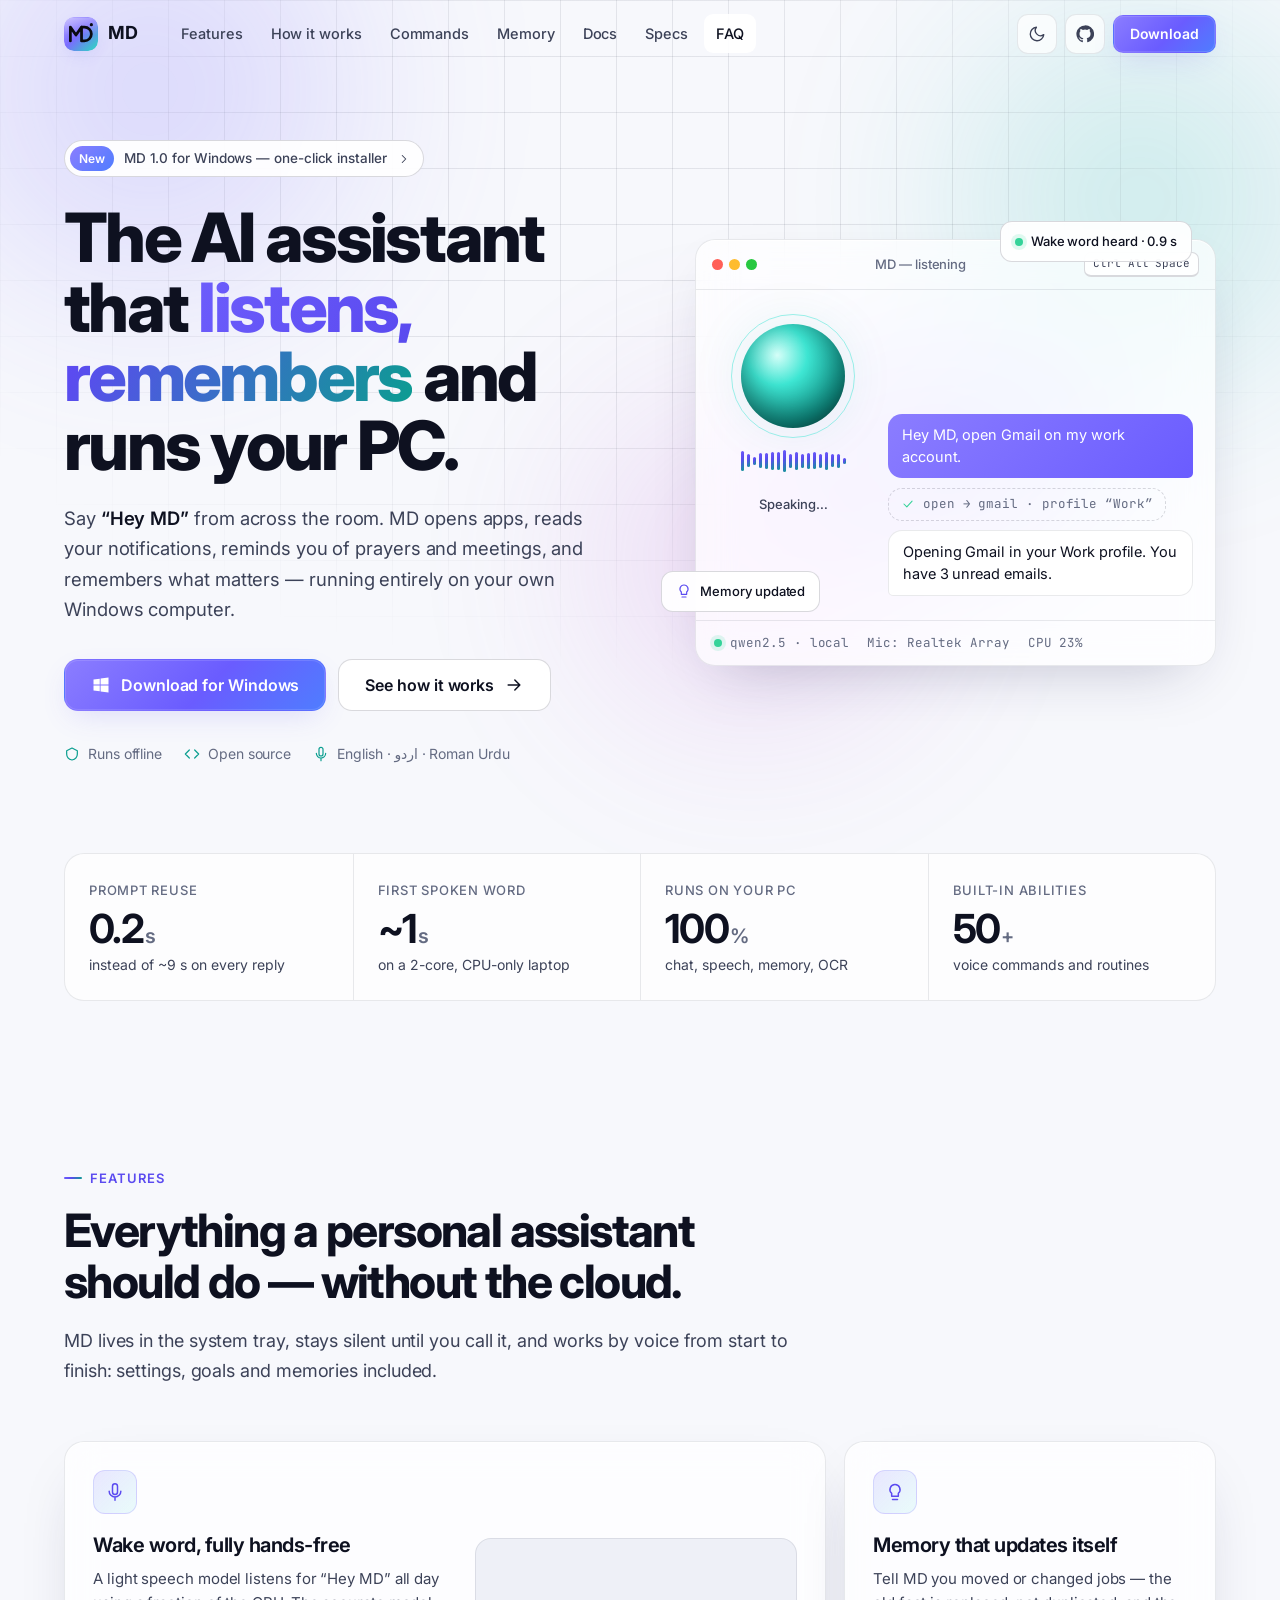
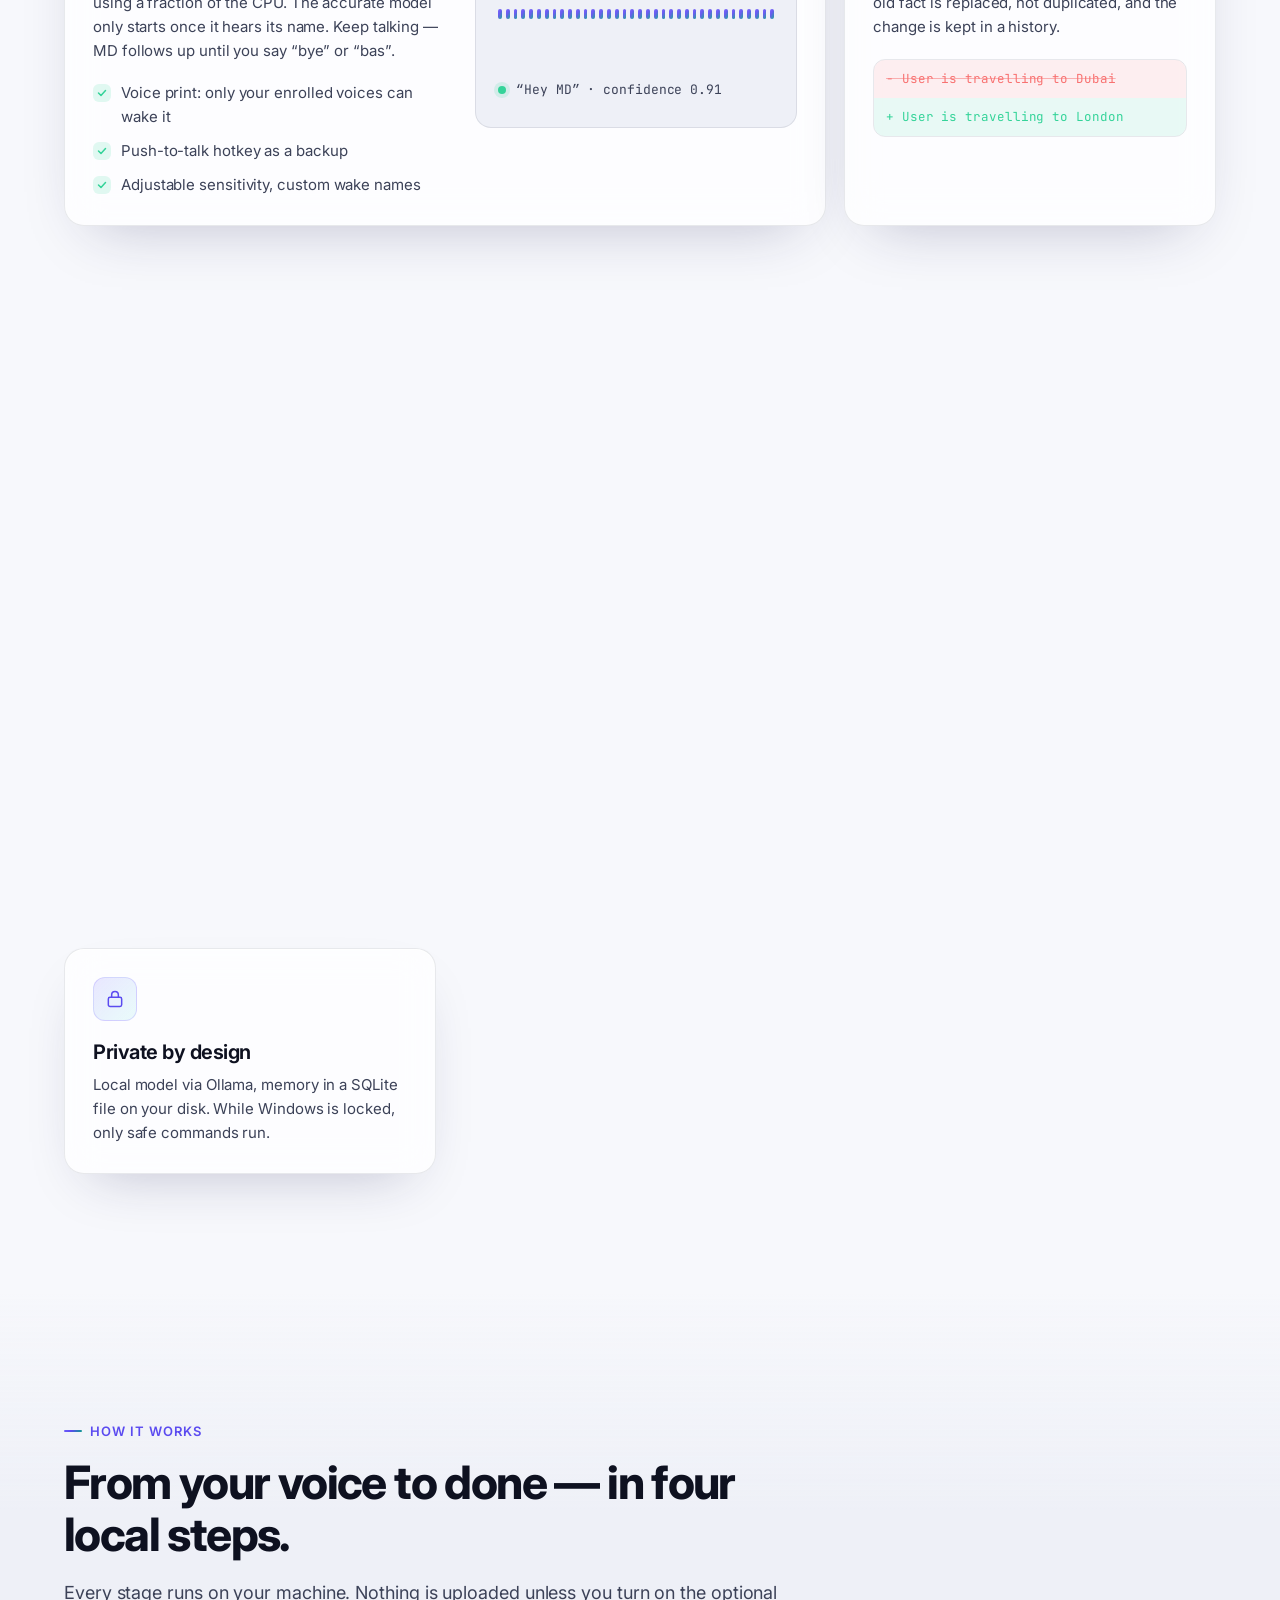
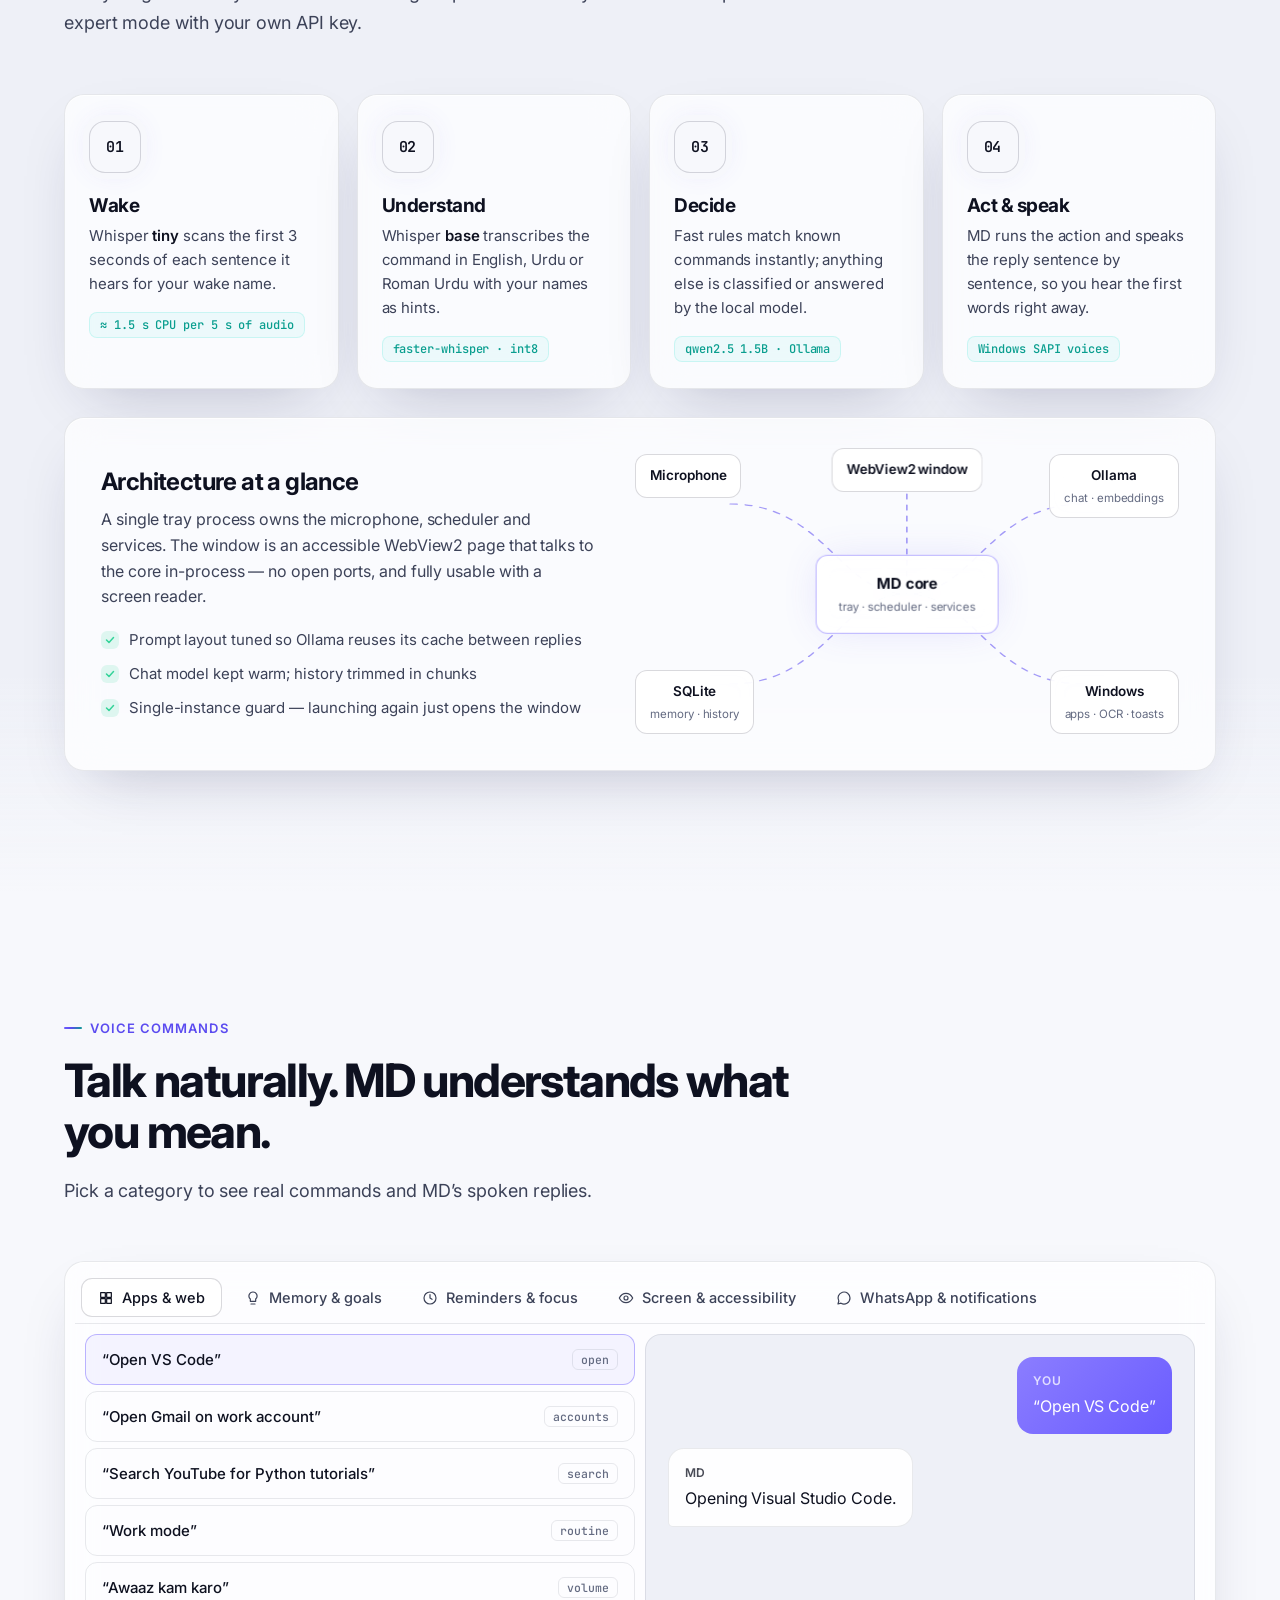
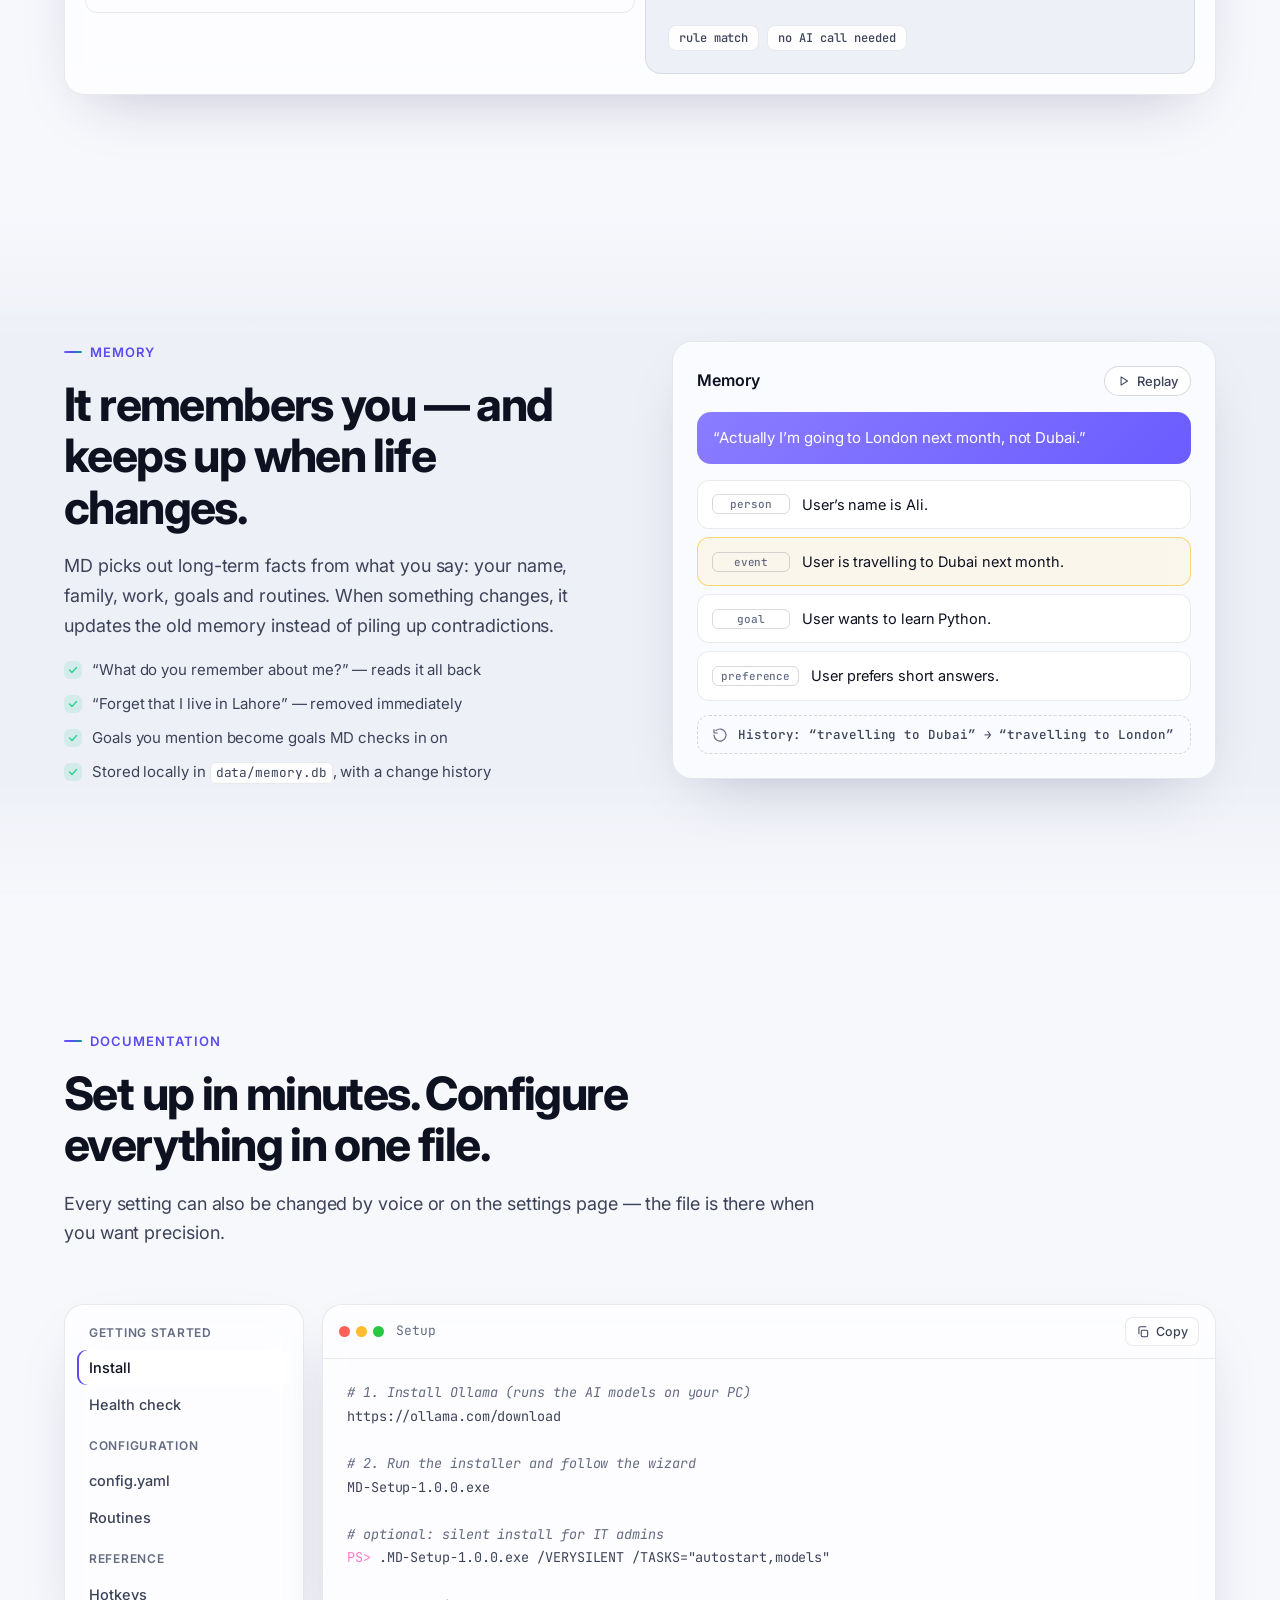
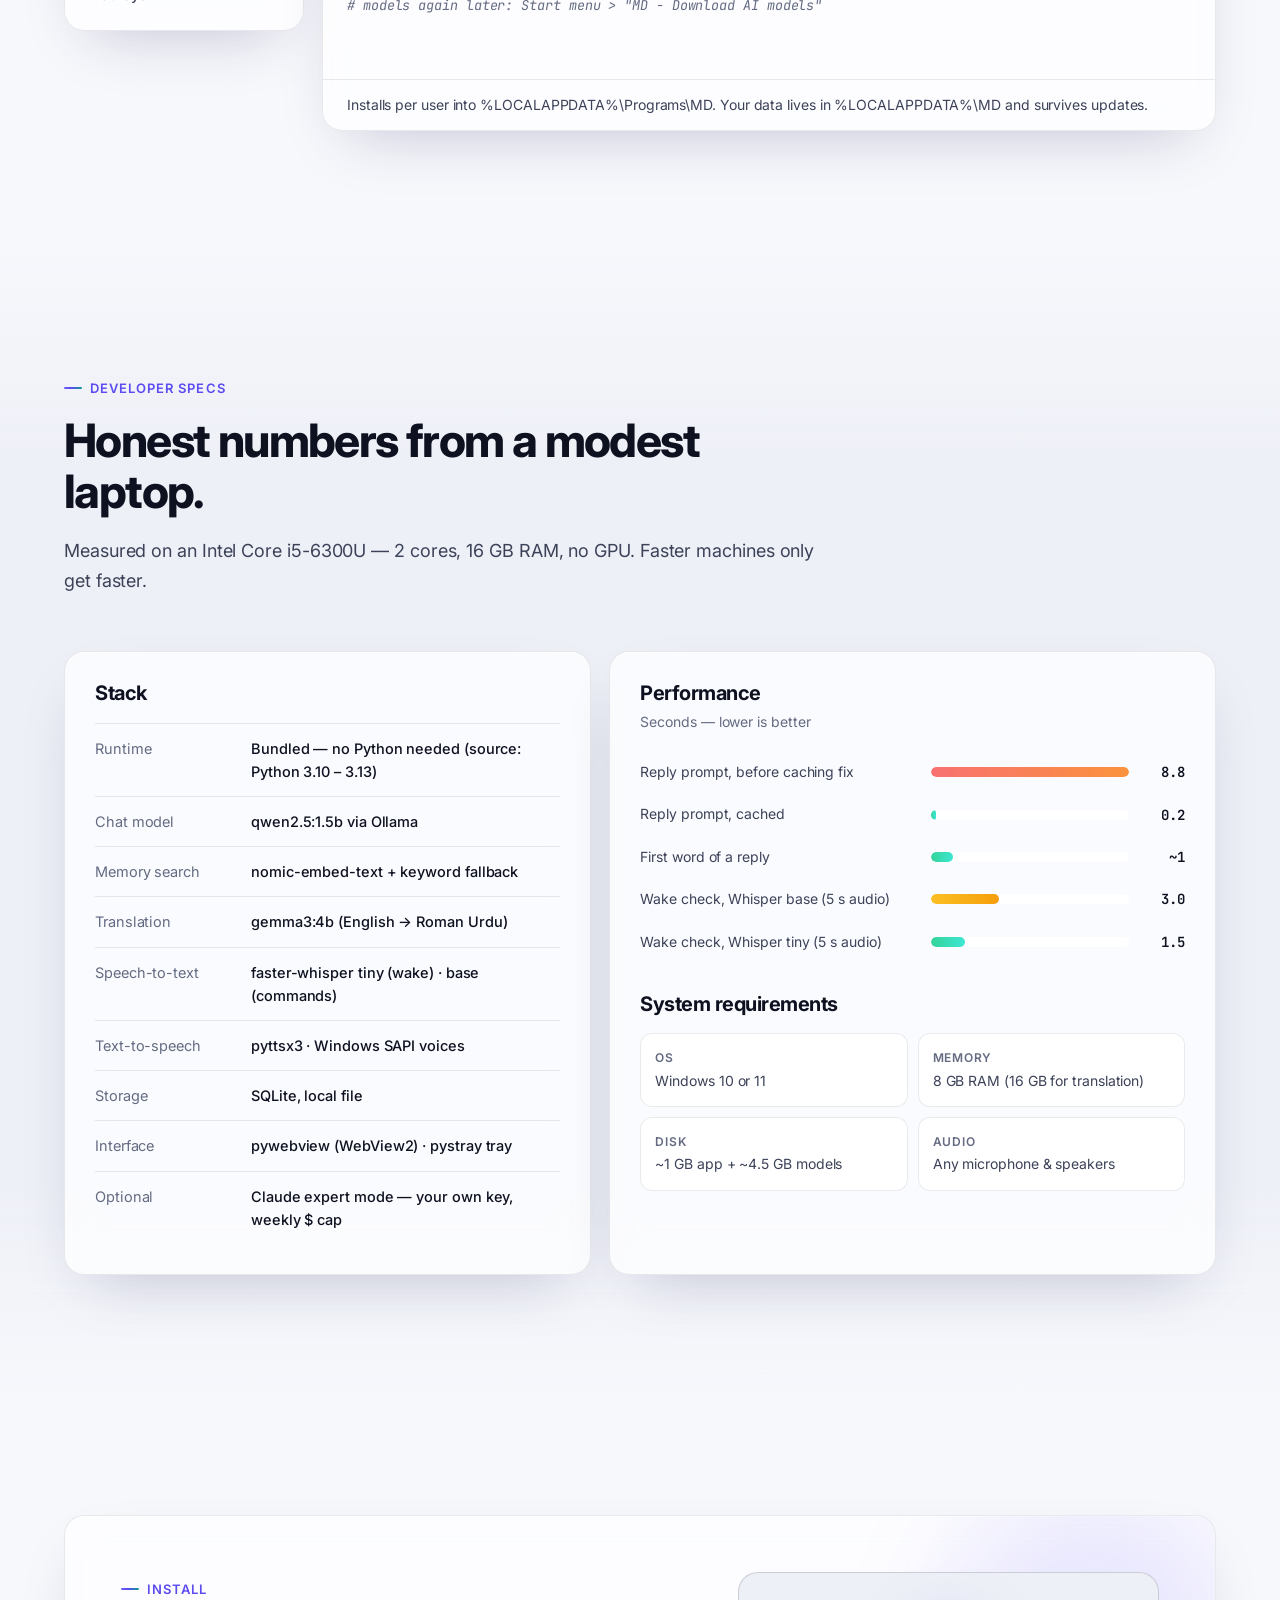
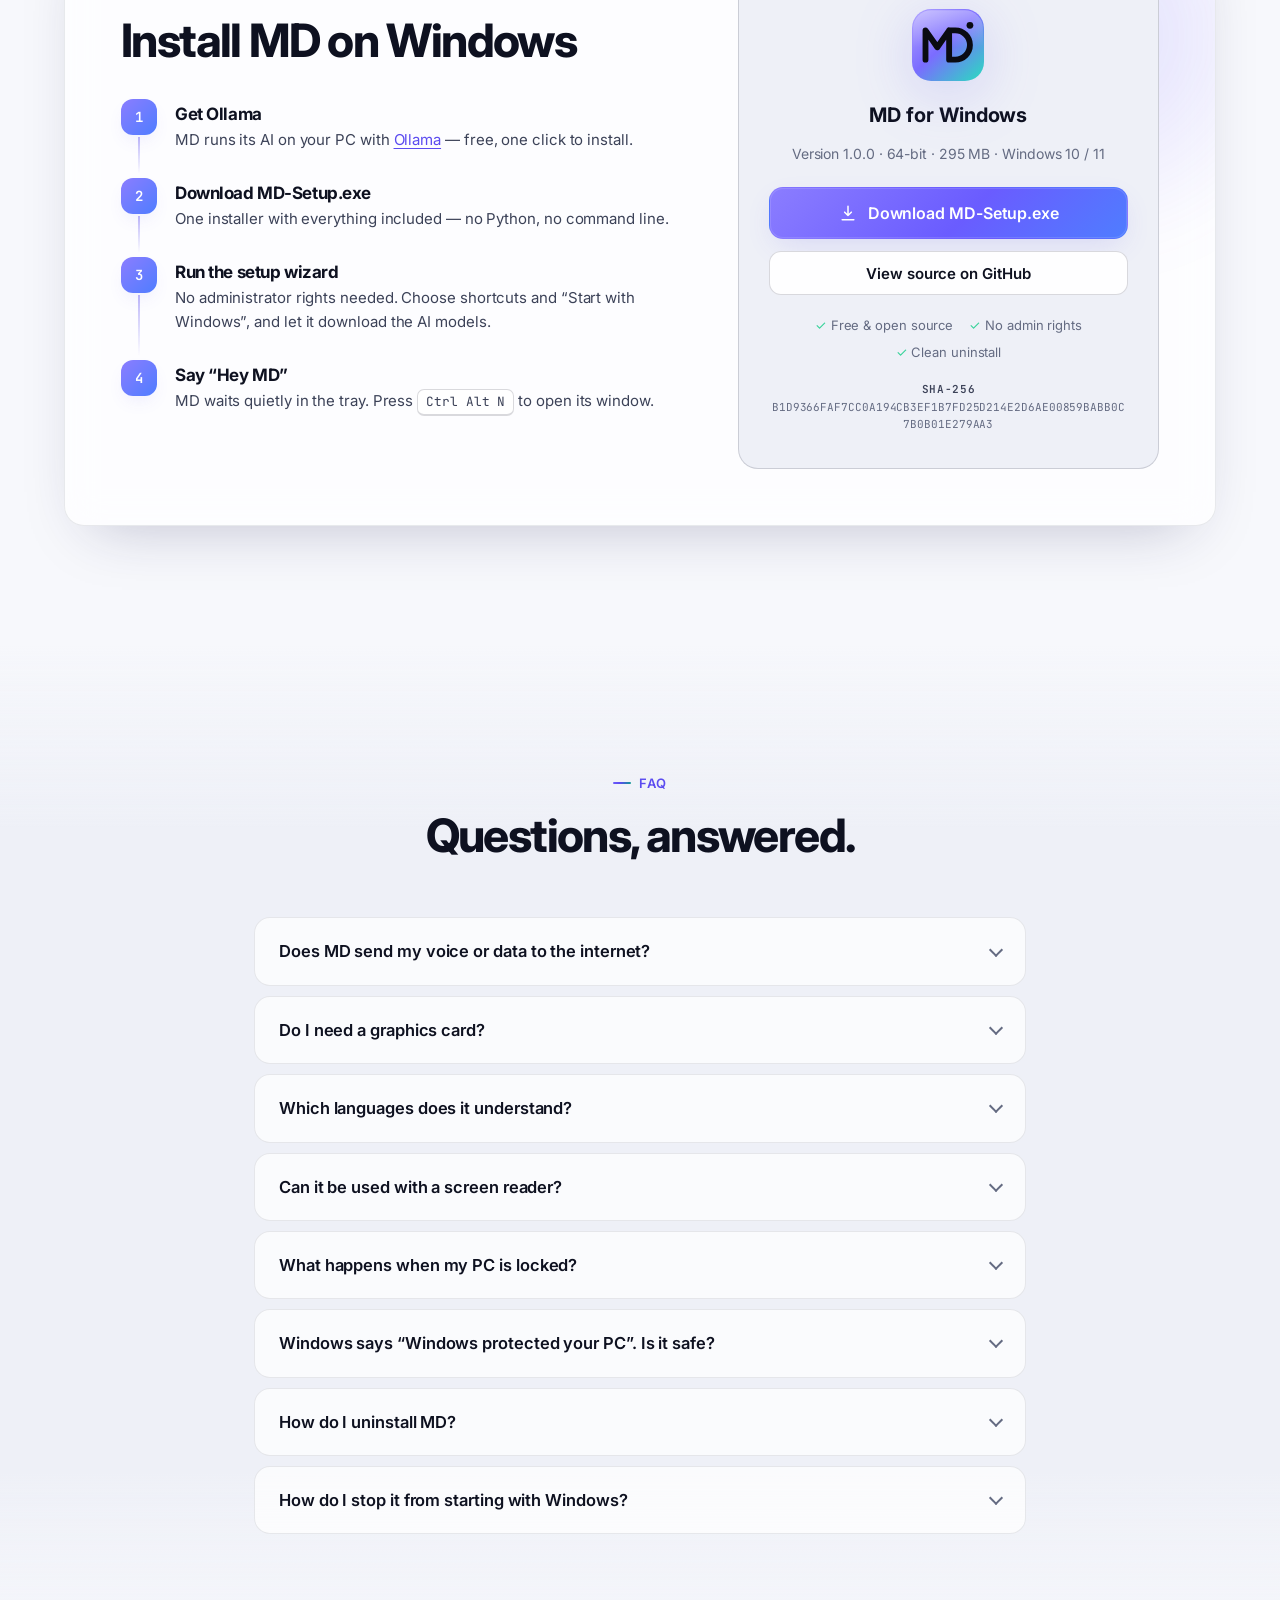
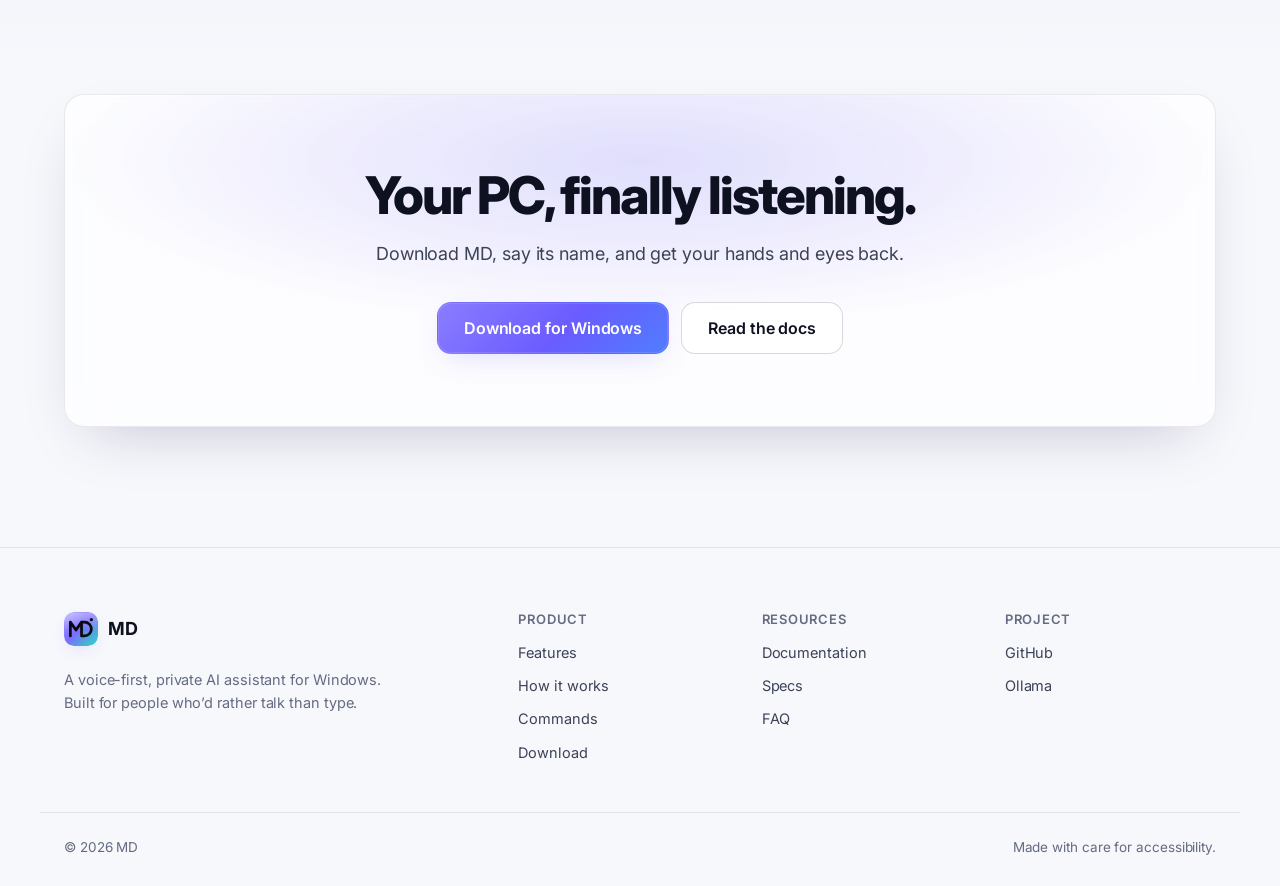
==== commit e4e957cb: "Rebrand to MD, add desktop app and Windows installer build - Website: MD name and monogram logo, ins" ====
--- a/index.html
+++ b/index.html
@@ -3,17 +3,18 @@
 <head>
   <meta charset="utf-8">
   <meta name="viewport" content="width=device-width, initial-scale=1">
-  <title>Nova — voice-first AI assistant for Windows</title>
-  <meta name="description" content="Nova is a voice-first AI assistant for Windows that runs on your own PC: wake word, private memory, PC control, reminders, prayer times and notifications read aloud — all with a local model.">
+  <title>MD — voice-first AI assistant for Windows</title>
+  <meta name="description" content="MD is a voice-first AI assistant for Windows that runs on your own PC: wake word, private memory, PC control, reminders, prayer times and notifications read aloud — all with a local model.">
   <meta name="theme-color" content="#07080d">
-  <meta property="og:title" content="Nova — voice-first AI assistant for Windows">
-  <meta property="og:description" content="Say “Hello Nova”. A private, local AI assistant that listens, remembers and controls your PC.">
-  <link rel="icon" href="/assets/img/favicon.svg" type="image/svg+xml">
+  <meta property="og:title" content="MD — voice-first AI assistant for Windows">
+  <meta property="og:description" content="Say “Hey MD”. A private, local AI assistant that listens, remembers and controls your PC.">
+  <link rel="icon" href="/assets/img/md-logo.svg" type="image/svg+xml">
+  <link rel="apple-touch-icon" href="/assets/img/md-512.png">
   <link rel="preconnect" href="https://fonts.googleapis.com">
   <link rel="preconnect" href="https://fonts.gstatic.com" crossorigin>
   <link rel="stylesheet" href="https://fonts.googleapis.com/css2?family=Inter:wght@400;500;600;700;800&family=JetBrains+Mono:wght@400;500&display=swap">
   <link rel="stylesheet" href="/assets/css/style.css">
-  <script>try{var t=localStorage.getItem("nova.theme");if(t)document.documentElement.dataset.theme=t}catch(e){}</script>
+  <script>try{var t=localStorage.getItem("md.theme");if(t)document.documentElement.dataset.theme=t}catch(e){}</script>
 </head>
 <body>
   <a class="skip" href="#main">Skip to content</a>
@@ -21,12 +22,9 @@
   <!-- ================= NAV ================= -->
   <header class="nav" id="nav">
     <div class="nav-inner">
-      <a class="brand" href="#top" aria-label="Nova home">
-        <svg class="brand-mark" viewBox="0 0 32 32" aria-hidden="true">
-          <defs><linearGradient id="bm" x1="0" y1="0" x2="1" y2="1"><stop offset="0" stop-color="#8b7dff"/><stop offset="1" stop-color="#3ee6d3"/></linearGradient></defs>
-          <rect width="32" height="32" rx="9" fill="url(#bm)"/><path d="M10 22V10l12 12V10" fill="none" stroke="#07080d" stroke-width="3" stroke-linecap="round" stroke-linejoin="round"/>
-        </svg>
-        <span>Nova</span>
+      <a class="brand" href="#top" aria-label="MD home">
+        <img class="brand-mark" src="/assets/img/md-logo.svg" width="34" height="34" alt="">
+        <span>MD</span>
       </a>
       <nav class="nav-links" id="nav-links" aria-label="Main">
         <a href="#features">Features</a>
@@ -41,7 +39,7 @@
         <button class="icon-btn" id="theme-btn" type="button" aria-label="Switch light or dark theme">
           <svg viewBox="0 0 24 24" aria-hidden="true"><path d="M21 12.8A9 9 0 1 1 11.2 3a7 7 0 0 0 9.8 9.8z"/></svg>
         </button>
-        <a class="icon-btn" href="https://github.com/MuhammadMuheb/Ai_Companion_Accessibility" rel="noopener" aria-label="Nova on GitHub">
+        <a class="icon-btn" href="https://github.com/MuhammadMuheb/Ai_Companion_Accessibility" rel="noopener" aria-label="MD on GitHub">
           <svg viewBox="0 0 24 24" aria-hidden="true" class="fill"><path d="M12 .5a11.5 11.5 0 0 0-3.64 22.41c.58.1.79-.25.79-.56v-2c-3.2.7-3.88-1.37-3.88-1.37-.52-1.33-1.28-1.69-1.28-1.69-1.05-.72.08-.7.08-.7 1.16.08 1.77 1.19 1.77 1.19 1.03 1.77 2.7 1.26 3.36.96.1-.75.4-1.26.73-1.55-2.55-.29-5.24-1.28-5.24-5.68 0-1.26.45-2.28 1.19-3.09-.12-.29-.52-1.46.11-3.05 0 0 .97-.31 3.17 1.18a11 11 0 0 1 5.77 0c2.2-1.49 3.17-1.18 3.17-1.18.63 1.59.23 2.76.11 3.05.74.81 1.19 1.83 1.19 3.09 0 4.41-2.69 5.38-5.26 5.67.41.36.78 1.06.78 2.14v3.17c0 .31.21.67.8.56A11.5 11.5 0 0 0 12 .5z"/></svg>
         </a>
         <a class="btn btn-primary btn-sm nav-cta" href="#download">Download</a>
@@ -61,12 +59,12 @@
       </div>
       <div class="container hero-inner">
         <div class="hero-copy">
-          <a class="pill" href="#specs">
-            <span class="pill-tag">New</span> Faster on CPU-only laptops — first word in about a second
+          <a class="pill" href="#download">
+            <span class="pill-tag">New</span> MD 1.0 for Windows — one-click installer
             <svg viewBox="0 0 24 24" aria-hidden="true"><path d="M9 6l6 6-6 6"/></svg>
           </a>
           <h1>The AI assistant that <span class="grad">listens, remembers</span> and runs your PC.</h1>
-          <p class="lede">Say <strong>“Hello Nova”</strong> from across the room. Nova opens apps, reads your
+          <p class="lede">Say <strong>“Hey MD”</strong> from across the room. MD opens apps, reads your
             notifications, reminds you of prayers and meetings, and remembers what matters — running
             entirely on your own Windows computer.</p>
           <div class="cta-row">
@@ -87,13 +85,13 @@
         </div>
 
         <!-- Interactive mockup: a live voice session -->
-        <div class="hero-visual" role="img" aria-label="Animated example: the user says Hello Nova, open Gmail on my work account, and Nova opens it and replies.">
+        <div class="hero-visual" role="img" aria-label="Animated example: the user says Hey MD, open Gmail on my work account, and MD opens it and replies.">
           <div class="float-chip chip-a" aria-hidden="true"><span class="dot ok"></span>Wake word heard · 0.9 s</div>
           <div class="float-chip chip-b" aria-hidden="true"><svg viewBox="0 0 24 24"><path d="M12 3a6 6 0 0 0-4 10.5V17h8v-3.5A6 6 0 0 0 12 3zM9 21h6"/></svg>Memory updated</div>
           <div class="window glass">
             <div class="window-bar">
               <span class="lights"><i></i><i></i><i></i></span>
-              <span class="window-title">Nova — listening</span>
+              <span class="window-title">MD — listening</span>
               <span class="kbd">Ctrl Alt Space</span>
             </div>
             <div class="session">
@@ -129,7 +127,7 @@
         <header class="section-head reveal">
           <p class="eyebrow">Features</p>
           <h2>Everything a personal assistant should do — without the cloud.</h2>
-          <p class="section-lede">Nova lives in the system tray, stays silent until you call it, and works by voice from
+          <p class="section-lede">MD lives in the system tray, stays silent until you call it, and works by voice from
             start to finish: settings, goals and memories included.</p>
         </header>
 
@@ -138,20 +136,20 @@
             <div class="card-copy">
               <span class="card-icon"><svg viewBox="0 0 24 24"><path d="M12 2a3 3 0 0 0-3 3v7a3 3 0 0 0 6 0V5a3 3 0 0 0-3-3zM19 11a7 7 0 0 1-14 0M12 18v4"/></svg></span>
               <h3>Wake word, fully hands-free</h3>
-              <p>A light speech model listens for “Hello Nova” all day using a fraction of the CPU. The accurate model
-                only starts once it hears its name. Keep talking — Nova follows up until you say “bye” or “bas”.</p>
+              <p>A light speech model listens for “Hey MD” all day using a fraction of the CPU. The accurate model
+                only starts once it hears its name. Keep talking — MD follows up until you say “bye” or “bas”.</p>
               <ul class="ticks"><li>Voice print: only your enrolled voices can wake it</li><li>Push-to-talk hotkey as a backup</li><li>Adjustable sensitivity, custom wake names</li></ul>
             </div>
             <div class="viz viz-wave" aria-hidden="true">
               <div class="bars" id="feature-bars"></div>
-              <div class="viz-label"><span class="dot ok"></span>“Hello Nova” · confidence 0.91</div>
+              <div class="viz-label"><span class="dot ok"></span>“Hey MD” · confidence 0.91</div>
             </div>
           </article>
 
           <article class="card glass reveal">
             <span class="card-icon"><svg viewBox="0 0 24 24"><path d="M12 3a6 6 0 0 0-4 10.5V17h8v-3.5A6 6 0 0 0 12 3zM9 21h6"/></svg></span>
             <h3>Memory that updates itself</h3>
-            <p>Tell Nova you moved or changed jobs — the old fact is replaced, not duplicated, and the change is kept in a history.</p>
+            <p>Tell MD you moved or changed jobs — the old fact is replaced, not duplicated, and the change is kept in a history.</p>
             <div class="mini-diff" aria-hidden="true">
               <div class="del">− User is travelling to Dubai</div>
               <div class="add">+ User is travelling to London</div>
@@ -202,7 +200,7 @@
           <article class="card glass reveal">
             <span class="card-icon"><svg viewBox="0 0 24 24"><path d="M21 12a9 9 0 0 1-13.5 7.8L3 21l1.2-4.5A9 9 0 1 1 21 12z"/></svg></span>
             <h3>WhatsApp by voice</h3>
-            <p>“Send Mama Ji: I’ll be late.” Nova checks the open chat’s name on screen before pressing send.</p>
+            <p>“Send Mama Ji: I’ll be late.” MD checks the open chat’s name on screen before pressing send.</p>
           </article>
 
           <article class="card glass reveal">
@@ -245,7 +243,7 @@
           <li class="stage glass reveal">
             <span class="stage-num">04</span>
             <h3>Act &amp; speak</h3>
-            <p>Nova runs the action and speaks the reply sentence by sentence, so you hear the first words right away.</p>
+            <p>MD runs the action and speaks the reply sentence by sentence, so you hear the first words right away.</p>
             <span class="stage-meta">Windows SAPI voices</span>
           </li>
         </ol>
@@ -263,7 +261,7 @@
           </div>
           <div class="arch-diagram" aria-hidden="true">
             <div class="node n-mic">Microphone</div>
-            <div class="node n-core"><b>Nova core</b><small>tray · scheduler · services</small></div>
+            <div class="node n-core"><b>MD core</b><small>tray · scheduler · services</small></div>
             <div class="node n-llm">Ollama<small>chat · embeddings</small></div>
             <div class="node n-db">SQLite<small>memory · history</small></div>
             <div class="node n-os">Windows<small>apps · OCR · toasts</small></div>
@@ -283,8 +281,8 @@
       <div class="container">
         <header class="section-head reveal">
           <p class="eyebrow">Voice commands</p>
-          <h2>Talk naturally. Nova understands what you mean.</h2>
-          <p class="section-lede">Pick a category to see real commands and Nova’s spoken replies.</p>
+          <h2>Talk naturally. MD understands what you mean.</h2>
+          <p class="section-lede">Pick a category to see real commands and MD’s spoken replies.</p>
         </header>
 
         <div class="explorer glass reveal">
@@ -293,7 +291,7 @@
             <ul class="cmd-list" id="cmd-list" role="tabpanel"></ul>
             <div class="cmd-preview" aria-live="polite">
               <div class="bubble you"><span class="who">You</span><p id="prev-you"></p></div>
-              <div class="bubble nova"><span class="who">Nova</span><p id="prev-nova"></p></div>
+              <div class="bubble ai"><span class="who">MD</span><p id="prev-ai"></p></div>
               <div class="cmd-meta" id="prev-meta"></div>
             </div>
           </div>
@@ -307,12 +305,12 @@
         <div class="split-copy reveal">
           <p class="eyebrow">Memory</p>
           <h2>It remembers you — and keeps up when life changes.</h2>
-          <p class="section-lede">Nova picks out long-term facts from what you say: your name, family, work, goals and routines.
+          <p class="section-lede">MD picks out long-term facts from what you say: your name, family, work, goals and routines.
             When something changes, it updates the old memory instead of piling up contradictions.</p>
           <ul class="ticks">
             <li>“What do you remember about me?” — reads it all back</li>
             <li>“Forget that I live in Lahore” — removed immediately</li>
-            <li>Goals you mention become goals Nova checks in on</li>
+            <li>Goals you mention become goals MD checks in on</li>
             <li>Stored locally in <code>data/memory.db</code>, with a change history</li>
           </ul>
         </div>
@@ -383,7 +381,7 @@
           <div class="spec-table glass reveal">
             <h3>Stack</h3>
             <dl>
-              <div><dt>Runtime</dt><dd>Python 3.10 – 3.13</dd></div>
+              <div><dt>Runtime</dt><dd>Bundled — no Python needed (source: Python 3.10 – 3.13)</dd></div>
               <div><dt>Chat model</dt><dd>qwen2.5:1.5b via Ollama</dd></div>
               <div><dt>Memory search</dt><dd>nomic-embed-text + keyword fallback</dd></div>
               <div><dt>Translation</dt><dd>gemma3:4b (English → Roman Urdu)</dd></div>
@@ -408,7 +406,7 @@
             <ul class="req-grid">
               <li><b>OS</b>Windows 10 or 11</li>
               <li><b>Memory</b>8 GB RAM (16 GB for translation)</li>
-              <li><b>Disk</b>~6 GB for models</li>
+              <li><b>Disk</b>~1 GB app + ~4.5 GB models</li>
               <li><b>Audio</b>Any microphone &amp; speakers</li>
             </ul>
           </div>
@@ -423,42 +421,43 @@
           <div class="download-glow" aria-hidden="true"></div>
           <div class="download-copy">
             <p class="eyebrow">Install</p>
-            <h2>Install Nova on Windows</h2>
+            <h2>Install MD on Windows</h2>
             <ol class="steps">
               <li>
                 <span class="step-dot">1</span>
-                <div><h3>Install the prerequisites</h3>
-                  <p><a href="https://www.python.org/downloads/" rel="noopener">Python 3.10–3.13</a> (tick “Add python.exe to PATH”) and <a href="https://ollama.com/download" rel="noopener">Ollama</a>.</p></div>
+                <div><h3>Get Ollama</h3>
+                  <p>MD runs its AI on your PC with <a href="https://ollama.com/download" rel="noopener">Ollama</a> — free, one click to install.</p></div>
               </li>
               <li>
                 <span class="step-dot">2</span>
-                <div><h3>Download &amp; unzip Nova</h3>
-                  <p>Put the folder anywhere, for example <code>Documents\Nova</code>.</p></div>
+                <div><h3>Download MD-Setup.exe</h3>
+                  <p>One installer with everything included — no Python, no command line.</p></div>
               </li>
               <li>
                 <span class="step-dot">3</span>
-                <div><h3>Run the installer</h3>
-                  <p>Right-click <code>install.ps1</code> → <em>Run with PowerShell</em>. It installs packages, downloads the three local models and adds Nova to the Start menu.</p></div>
+                <div><h3>Run the setup wizard</h3>
+                  <p>No administrator rights needed. Choose shortcuts and “Start with Windows”, and let it download the AI models.</p></div>
               </li>
               <li>
                 <span class="step-dot">4</span>
-                <div><h3>Say “Hello Nova”</h3>
-                  <p>Nova starts with Windows and waits quietly in the tray. Press <span class="kbd">Ctrl Alt N</span> to open its window.</p></div>
+                <div><h3>Say “Hey MD”</h3>
+                  <p>MD waits quietly in the tray. Press <span class="kbd">Ctrl Alt N</span> to open its window.</p></div>
               </li>
             </ol>
           </div>
           <div class="download-card">
-            <svg viewBox="0 0 24 24" aria-hidden="true" class="win-logo"><path d="M3 5.5l7.5-1v7H3zm0 13 7.5 1v-7H3zM11.5 4.3 21 3v8.5h-9.5zm0 15.4L21 21v-8.5h-9.5z"/></svg>
-            <p class="dl-title">Nova for Windows</p>
-            <p class="muted small">Source package · includes <code>install.ps1</code></p>
-            <a class="btn btn-primary btn-lg wide" href="https://github.com/MuhammadMuheb/Ai_Companion_Accessibility/archive/dee18cc.zip" download>
+            <img src="/assets/img/md-logo.svg" width="72" height="72" alt="" class="dl-logo">
+            <p class="dl-title">MD for Windows</p>
+            <p class="muted small" id="dl-meta">Version 1.0.0 · 64-bit · 295 MB · Windows 10 / 11</p>
+            <a class="btn btn-primary btn-lg wide" id="dl-btn" href="https://github.com/MuhammadMuheb/Ai_Companion_Accessibility/releases/download/v1.0.0/MD-Setup-1.0.0.exe">
               <svg viewBox="0 0 24 24" aria-hidden="true"><path d="M12 4v11m0 0-4-4m4 4 4-4M5 20h14"/></svg>
-              Download .zip
+              Download MD-Setup.exe
             </a>
-            <a class="btn btn-glass wide" href="https://github.com/MuhammadMuheb/Ai_Companion_Accessibility/tree/dee18cc" rel="noopener">View source on GitHub</a>
+            <a class="btn btn-glass wide" href="https://github.com/MuhammadMuheb/Ai_Companion_Accessibility" rel="noopener">View source on GitHub</a>
             <ul class="dl-facts">
-              <li>Free &amp; open source</li><li>No account needed</li><li>Works offline</li>
+              <li>Free &amp; open source</li><li>No admin rights</li><li>Clean uninstall</li>
             </ul>
+            <p class="dl-hash" id="dl-hash"><span>SHA-256</span> B1D9366FAF7CC0A194CB3EF1B7FD25D214E2D6AE00859BABB0C7B0B01E279AA3</p>
           </div>
         </div>
       </div>
@@ -472,19 +471,23 @@
           <h2>Questions, answered.</h2>
         </header>
         <div class="faq reveal">
-          <details><summary>Does Nova send my voice or data to the internet?</summary>
+          <details><summary>Does MD send my voice or data to the internet?</summary>
             <p>No. Speech recognition, the chat model, memory and screen reading all run on your computer. Web searches go
               out only when you ask for one, and the optional expert mode uses Claude only with your own API key and a weekly budget you set.</p></details>
           <details><summary>Do I need a graphics card?</summary>
-            <p>No. Nova is tuned for CPU-only laptops. A GPU or a newer CPU simply makes replies faster.</p></details>
+            <p>No. MD is tuned for CPU-only laptops. A GPU or a newer CPU simply makes replies faster.</p></details>
           <details><summary>Which languages does it understand?</summary>
             <p>English, Urdu, Hindi and Roman Urdu. Replies come back in the language you speak, and English text can be translated into Roman Urdu with one hotkey.</p></details>
           <details><summary>Can it be used with a screen reader?</summary>
-            <p>Yes. Nova’s window is a standard web page inside WebView2, so screen readers can read every control. Most people never open it: everything works by voice.</p></details>
+            <p>Yes. MD’s window is a standard web page inside WebView2, so screen readers can read every control. Most people never open it: everything works by voice.</p></details>
           <details><summary>What happens when my PC is locked?</summary>
             <p>Only safe commands run — like the time, reminders or reading notifications. Anything that opens apps or sends messages waits until you unlock.</p></details>
+          <details><summary>Windows says “Windows protected your PC”. Is it safe?</summary>
+            <p>MD isn’t code-signed yet, so SmartScreen warns about every new download. Click <em>More info</em> → <em>Run anyway</em>. To be sure the file is genuine, compare its SHA-256 (shown under the download button) with <code>Get-FileHash MD-Setup-1.0.0.exe</code> in PowerShell.</p></details>
+          <details><summary>How do I uninstall MD?</summary>
+            <p>Windows Settings → Apps → MD → Uninstall, or “Uninstall MD” in the Start menu. The uninstaller asks whether to keep your memories and settings.</p></details>
           <details><summary>How do I stop it from starting with Windows?</summary>
-            <p>Switch off “Start with Windows” on Nova’s settings page. You can also quit it from the tray icon at any time.</p></details>
+            <p>Switch off “Start with Windows” on MD’s settings page. You can also quit it from the tray icon at any time.</p></details>
         </div>
       </div>
     </section>
@@ -494,7 +497,7 @@
       <div class="container">
         <div class="cta-card glass reveal">
           <h2>Your PC, finally listening.</h2>
-          <p>Download Nova, say its name, and get your hands and eyes back.</p>
+          <p>Download MD, say its name, and get your hands and eyes back.</p>
           <div class="cta-row center">
             <a class="btn btn-primary btn-lg" href="#download">Download for Windows</a>
             <a class="btn btn-glass btn-lg" href="#docs">Read the docs</a>
@@ -508,14 +511,14 @@
   <footer class="footer">
     <div class="container footer-grid">
       <div class="footer-brand">
-        <a class="brand" href="#top"><svg class="brand-mark" viewBox="0 0 32 32" aria-hidden="true"><rect width="32" height="32" rx="9" fill="url(#bm)"/><path d="M10 22V10l12 12V10" fill="none" stroke="#07080d" stroke-width="3" stroke-linecap="round" stroke-linejoin="round"/></svg><span>Nova</span></a>
+        <a class="brand" href="#top"><img class="brand-mark" src="/assets/img/md-logo.svg" width="34" height="34" alt=""><span>MD</span></a>
         <p class="muted">A voice-first, private AI assistant for Windows. Built for people who’d rather talk than type.</p>
       </div>
       <nav aria-label="Product"><h3>Product</h3><a href="#features">Features</a><a href="#how">How it works</a><a href="#commands">Commands</a><a href="#download">Download</a></nav>
       <nav aria-label="Resources"><h3>Resources</h3><a href="#docs">Documentation</a><a href="#specs">Specs</a><a href="#faq">FAQ</a></nav>
       <nav aria-label="Project"><h3>Project</h3><a href="https://github.com/MuhammadMuheb/Ai_Companion_Accessibility" rel="noopener">GitHub</a><a href="https://ollama.com" rel="noopener">Ollama</a></nav>
     </div>
-    <div class="container footer-bottom"><span class="muted">© <span id="year">2026</span> Nova</span><span class="muted">Made with care for accessibility.</span></div>
+    <div class="container footer-bottom"><span class="muted">© <span id="year">2026</span> MD</span><span class="muted">Made with care for accessibility.</span></div>
   </footer>
 
   <script src="/assets/js/main.js" defer></script>
--- a/assets/css/style.css
+++ b/assets/css/style.css
@@ -1,5 +1,5 @@
 /* ==========================================================================
-   Nova — landing page
+   MD — landing page
    ========================================================================== */
 
 :root {
@@ -133,7 +133,7 @@
 }
 .nav-inner { max-width: 1200px; height: 100%; margin: 0 auto; padding: 0 24px; display: flex; align-items: center; gap: 32px; }
 .brand { display: inline-flex; align-items: center; gap: 10px; font-weight: 700; font-size: 18px; letter-spacing: -.02em; text-decoration: none; color: var(--text); }
-.brand-mark { width: 30px; height: 30px; }
+.brand-mark { width: 34px; height: 34px; border-radius: 10px; box-shadow: 0 6px 18px -6px var(--glow-violet); }
 .nav-links { display: flex; gap: 4px; }
 .nav-links a { padding: 8px 12px; border-radius: 9px; color: var(--text-2); text-decoration: none; font-size: 14.5px; font-weight: 500; transition: color .2s, background .2s; }
 .nav-links a:hover, .nav-links a.active { color: var(--text); background: var(--surface-strong); }
@@ -204,7 +204,7 @@
 .transcript { list-style: none; margin: 0; padding: 0; display: flex; flex-direction: column; gap: 10px; justify-content: flex-end; }
 .transcript li { padding: 10px 14px; border-radius: 14px; font-size: 14.5px; line-height: 1.5; animation: pop .35s ease both; max-width: 100%; }
 .transcript .you { align-self: flex-end; background: linear-gradient(135deg, #8b7dff, #6a5cff); color: #fff; border-bottom-right-radius: 5px; }
-.transcript .nova { align-self: flex-start; background: var(--surface-strong); border: 1px solid var(--border); border-bottom-left-radius: 5px; }
+.transcript .ai { align-self: flex-start; background: var(--surface-strong); border: 1px solid var(--border); border-bottom-left-radius: 5px; }
 .transcript .sys { align-self: flex-start; display: inline-flex; align-items: center; gap: 8px; padding: 6px 12px; font-size: 12.5px; color: var(--muted); font-family: var(--mono); border: 1px dashed var(--border-strong); }
 .transcript .sys svg { width: 14px; height: 14px; color: var(--ok); }
 @keyframes pop { from { opacity: 0; transform: translateY(8px) scale(.98); } }
@@ -348,7 +348,7 @@
 .bubble { max-width: 92%; padding: 14px 16px; border-radius: 16px; animation: pop .3s ease both; }
 .bubble .who { display: block; margin-bottom: 4px; font-size: 12px; font-weight: 600; letter-spacing: .04em; text-transform: uppercase; opacity: .75; }
 .bubble.you { align-self: flex-end; color: #fff; background: linear-gradient(135deg, #8b7dff, #6a5cff); border-bottom-right-radius: 5px; }
-.bubble.nova { align-self: flex-start; background: var(--surface-strong); border: 1px solid var(--border); border-bottom-left-radius: 5px; }
+.bubble.ai { align-self: flex-start; background: var(--surface-strong); border: 1px solid var(--border); border-bottom-left-radius: 5px; }
 .cmd-meta { margin-top: auto; display: flex; flex-wrap: wrap; gap: 8px; }
 .cmd-meta span { padding: 4px 10px; border-radius: 8px; font: 500 12px var(--mono); color: var(--text-2); background: var(--surface-strong); border: 1px solid var(--border); }
 
@@ -428,8 +428,9 @@
 .steps p { color: var(--text-2); font-size: 15px; }
 .steps a { color: var(--violet); text-underline-offset: 3px; }
 .download-card { position: relative; z-index: 1; align-self: center; display: flex; flex-direction: column; align-items: center; gap: 12px; padding: 36px 30px; text-align: center; border-radius: 20px; background: var(--bg-2); border: 1px solid var(--border-strong); }
-.win-logo { width: 54px; height: 54px; fill: url(#bm); stroke: none; margin-bottom: 6px; }
-.win-logo path { fill: var(--violet); }
+.dl-logo { width: 72px; height: 72px; margin-bottom: 6px; filter: drop-shadow(0 12px 28px var(--glow-violet)); }
+.dl-hash span { display: block; margin-bottom: 2px; font-weight: 600; letter-spacing: .06em; color: var(--text-2); }
+.dl-hash { margin-top: 6px; max-width: 100%; font: 11px/1.5 var(--mono); color: var(--muted); word-break: break-all; }
 .dl-title { font-size: 20px; font-weight: 700; }
 .download-card .btn-primary { margin-top: 10px; }
 .dl-facts { list-style: none; padding: 0; margin: 8px 0 0; display: flex; flex-wrap: wrap; justify-content: center; gap: 6px 16px; font-size: 13px; color: var(--muted); }
@@ -475,7 +476,7 @@
   .card.span-2 { grid-template-columns: 1fr; }
   .pipeline { grid-template-columns: repeat(2, 1fr); }
   .pipeline::before { display: none; }
-  .arch, .split, .specs, .download { grid-template-columns: 1fr; }
+  .arch, .split, .specs, .download { grid-template-columns: minmax(0, 1fr); }
   .chip-b { left: -8px; }
 }
 @media (max-width: 920px) {
@@ -528,6 +529,8 @@
   .bench-row { grid-template-columns: 1fr 42px; }
   .bench-row .bar-track { grid-column: 1 / -1; grid-row: 2; }
   .download { padding: 26px 20px; }
+  .btn { white-space: normal; text-align: center; }
+  .download-card { padding: 28px 18px; }
   .req-grid { grid-template-columns: 1fr; }
   .cta-card { padding: 48px 20px; }
   .footer-grid { grid-template-columns: 1fr; }
